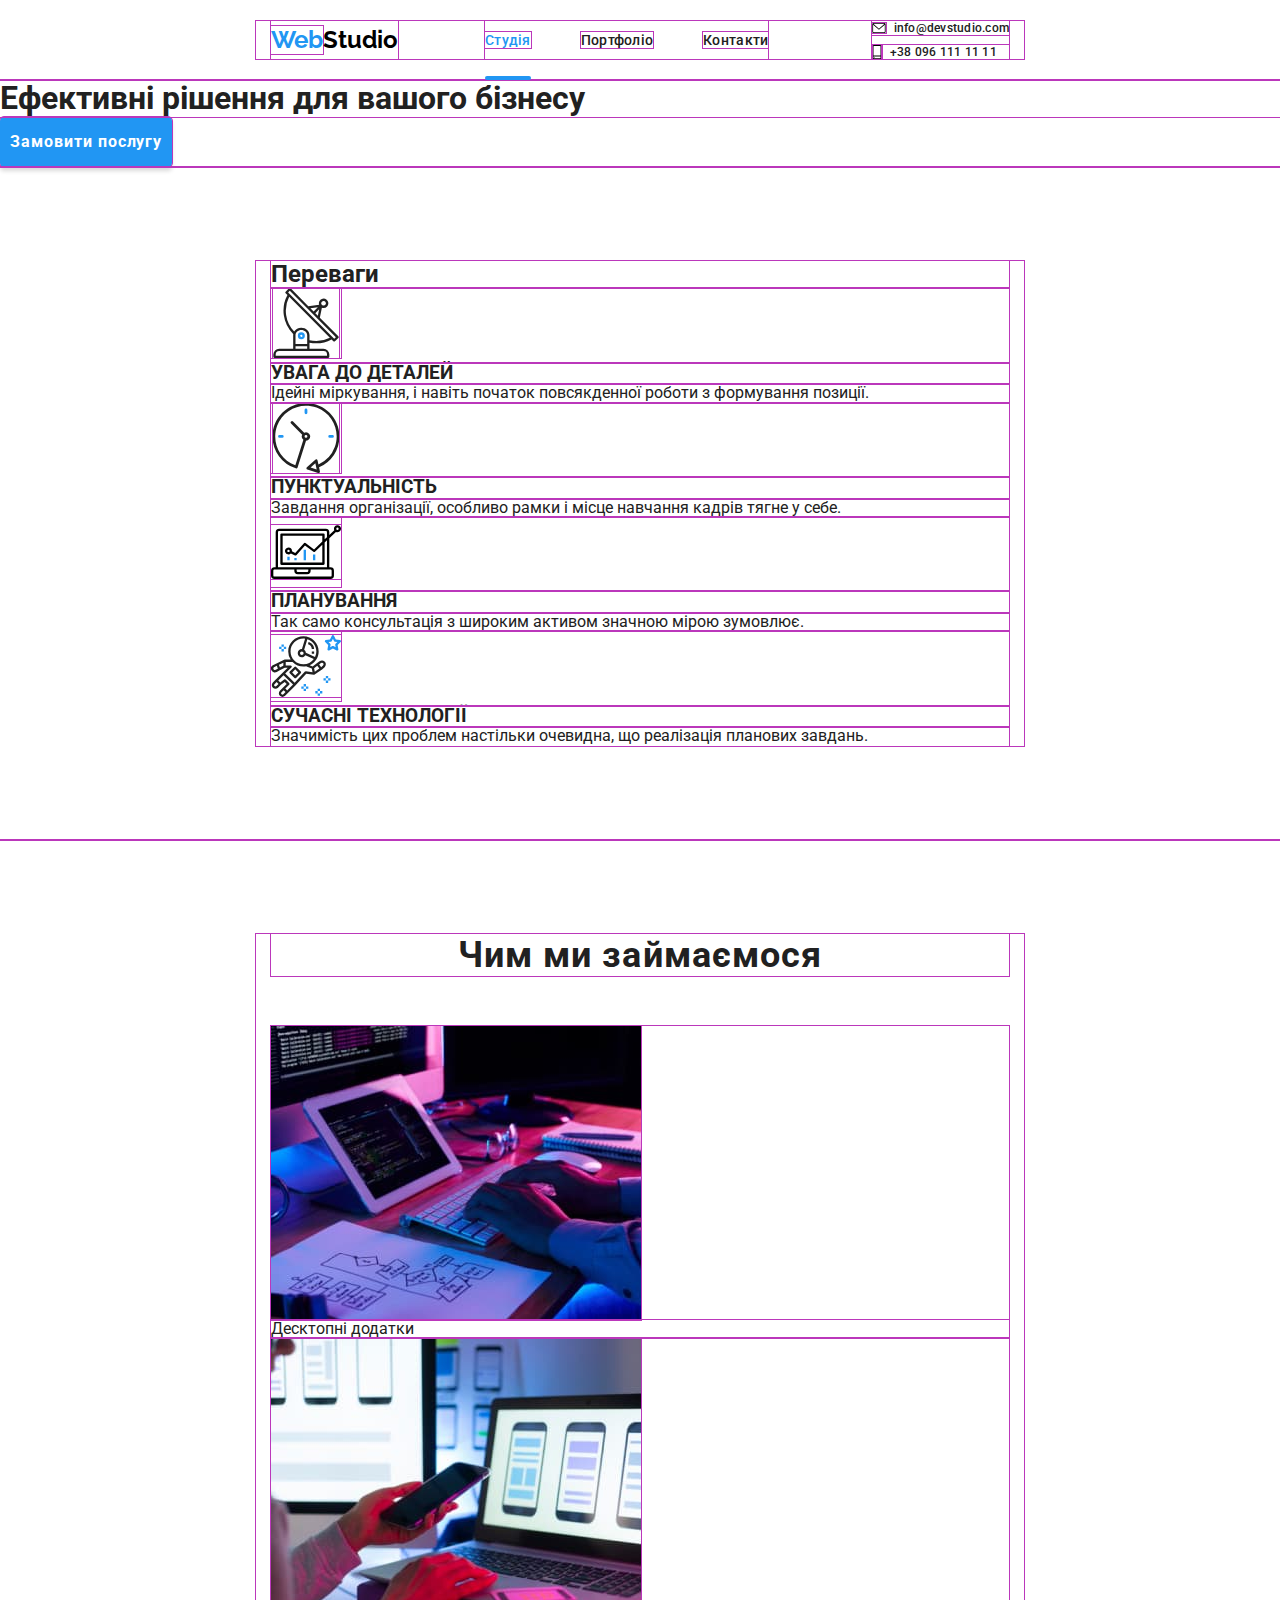
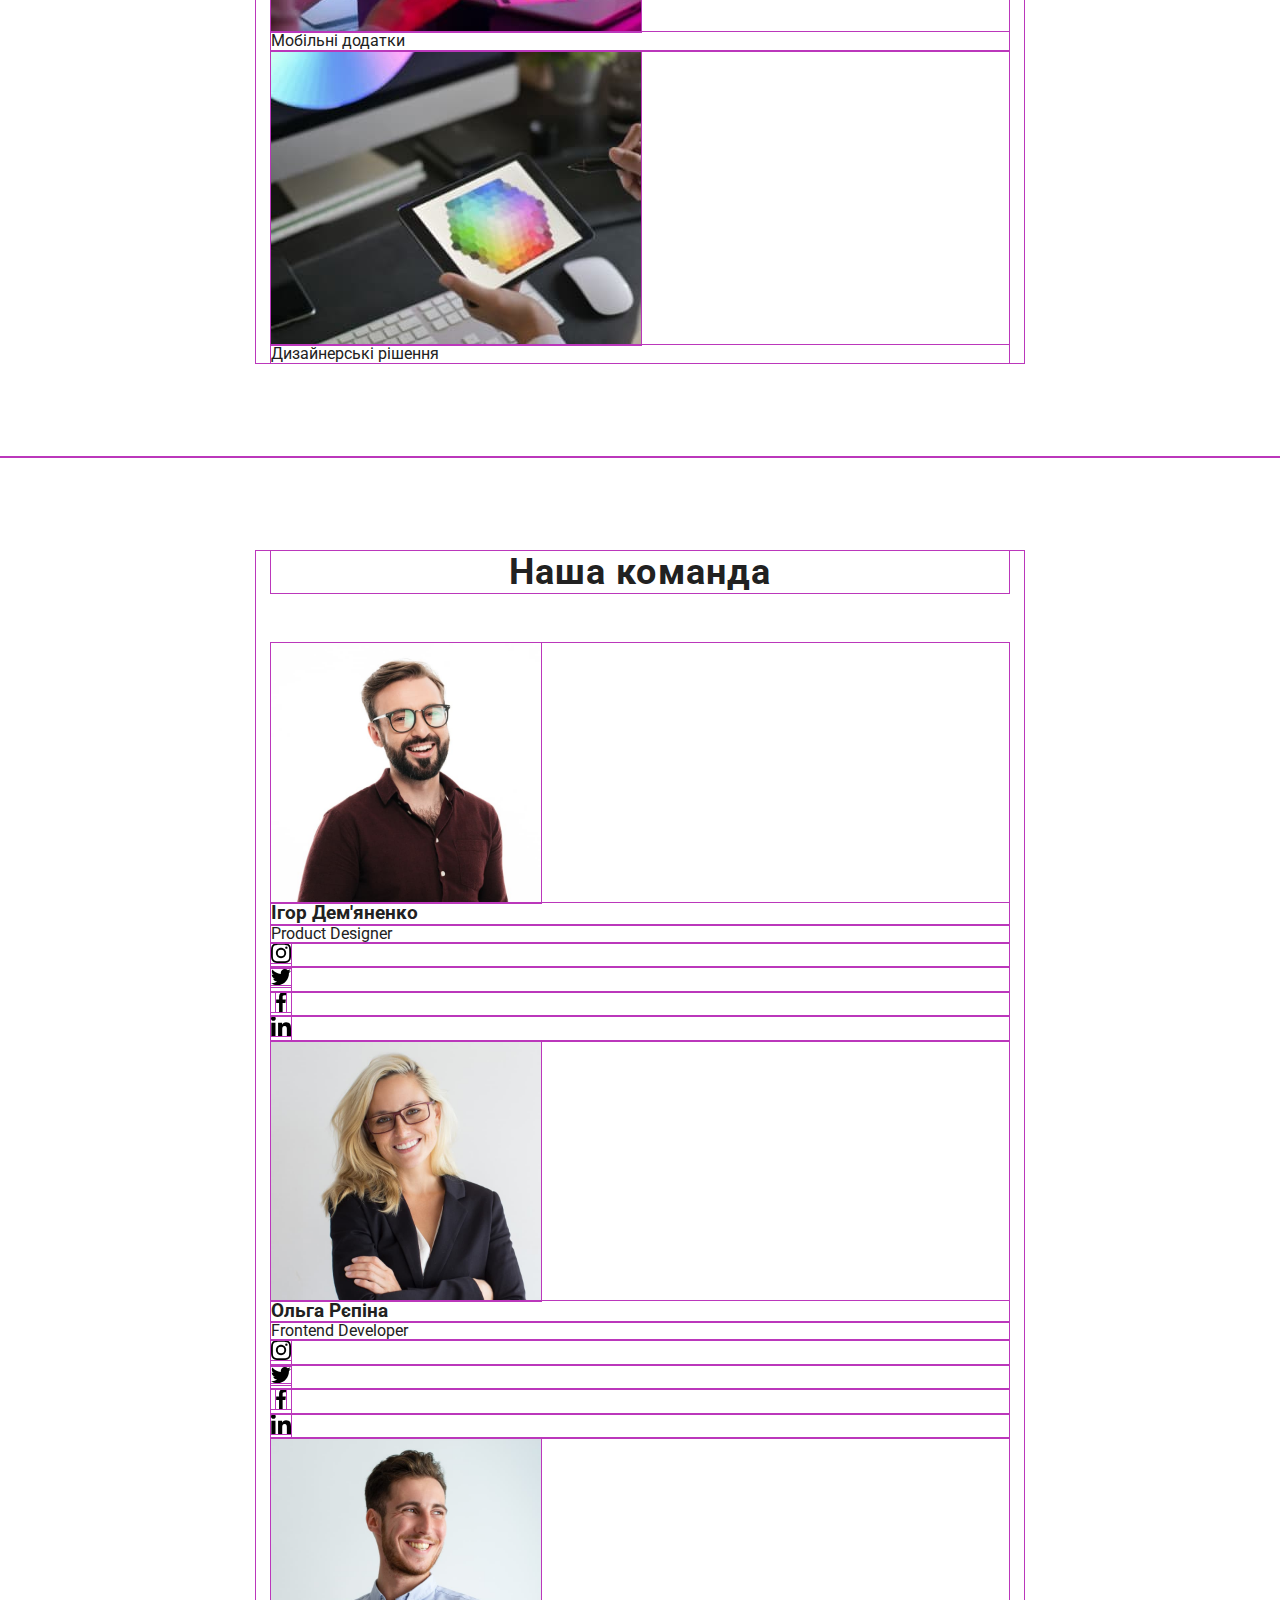
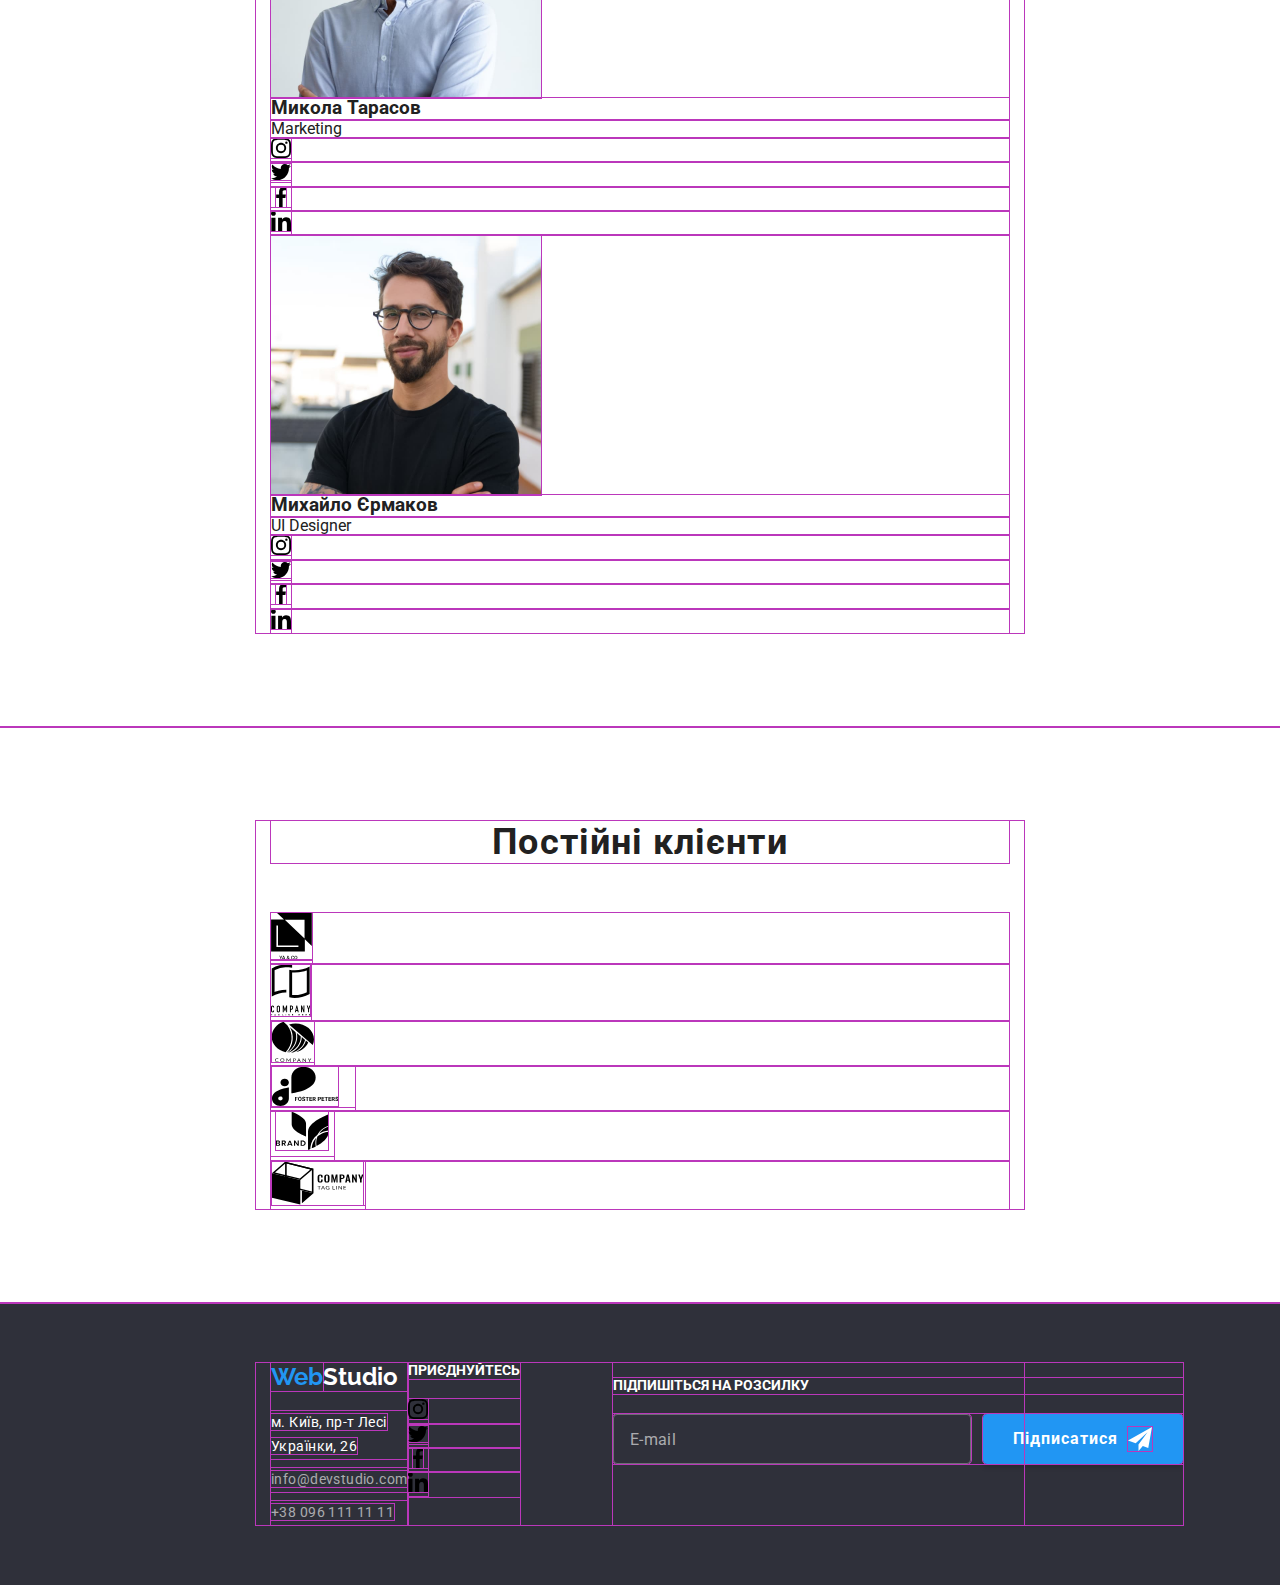
==== index.html @ 37dabd20 "Header" ====
<!DOCTYPE html>
<html lang="uk">

<head>
  <meta charset="UTF-8" />
  <meta http-equiv="X-UA-Compatible" content="IE=edge" />
  <meta name="viewport" content="width=device-width, initial-scale=1.0" />
  <title>Web Studio</title>
  <link rel="preconnect" href="https://fonts.googleapis.com" />
  <link rel="preconnect" href="https://fonts.gstatic.com" crossorigin />
  <link href="https://fonts.googleapis.com/css2?family=Raleway:wght@700&family=Roboto:wght@400;500;700;900&display=swap"
    rel="stylesheet" />
  <link rel="stylesheet"
    href="https://cdnjs.cloudflare.com/ajax/libs/modern-normalize/1.1.0/modern-normalize.min.css" />
  <link rel="stylesheet" href="./css/main.min.css" />
</head>

<body>
  <!-- Header -->
  <header class="header">
    <div class="container header__container">

      <nav class="header__nav">
        <a class="logo header__logo" href="./index.html"><span class="logo__acc">Web</span>Studio</a>
        <ul class="list navigation header__navigation">
          <li class="navigation__item">
            <a class="link link_active-page" href="./index.html">Студія</a>
          </li>
          <li class="navigation__item">
            <a class="link" href="./portfolio.html">Портфоліо</a>
          </li>
          <li class="navigation__item">
            <a class="link" href="">Контакти</a>
          </li>
        </ul>
      </nav>

      <ul class="list contacts">
        <li class="contacts__item">
          <a class="link contacts__mail header__contact-link" href="mailto:info@devstudio.com">
            <svg class="icon-envelope contacts__icon icon-envelope_tablet">
              <use href="./imagies/icons.svg#icon-envelope"></use>
            </svg>
            info@devstudio.com
          </a>
        </li>
        <li class="contacts__item">
          <a class="link contacts__tel header__contact-link" href="tel:+380961111111">
            <svg class="icon-smartphone contacts__icon icon-smartphone_tablet">
              <use href=" ./imagies/icons.svg#icon-smartphone"></use>
            </svg>
            +38 096 111 11 11</a>
        </li>
      </ul>

      <button class="burger-menu-button js-open-menu" type="button">
        <svg class="burger-icon" width="40px" height="40px">
          <use href="./imagies/icons.svg#icon-burger"></use>
        </svg>
      </button>

      <!-- Modal-menu -->
      <div class="modal-menu js-menu-container" id="mobile-menu">
        <div class="container modal-menu__container ">


          <button class="modal-menu__close-button js-close-menu" type="button">
            <svg class="modal-menu__close-icon" width="40px" height="40px">
              <use href="./imagies/icons.svg#icon-close-menu"></use>
            </svg>
          </button>

          <ul class="list navigation navigation_modal-menu">
            <li class="navigation__item navigation__item_modal">
              <a class="link link_active-page" href="./index.html">Студія</a>
            </li>
            <li class="navigation__item navigation__item_modal">
              <a class="link" href="./portfolio.html">Портфоліо</a>
            </li>
            <li class="navigation__item navigation__item_modal">
              <a class="link" href="">Контакти</a>
            </li>
          </ul>

          <ul class="list contacts contacts_modal-menu">
            <li class="contacts__item contacts__item_mobile">
              <a class="link contacts__tel contacts__tel_acc" href="tel:+380961111111">
                <svg class="contacts__icon" width="10px" height="16px">
                  <use href="./imagies/icons.svg#icon-smartphone"></use>
                </svg>
                +38 096 111 11 11</a>
            </li>

            <li class="contacts__item contacts__item_mobile">
              <a class="link contacts__mail" href="mailto:info@devstudio.com">
                <svg class="contacts__icon" width="16px" height="12px">
                  <use href="./imagies/icons.svg#icon-envelope"></use>
                </svg>
                info@devstudio.com
              </a>
            </li>

          </ul>

          <ul class="list modal-menu__social-network-list">
            <li class="modal-menu__social-network-item">
              <a class="link modal-menu__social-network-link" href="">Instagram</a>
            </li>
            <li class="modal-menu__social-network-item">
              <a class="link modal-menu__social-network-link" href="">Twitter</a>
            </li>
            <li class="modal-menu__social-network-item">
              <a class="link modal-menu__social-network-link" href="">Facebook</a>
            </li>
            <li class="modal-menu__social-network-item">
              <a class="link modal-menu__social-network-link" href="">LinkedIn</a>
            </li>
          </ul>
        </div>
      </div>
    </div>
  </header>

  <!-- Main -->
  <main>
    <section class="hero">
      <h1 class="hero__title">Ефективні рішення для вашого бізнесу</h1>

      <button class="btn hero__btn" type="button" data-modal-open>
        Замовити послугу
      </button>
    </section>

    <!-- abilities -->
    <section class="section abilities">
      <div class="container">
        <!-- Заголовок спрятать -->
        <h2 class="abilities__title abilities__title_visually-hiden">
          Переваги
        </h2>
        <!-- / -->
        <ul class="list abilities__list">
          <li class="abilities__list-item">
            <div class="abilities__icon-box">
              <svg width="70px" height="70px">
                <use href="./imagies/icons.svg#icon-antenna"></use>
              </svg>
            </div>

            <h3 class="abilities__title">УВАГА ДО ДЕТАЛЕЙ</h3>
            <p class="abilities__descr">
              Ідейні міркування, і навіть початок повсякденної роботи з
              формування позиції.
            </p>
          </li>

          <li class="abilities__list-item">
            <div class="abilities__icon-box">
              <svg width="70px" height="70px">
                <use href="./imagies/icons.svg#icon-clock"></use>
              </svg>
            </div>
            <h3 class="abilities__title">ПУНКТУАЛЬНІСТЬ</h3>
            <p class="abilities__descr">
              Завдання організації, особливо рамки і місце навчання кадрів
              тягне у себе.
            </p>
          </li>

          <li class="abilities__list-item">
            <div class="abilities__icon-box">
              <svg width="70px" height="70px">
                <use href="./imagies/icons.svg#icon-diagram"></use>
              </svg>
            </div>
            <h3 class="abilities__title">ПЛАНУВАННЯ</h3>
            <p class="abilities__descr">
              Так само консультація з широким активом значною мірою зумовлює.
            </p>
          </li>

          <li class="abilities__list-item">
            <div class="abilities__icon-box">
              <svg width="70px" height="70px">
                <use href="./imagies/icons.svg#icon-astronaut"></use>
              </svg>
            </div>
            <h3 class="abilities__title">СУЧАСНІ ТЕХНОЛОГІЇ</h3>
            <p class="abilities__descr">
              Значимість цих проблем настільки очевидна, що реалізація
              планових завдань.
            </p>
          </li>
        </ul>
      </div>
    </section>

    <!-- What we do -->
    <section class="section services">
      <div class="container">
        <h2 class="section__title">Чим ми займаємося</h2>
        <ul class=" list services__list">
          <li class="services__item">
            <a class="services__link" href=""><img src="./imagies/our-services/codding.jpg"
                alt="работа с кодом на экране" width="370" height="294" />
            </a>
            <div class="services__descr-box">
              <p class="services__description">Десктопні додатки</p>
            </div>
          </li>

          <li class="services__item">
            <a class="services__link" href=""><img src="./imagies/our-services/design.jpg" alt="разработка дизайна"
                width="370" height="294" />
            </a>
            <div class="services__descr-box">
              <p class="services__description">Мобільні додатки</p>
            </div>
          </li>

          <li class="services__item">
            <a class="services__link" href=""><img src="./imagies/our-services/customisation.jpg"
                alt="человек выбирает цвет на планшете" width="370" height="294" />
            </a>
            <div class="services__descr-box">
              <p class="services__description">Дизайнерські рішення</p>
            </div>
          </li>
        </ul>
      </div>
    </section>

    <!-- Staff -->
    <section class="section staff">
      <div class="container">
        <h2 class="section__title">Наша команда</h2>
        <ul class="list staff__list">
          <li class="staff__item">
            <img class="staff__portrait" src="./imagies/staff/ihor.jpg" alt="Игорь Демьяненко" width="270"
              height="260" />
            <h3 class="staff__name">Ігор Дем'яненко</h3>
            <p class="staff__position" lang="en">Product Designer</p>
            <ul class="list staff__social-media-list">
              <li class="staff__social-media-item">
                <a class="link staff__social-media-link" href="">
                  <svg class="staff__social-media-icon" width="20px" height="20px">
                    <use href="./imagies/icons.svg#icon-instagram"></use>
                  </svg>
                </a>
              </li>

              <li class="staff__social-media-item">
                <a class="link staff__social-media-link" href="">
                  <svg class="staff__social-media-icon" width="20px" height="20px">
                    <use href="./imagies/icons.svg#icon-twitter"></use>
                  </svg>
                </a>
              </li>

              <li class="staff__social-media-item">
                <a class="link staff__social-media-link" href="">
                  <svg class="staff__social-media-icon" width="20px" height="20px">
                    <use href="./imagies/icons.svg#icon-facebook"></use>
                  </svg>
                </a>
              </li>

              <li class="staff__social-media-item">
                <a class="link staff__social-media-link" href="">
                  <svg class="staff__social-media-icon" width="20px" height="20px">
                    <use href="./imagies/icons.svg#icon-linkedin"></use>
                  </svg>
                </a>
              </li>
            </ul>
          </li>

          <li class="staff__item">
            <img class="staff__portrait" src="./imagies/staff/olga.jpg" alt="Ольга Репина" width="270" height="260" />
            <h3 class="staff__name">Ольга Рєпіна</h3>
            <p class="staff__position" lang="en">Frontend Developer</p>

            <ul class="list staff__social-media-list">
              <li class="staff__social-media-item">
                <a class="link staff__social-media-link" href="">
                  <svg class="staff__social-media-icon" width="20px" height="20px">
                    <use href="./imagies/icons.svg#icon-instagram"></use>
                  </svg>
                </a>
              </li>

              <li class="staff__social-media-item">
                <a class="link staff__social-media-link" href="">
                  <svg class="staff__social-media-icon" width="20px" height="20px">
                    <use href="./imagies/icons.svg#icon-twitter"></use>
                  </svg>
                </a>
              </li>

              <li class="staff__social-media-item">
                <a class="link staff__social-media-link" href="">
                  <svg class="staff__social-media-icon" width="20px" height="20px">
                    <use href="./imagies/icons.svg#icon-facebook"></use>
                  </svg>
                </a>
              </li>

              <li class="staff__social-media-item">
                <a class="link staff__social-media-link" href="">
                  <svg class="staff__social-media-icon" width="20px" height="20px">
                    <use href="./imagies/icons.svg#icon-linkedin"></use>
                  </svg>
                </a>
              </li>
            </ul>
          </li>

          <li class="staff__item">
            <img class="staff__portrait" src="./imagies/staff/nikolay.jpg" alt="Николай Тарасов" width="270"
              height="260" />
            <h3 class="staff__name">Микола Тарасов</h3>
            <p class="staff__position" lang="en">Marketing</p>
            <ul class="list staff__social-media-list">
              <li class="staff__social-media-item">
                <a class="link staff__social-media-link" href="">
                  <svg class="staff__social-media-icon" width="20px" height="20px">
                    <use href="./imagies/icons.svg#icon-instagram"></use>
                  </svg>
                </a>
              </li>

              <li class="staff__social-media-item">
                <a class="link staff__social-media-link" href="">
                  <svg class="staff__social-media-icon" width="20px" height="20px">
                    <use href="./imagies/icons.svg#icon-twitter"></use>
                  </svg>
                </a>
              </li>

              <li class="staff__social-media-item">
                <a class="link staff__social-media-link" href="">
                  <svg class="staff__social-media-icon" width="20px" height="20px">
                    <use href="./imagies/icons.svg#icon-facebook"></use>
                  </svg>
                </a>
              </li>

              <li class="staff__social-media-item">
                <a class="link staff__social-media-link" href="">
                  <svg class="staff__social-media-icon" width="20px" height="20px">
                    <use href="./imagies/icons.svg#icon-linkedin"></use>
                  </svg>
                </a>
              </li>
            </ul>
          </li>

          <li class="staff__item">
            <img class="staff__portrait" src="./imagies/staff/mihail.jpg" alt="Михаил Ермаков" width="270"
              height="260" />
            <h3 class="staff__name">Михайло Єрмаков</h3>
            <p class="staff__position" lang="en">UI Designer</p>
            <ul class="list staff__social-media-list">
              <li class="staff__social-media-item">
                <a class="link staff__social-media-link" href="">
                  <svg class="staff__social-media-icon" width="20px" height="20px">
                    <use href="./imagies/icons.svg#icon-instagram"></use>
                  </svg>
                </a>
              </li>

              <li class="staff__social-media-item">
                <a class="link staff__social-media-link" href="">
                  <svg class="staff__social-media-icon" width="20px" height="20px">
                    <use href="./imagies/icons.svg#icon-twitter"></use>
                  </svg>
                </a>
              </li>

              <li class="staff__social-media-item">
                <a class="link staff__social-media-link" href="">
                  <svg class="staff__social-media-icon" width="20px" height="20px">
                    <use href="./imagies/icons.svg#icon-facebook"></use>
                  </svg>
                </a>
              </li>

              <li class="staff__social-media-item">
                <a class="link staff__social-media-link" href="">
                  <svg class="staff__social-media-icon" width="20px" height="20px">
                    <use href="./imagies/icons.svg#icon-linkedin"></use>
                  </svg>
                </a>
              </li>
            </ul>
          </li>
        </ul>
      </div>
    </section>
  </main>

  <!-- Clients -->
  <section class="section customers">
    <div class="container">
      <h2 class="section__title">Постійні клієнти</h2>
      <ul class="list customers__list">
        <li class="customers__item">
          <a class="link customers__link" href="">
            <svg class="customers__logo" width="41" height="46.7">
              <use href="./imagies/icons.svg#icon-yacomp"></use>
            </svg>
          </a>
        </li>

        <li class="customers__item">
          <a class="link customers__link" href="">
            <svg class="customers__logo" width="40px" height="52px">
              <use href="./imagies/icons.svg#icon-teglinehere"></use>
            </svg>
          </a>
        </li>

        <li class="customers__item">
          <a class="link customers__link" href="">
            <svg class="customers__logo" width="43.46px" height="41.18px">
              <use href="./imagies/icons.svg#icon-company"></use>
            </svg>
          </a>
        </li>

        <li class="customers__item">
          <a class="link customers__link" href="">
            <svg class="customers__logo" width="84.44px" height="40.62px">
              <use href="./imagies/icons.svg#icon-forester"></use>
            </svg>
          </a>
        </li>

        <li class="customers__item">
          <a class="link customers__link" href="">
            <svg class="customers__logo" width="62.54px" height="45.43px">
              <use href="./imagies/icons.svg#icon-brand"></use>
            </svg>
          </a>
        </li>

        <li class="customers__item">
          <a class="link customers__link" href="">
            <svg class="customers__logo" width="93.79px" height="43.93px">
              <use href="./imagies/icons.svg#icon-tegline"></use>
            </svg>
          </a>
        </li>
      </ul>
    </div>
  </section>

  <!-- Footer -->
  <footer class="footer">
    <div class="container">
      <div class="address-info">
        <a class="logo footer__logo" href="./index.html"><span class="logo__acc">Web</span>Studio</a>
        <address>
          <ul class="list address-info__list">
            <li class="address-info__item">
              <a class="link address-info__data" href="https://goo.gl/maps/ffjyEgsYqTHCnrhD7" target="_blank">м. Київ,
                пр-т Лесі
                Українки, 26</a>
            </li>
            <li class="address-info__item">
              <a class="link address-info__data address-info__data_contact"
                href="mailto:info@devstudio.com">info@devstudio.com</a>
            </li>
            <li class="address-info__item">
              <a class="link address-info__data address-info__data_contact" href="tel:+380961111111">+38 096 111 11
                11</a>
            </li>
          </ul>
        </address>
      </div>

      <div class="social-netw">
        <p class="footer__title">Приєднуйтесь</p>

        <ul class="list social-netw__list">
          <li class="social-netw__item">
            <a class="link social-netw__link" href="">
              <svg class="social-netw__icon" width="20px" height="20px">
                <use href="./imagies/icons.svg#icon-instagram"></use>
              </svg>
            </a>
          </li>

          <li class="social-netw__item">
            <a class="link social-netw__link" href="">
              <svg class="social-netw__icon" width="20px" height="20px">
                <use href="./imagies/icons.svg#icon-twitter"></use>
              </svg>
            </a>
          </li>

          <li class="social-netw__item">
            <a class="link social-netw__link" href="">
              <svg class="social-netw__icon" width="20px" height="20px">
                <use href="./imagies/icons.svg#icon-facebook"></use>
              </svg>
            </a>
          </li>

          <li class="social-netw__item">
            <a class="link social-netw__link" href="">
              <svg class="social-netw__icon" width="20px" height="20px">
                <use href="./imagies/icons.svg#icon-linkedin"></use>
              </svg>
            </a>
          </li>
        </ul>
      </div>

      <div class="newsletter">
        <label class="footer__title" for="join-us">Підпишіться на розсилку
        </label>

        <div class="newsletter__box">
          <input class="newsletter__input" type="email" name="join-us" placeholder="E-mail" id="join-us" />
          <button class="btn newsletter__btn" type="submit">
            Підписатися
            <svg class="newsletter__icon" width="24px" height="24px">
              <use href="./imagies/icons.svg#icon-send"></use>
            </svg>
          </button>
        </div>
      </div>
    </div>
  </footer>

  <!-- Modal page -->
  <div class="backdrop backdrop_is-hidden" data-modal>
    <div class="modal">
      <button class="close-button" type="button" data-modal-close>
        <svg class="close-button__icon" width="11px" height="11px">
          <use href="./imagies/icons.svg#icon-close"></use>
        </svg>
      </button>

      <form class="contact-form">
        <p class="contact-form__title">Залиште свої дані, ми вам передзвонимо</p>

        <label class="contact-form__input-label" for="modal-input-name">Ім'я </label>
        <span class="contact-form__input-icon">
          <input class="contact-form__input" type="text" name="name" id="modal-input-name" />
          <svg class="contact-form__svg" width="18px" height="18px">
            <use href="./imagies/icons.svg#icon-person-black"></use>
          </svg>
        </span>

        <label class="contact-form__input-label" for="modal-input-tel">Телефон
        </label>

        <span class="contact-form__input-icon">
          <input class="contact-form__input" type="tel" name="tel" id="modal-input-tel" />
          <svg class="contact-form__svg" width="18px" height="18px">
            <use href="./imagies/icons.svg#icon-phone-black"></use>
          </svg>
        </span>

        <label class="contact-form__input-label" for="modal-input-email">Пошта
        </label>
        <span class="contact-form__input-icon">
          <input class="contact-form__input" type="email" name="email" id="modal-input-email" />
          <svg class="contact-form__svg" width="18px" height="18px">
            <use href="./imagies/icons.svg#icon-email-black"></use>
          </svg>
        </span>

        <label class="contact-form__input-label" for="modal-input-comment">Коментар
        </label>
        <textarea class="contact-form__textarea" name="comment" id="modal-input-comment"
          placeholder="Введіть текст"></textarea>

        <label class="contact-form__checkbox-label">
          <input class="contact-form__checkbox contact-form__checkbox_visually-hiden" type="checkbox"
            name="user_policy" />
          <span class="contact-form__fake-checkbox"></span>
          Погоджуюся з розсилкою та приймаю&nbsp;<a class="terms" href="" target="_blank">Умови договору</a>
        </label>

        <button class="btn contact-form__submit" type="submit">Відправити</button>
      </form>
    </div>
  </div>
  <script src="./modal.js"></script>
  <script src="./mobile-menu.js"></script>

</body>

</html>
---- css/main.min.css ----
:root{--m-bcg-col: #fff;--alt-bcg-col: #f5f4fa;--whatwedo-bcg-col: rgba(47, 48, 58, 0.8);--f-bcg-col: #2f303a;--m-col: #212121;--alt-col: #757575;--acc-col: #2196f3;--logo-h-col: #000000;--logo-f-col: #fff;--hero-col: #fff;--btn-alt-col: #fff;--btn-hover-bcg-col: #188ce8;--foot-alph-col: rgba(255, 255, 255, 0.6);--card-bcg-col: #fff;--card-border-col: #eee;--card-over-bcg-col: rgba(33, 150, 243, 0.9);--header-border-col: #ececec;--icon-fill: #afb1b8;--backdrop-bcg-col: rgba(0, 0, 0, 0.2);--modal-border-col: rgba(33, 33, 33, 0.2);--modal-plhold-col: rgba(117, 117, 117, 0.5);--join-us-bcg-col: rgba(255, 255, 255, 0.3)}.link,.modal-menu,.contacts__icon,.header__contact-link{transition-property:color,background-color,box-shadow,fill,border,opacity,visibility;transition-duration:250ms;transition-timing-function:cubic-bezier(0.4, 0, 0.2, 1)}h1,h2,h3,h4,h5,h6{margin:0}p{margin:0}body{font-family:"Roboto",sans-serif;color:var(--m-col);background-color:var(--m-bcg-col)}img{display:block;max-width:100%}.list{list-style-type:none;padding:0;margin:0}.link{text-decoration:none;color:var(--m-col)}button{line-height:0px;border:none;background:none;padding:0px}.contact-form__checkbox_visually-hiden,.filter-title_visually-hiden{position:absolute;width:1px;height:1px;margin:-1px;border:0;padding:0;white-space:nowrap;clip-path:inset(100%);clip:rect(0 0 0 0);overflow:hidden}.container{padding-left:15px;padding-right:15px;margin-left:auto;margin-right:auto}@media screen and (max-width: 767px){.container{max-width:480px}}@media screen and (min-width: 768px){.container{width:768px}}@media screen and (min-width: 1600px){.container{width:1200px}}.section{padding-top:94px;padding-bottom:94px}.section__title{margin-bottom:50px;font-size:36px;line-height:1.17;text-align:center;letter-spacing:.03em}*{outline:#bb37bb solid 1px}.header{width:100vw;border-bottom:1px solid var(--header-border-col)}.header__container{display:flex;justify-content:space-between}.header__contact-link{display:flex;align-items:center}.header__contact-link:hover .contacts__icon,.header__contact-link:focus .contacts__icon{fill:var(--acc-col)}.contacts__icon{line-height:0px}@media screen and (max-width: 767px){.header{position:relative;height:60px;padding:16px 0px}.header__container{flex-wrap:wrap;align-items:center;width:100%}.navigation{display:none}.contacts{display:none}}@media screen and (min-width: 768px){.header{height:80px;padding-top:21px}.burger-menu-button{display:none}.header__nav{display:flex}.header__navigation{display:flex;align-items:center;margin-left:87px;font-weight:500;font-size:14px;line-height:1.1428571429;letter-spacing:.02em}.navigation__item{display:block}.navigation__item:not(:last-child){margin-right:50px}.link_active-page{color:var(--acc-col);position:relative}.link_active-page::after{display:block;position:absolute;bottom:-32px;width:100%;height:4px;background-color:var(--acc-col);border-radius:2px;content:""}.contacts{font-weight:500;font-size:12px;line-height:1.1666666667;letter-spacing:.02em;color:var(--alt-col)}.contacts__item:not(:last-child){margin-bottom:10px}.contacts__tel{display:flex;align-items:center}.icon-envelope_tablet{width:14px;height:10px;margin-right:8px}.icon-smartphone_tablet{width:10px;height:14px;margin-right:8px}}@media screen and (min-width: 1600px){.contacts{display:flex;align-items:center;font-size:14px;line-height:1.1714285714;letter-spacing:.02em}.contacts__item:not(:last-child){margin-bottom:0px;margin-right:30px}.icon-envelope_tablet{width:16px;height:12px;margin-right:10px}.icon-smartphone_tablet{width:10px;height:16px;margin-right:10px}}.logo{display:flex;font-family:"Raleway";font-weight:700;text-decoration:none;align-items:center}.header__logo{color:var(--logo-h-col)}.logo__acc{color:var(--acc-col)}.footer__logo{margin-bottom:20px}@media screen and (max-width: 1599px){.logo{font-size:24px;line-height:1.1741666667}}@media screen and (min-width: 1600px){.logo{font-size:26px;line-height:1.3830769231}}.modal-menu{opacity:0;visibility:hidden;top:0px;left:0px;position:fixed;z-index:1000;pointer-events:none;height:796px;width:100vw;margin-left:auto;margin-top:auto;background-color:var(--m-bcg-col);box-shadow:0 0 0 100vmax rgba(0,0,0,.5)}.modal-menu .contacts,.modal-menu .navigation_modal-menu{display:block}.is-open.modal-menu{opacity:1;visibility:visible;pointer-events:auto}.modal-menu__container{position:relative;padding:48px 40px;width:100vw;height:100%}.modal-menu__close-button{position:absolute;top:10px;right:15px}.navigation_modal-menu{font-weight:500;font-size:40px;line-height:1.175;text-align:left;letter-spacing:.02em}.navigation__item_modal{margin-bottom:32px}.navigation__item_modal:last-child{margin-bottom:38vh}.contacts__item_mobile{margin-bottom:32px;font-weight:500;font-size:24px;line-height:1.1666666667;letter-spacing:.02em}.contacts__item_mobile:last-child{margin-bottom:62px}.contacts__tel_acc{color:var(--acc-col)}.modal-menu__social-network-list{display:flex;flex-wrap:wrap}.modal-menu__social-network-item{padding:0px 10px}.modal-menu__social-network-item:first-child{padding-left:0px}.modal-menu__social-network-item:last-child{padding-right:0px}.modal-menu__social-network-item:not(:last-child){border-right:1px solid var(--modal-border-col)}.modal-menu__social-network-link{font-weight:500;font-size:18px;line-height:1.2222222222;letter-spacing:.02em;color:var(--acc-col)}.btn{padding:10px;border:0;border-radius:4px;box-shadow:0px 4px 4px rgba(0,0,0,.15);font-family:inherit;font-weight:700;font-size:16px;line-height:1.88;color:var(--hero-col);background-color:var(--acc-col);text-align:center;letter-spacing:.06em}.btn:hover,.btn:focus{background-color:var(--btn-hover-bcg-col);cursor:pointer}.footer{padding-top:60px;padding-bottom:60px;background-color:var(--f-bcg-col)}.footer .container{display:flex}.footer__title{display:block;color:var(--logo-f-col);margin-bottom:20px;text-transform:uppercase;font-size:14px;line-height:1.14;font-weight:700}.link:hover,.link:focus{color:var(--acc-col)}.address-info__item:not(:last-child){margin-bottom:9px}.footer__logo,.address-info__data{color:var(--logo-f-col)}.address-info__list{font-style:normal;font-size:14px;line-height:1.7;letter-spacing:.03em}.address-info__data_contact{color:var(--foot-alph-col)}.newsletter{width:570px;padding-top:15px;margin-left:93px}.newsletter__input{padding:15px 16px;width:358px;height:50px;background-color:rgba(0,0,0,0);border:1px solid var(--join-us-bcg-col);border-radius:4px;font-size:16px;line-height:1.25;letter-spacing:.03em;color:#fff}.newsletter__input::placeholder{font-size:16px;line-height:1.25;letter-spacing:.03em;color:var(--foot-alph-col)}.newsletter__box{display:flex;gap:12px}.newsletter__btn{display:flex;justify-content:center;align-items:center;min-width:200px;height:50px}.newsletter__icon{margin-left:10px}.filter-list{display:flex;flex-basis:575px;margin-bottom:50px;column-gap:8px;justify-content:center}.filter-list__item{padding:6px 22px;min-width:73px;font-family:inherit;font-weight:500;font-size:16px;line-height:1.6;text-align:center;letter-spacing:.03em;background-color:var(--alt-bcg-col);color:var(--m-col);border:none;border-radius:4px}.filter-list__item:hover,.filter-list__item:focus{background-color:var(--acc-col);box-shadow:0px 3px 1px rgba(0,0,0,.1),0px 1px 2px rgba(0,0,0,.08),0px 2px 2px rgba(0,0,0,.12);color:var(--btn-alt-col);cursor:pointer}.card-list{display:flex;flex-wrap:wrap;column-gap:30px;row-gap:30px}.card{background-color:var(--card-bcg-col)}.card:hover,.card:focus{box-shadow:0px 1px 1px rgba(0,0,0,.12),0px 4px 4px rgba(0,0,0,.06),1px 4px 6px rgba(0,0,0,.16)}.card__link:hover,.card__link:focus{color:inherit}.card__link:hover .card__overlay,.card__link:hover .card__overlay,.card__link:focus .card__overlay,.card__link:focus .card__overlay{transform:translate(0, 0)}.card__description{padding:20px 24px;border:1px solid var(--card-border-col);border-top:none}.card__title{font-size:18px;line-height:2;letter-spacing:.06em;margin-bottom:4px}.card__type{font-size:16px;line-height:1.88;color:var(--alt-col)}.card__box{overflow:hidden;position:relative}.card__overlay{position:absolute;width:100%;height:100%;padding:63px 24px;top:0;left:0;background-color:var(--card-over-bcg-col);color:var(--hero-col);font-size:18px;line-height:1.56;letter-spacing:.03em;overflow:auto;transform:translate(0, 100%);transition-property:transform;transition-duration:250ms;transition-timing-function:cubic-bezier(0.4, 0, 0.2, 1)}.backdrop{position:fixed;top:0;left:0;width:100%;height:100%;z-index:100;transition-property:opacity,transform,visibility;transition-timing-function:cubic-bezier(0.4, 0, 0.2, 1);transition-duration:250ms;background-color:var(--backdrop-bcg-col)}.backdrop_is-hidden{opacity:0;visibility:hidden;pointer-events:none;transform:scale(-100%)}.modal{width:528px;height:581px;position:relative;top:50%;left:50%;transform:translate(-50%, -50%);background-color:var(--card-bcg-col);box-shadow:0px 1px 3px rgba(0,0,0,.12),0px 1px 1px rgba(0,0,0,.14),0px 2px 1px rgba(0,0,0,.2);border-radius:4px}.close-button{position:absolute;top:10px;right:10px;width:30px;height:30px;padding:0px;background-color:var(--card-bcg-col);border:1px solid rgba(0,0,0,.1);border-radius:50%;transition-property:fill;transition-duration:250ms;transition-timing-function:cubic-bezier(0.4, 0, 0.2, 1);cursor:pointer}.close-button:hover,.close-button:focus{fill:var(--acc-col)}.close-button__icon{display:block;margin-left:auto;margin-right:auto}.contact-form{display:flex;flex-direction:column;padding:40px}.contact-form__title{margin-bottom:12px;font-weight:700;font-size:20px;line-height:1.15;text-align:center;letter-spacing:.03em}.contact-form__input-label{margin-bottom:4px;color:var(--alt-col);font-size:12px;line-height:1.17;letter-spacing:.01em}.contact-form__input-icon{position:relative;margin-bottom:10px}.contact-form__svg{position:absolute;top:50%;left:12px;transform:translateY(-50%);transition-property:fill;transition-duration:250ms;transition-timing-function:cubic-bezier(0.4, 0, 0.2, 1);pointer-events:none}.contact-form__input{height:40px;width:100%;padding-left:42px;outline:none;border:1px solid var(--modal-border-col);border-radius:4px;font-size:16px;transition-property:border-color;transition-duration:250ms;transition-timing-function:cubic-bezier(0.4, 0, 0.2, 1)}.contact-form__input:focus{border-color:var(--acc-col)}.contact-form__input:focus+.contact-form__svg{fill:var(--acc-col)}.contact-form__textarea{height:120px;margin-bottom:20px;padding:16px 12px;outline:none;border:1px solid var(--modal-border-col);border-radius:4px;resize:none;transition-property:border-color;transition-duration:250ms;transition-timing-function:cubic-bezier(0.4, 0, 0.2, 1)}.contact-form__textarea:focus{border-color:var(--acc-col)}.contact-form__textarea::placeholder{font-size:12px;line-height:1.16;letter-spacing:.01em;color:var(--modal-plhold-col)}.contact-form__checkbox-label{display:flex;align-items:center;margin-bottom:30px;font-size:14px;line-height:1.7;letter-spacing:.03em;color:var(--alt-col)}.contact-form__checkbox-label .terms{color:var(--acc-col)}.contact-form__fake-checkbox{display:flex;justify-content:center;align-items:center;margin-right:8px;width:16px;height:15px;border:2px solid var(--m-col);border-radius:2px;transition-property:border-color,background-color;transition-duration:250ms;transition-timing-function:cubic-bezier(0.4, 0, 0.2, 1)}.contact-form__fake-checkbox:hover{cursor:pointer}.contact-form__checkbox:checked+.contact-form__fake-checkbox{background-color:var(--acc-col);border-color:rgba(0,0,0,0);background-image:url(../imagies/svgicons/check.svg);background-repeat:no-repeat;background-size:contain;background-position:center}.contact-form__checkbox:focus+.contact-form__fake-checkbox{border-color:var(--acc-col)}.contact-form__submit{min-width:200px;height:50px;margin-left:auto;margin-right:auto}/*# sourceMappingURL=main.min.css.map */
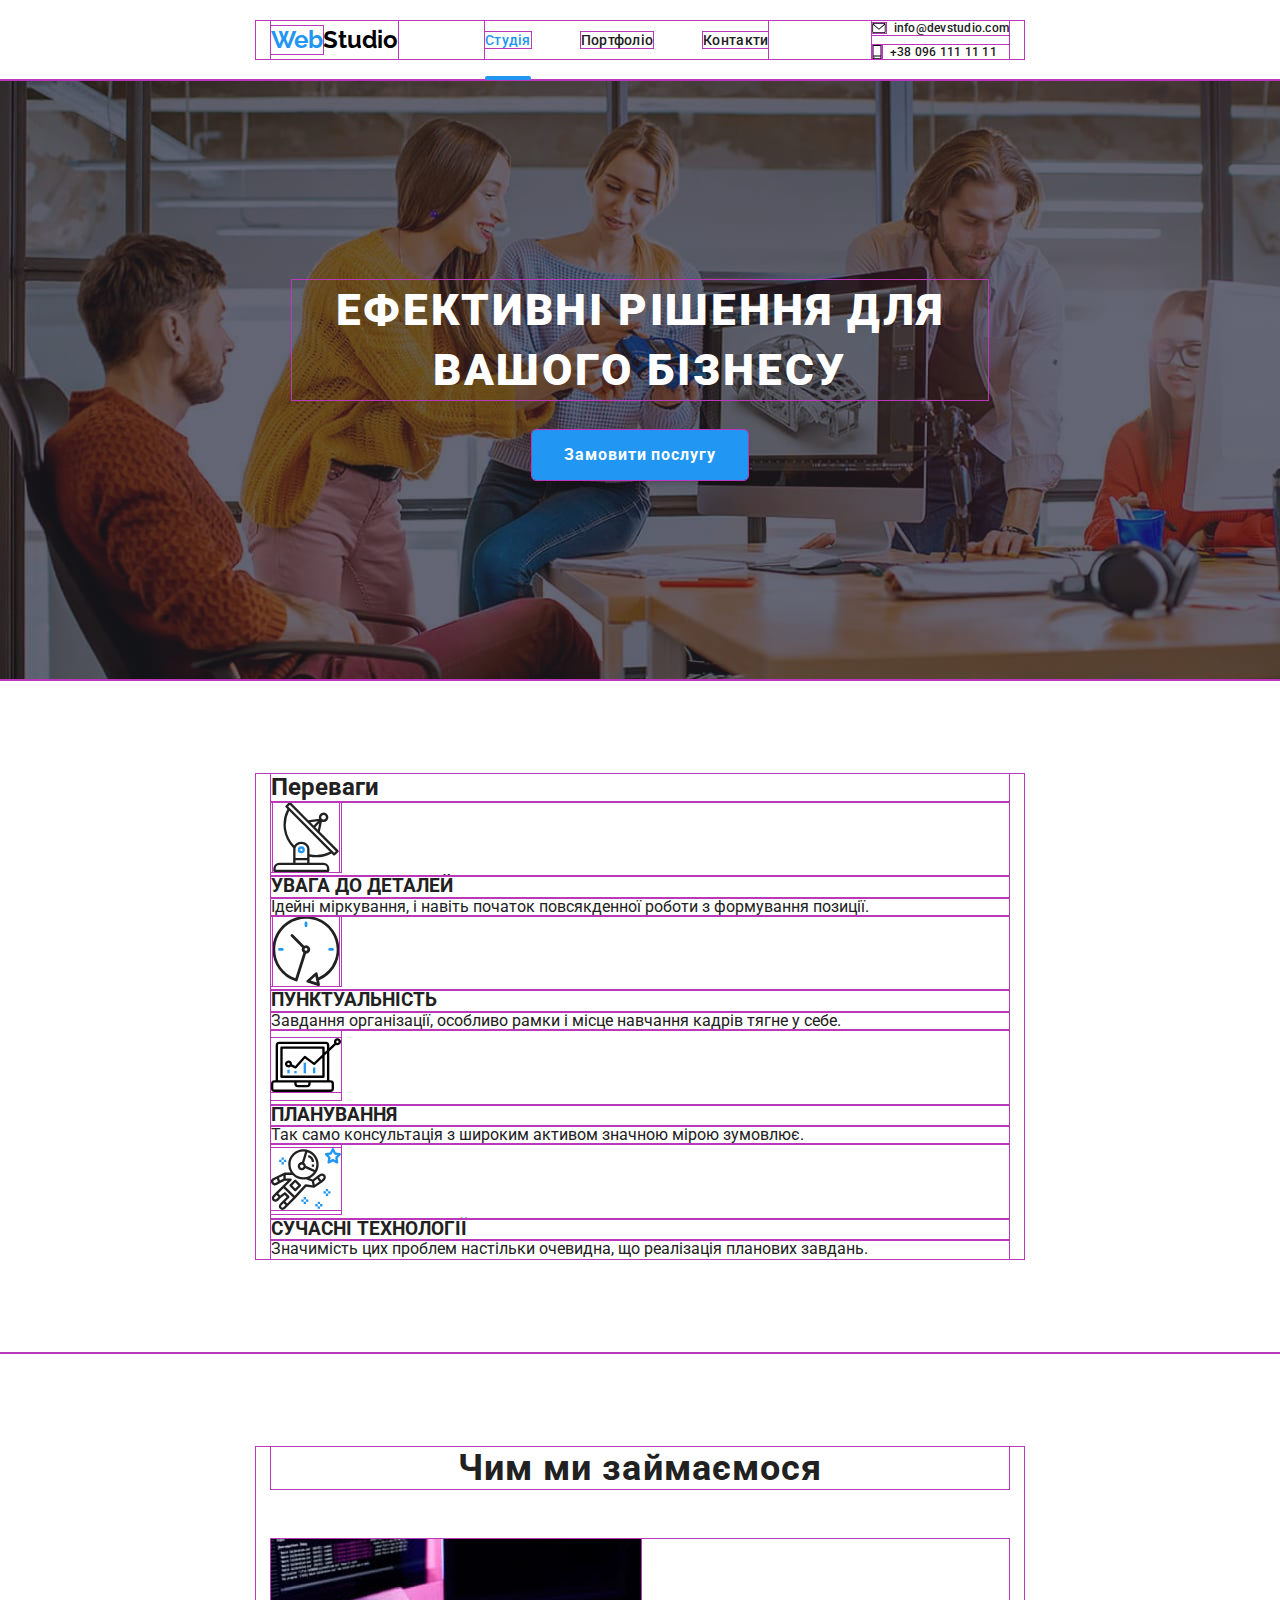
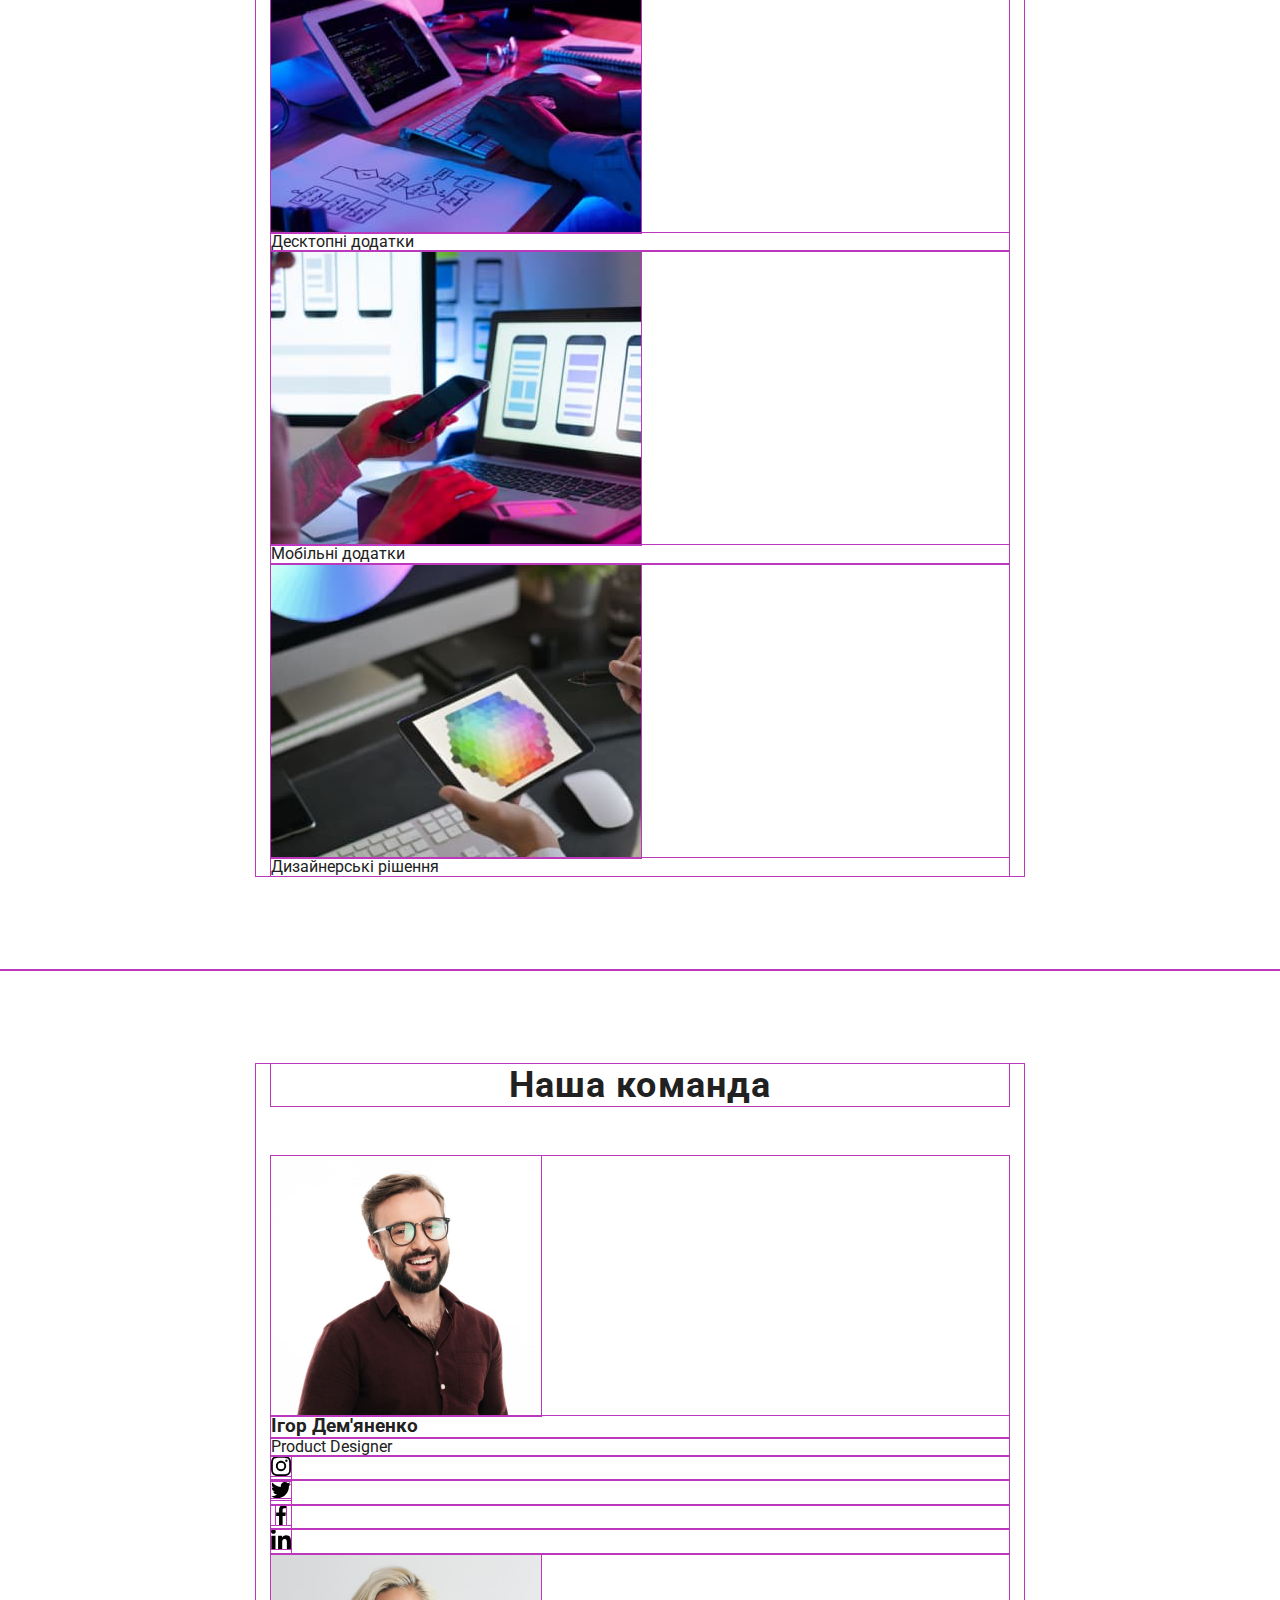
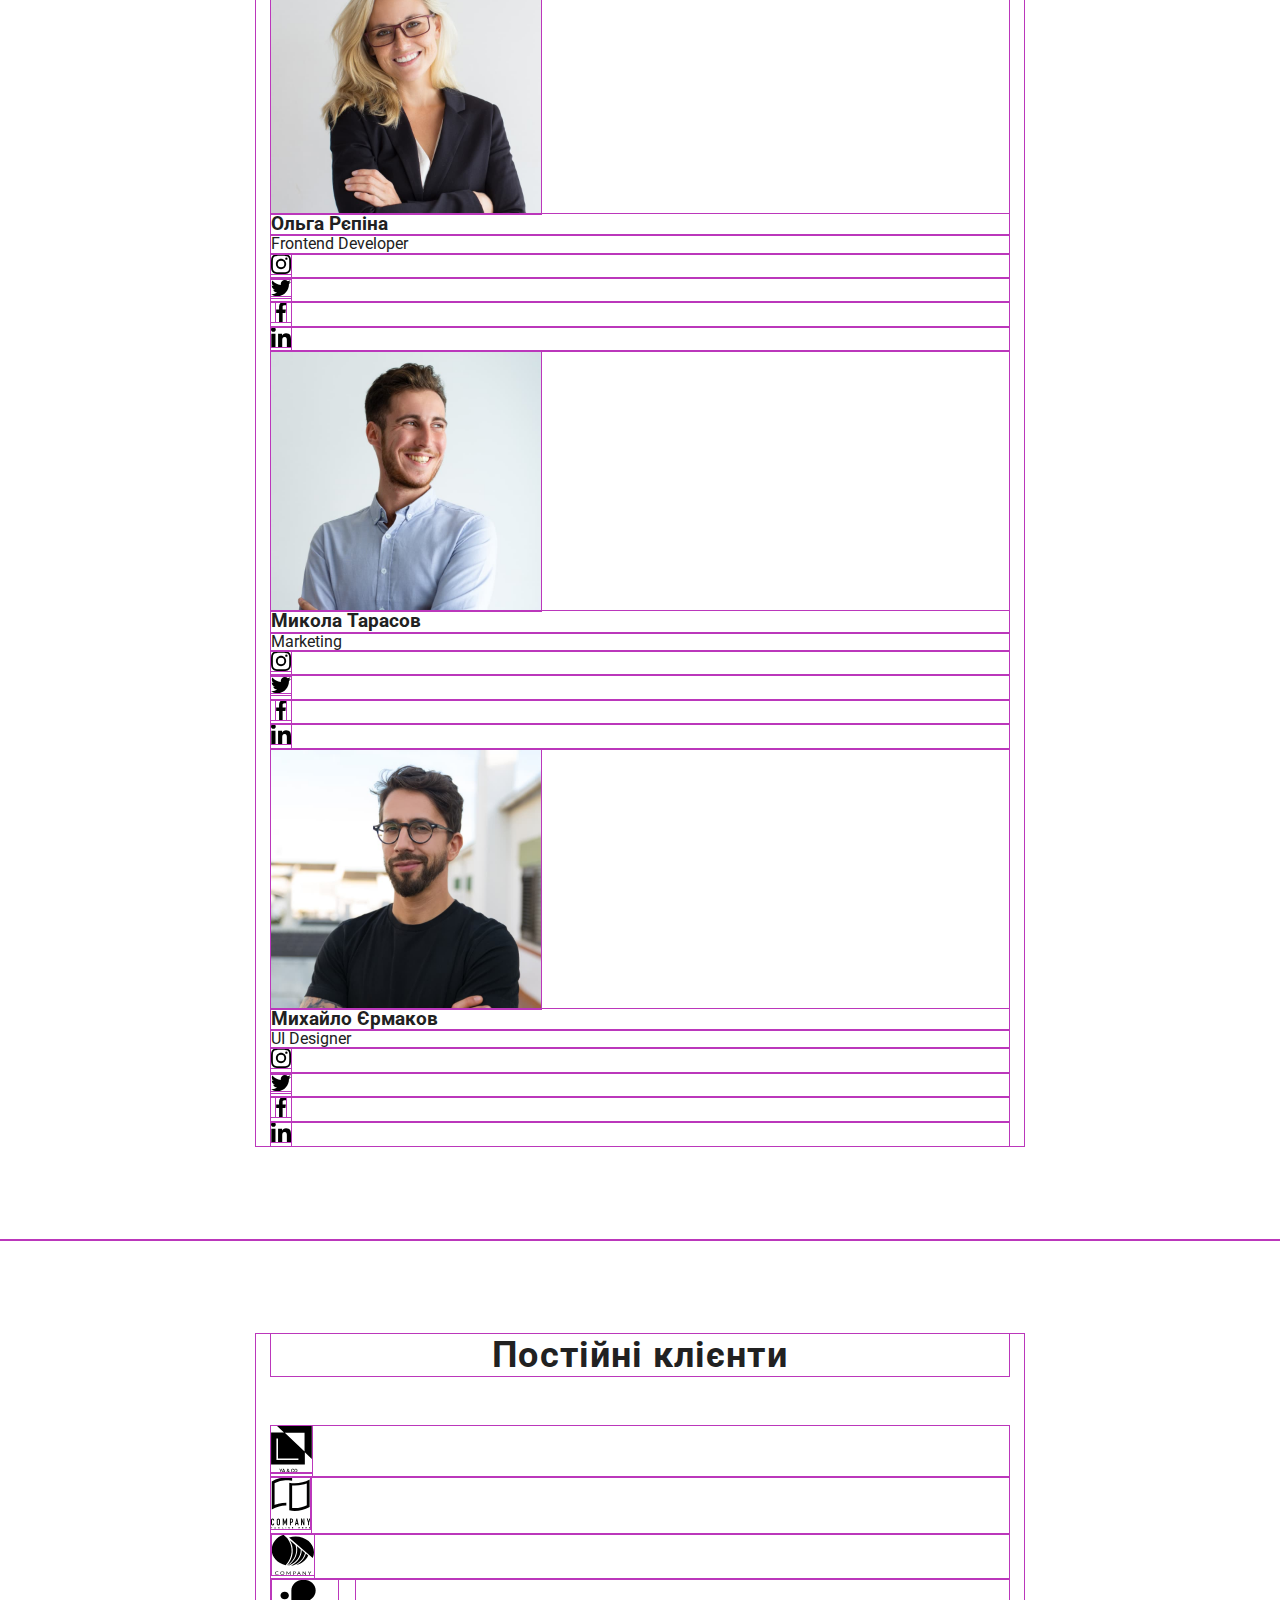
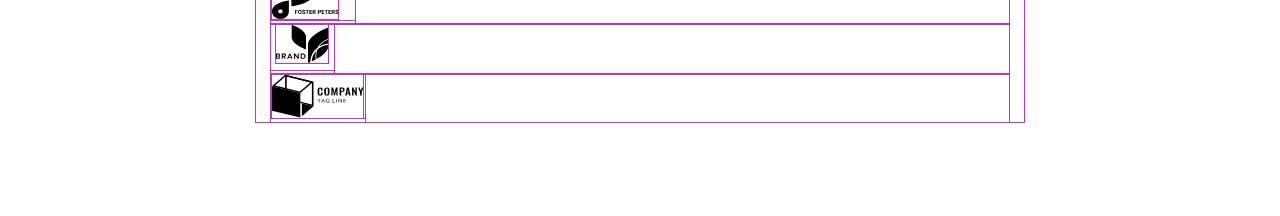
==== commit c924826c: "Hero" ====
--- a/index.html
+++ b/index.html
@@ -82,52 +82,53 @@
             </li>
           </ul>
 
-          <ul class="list contacts contacts_modal-menu">
-            <li class="contacts__item contacts__item_mobile">
-              <a class="link contacts__tel contacts__tel_acc" href="tel:+380961111111">
-                <svg class="contacts__icon" width="10px" height="16px">
-                  <use href="./imagies/icons.svg#icon-smartphone"></use>
-                </svg>
-                +38 096 111 11 11</a>
-            </li>
-
-            <li class="contacts__item contacts__item_mobile">
-              <a class="link contacts__mail" href="mailto:info@devstudio.com">
-                <svg class="contacts__icon" width="16px" height="12px">
-                  <use href="./imagies/icons.svg#icon-envelope"></use>
-                </svg>
-                info@devstudio.com
-              </a>
-            </li>
-
-          </ul>
-
-          <ul class="list modal-menu__social-network-list">
-            <li class="modal-menu__social-network-item">
-              <a class="link modal-menu__social-network-link" href="">Instagram</a>
-            </li>
-            <li class="modal-menu__social-network-item">
-              <a class="link modal-menu__social-network-link" href="">Twitter</a>
-            </li>
-            <li class="modal-menu__social-network-item">
-              <a class="link modal-menu__social-network-link" href="">Facebook</a>
-            </li>
-            <li class="modal-menu__social-network-item">
-              <a class="link modal-menu__social-network-link" href="">LinkedIn</a>
-            </li>
-          </ul>
+          <div class="modal-menu__contact-box">
+            <ul class="list contacts contacts_modal-menu">
+              <li class="contacts__item contacts__item_mobile">
+                <a class="link contacts__tel contacts__tel_acc" href="tel:+380961111111">
+                  <svg class="contacts__icon" width="10px" height="16px">
+                    <use href="./imagies/icons.svg#icon-smartphone"></use>
+                  </svg>
+                  +38 096 111 11 11</a>
+              </li>
+
+              <li class="contacts__item contacts__item_mobile">
+                <a class="link contacts__mail" href="mailto:info@devstudio.com">
+                  <svg class="contacts__icon" width="16px" height="12px">
+                    <use href="./imagies/icons.svg#icon-envelope"></use>
+                  </svg>
+                  info@devstudio.com
+                </a>
+              </li>
+
+            </ul>
+
+            <ul class="list modal-menu__social-network-list">
+              <li class="modal-menu__social-network-item">
+                <a class="link modal-menu__social-network-link" href="">Instagram</a>
+              </li>
+              <li class="modal-menu__social-network-item">
+                <a class="link modal-menu__social-network-link" href="">Twitter</a>
+              </li>
+              <li class="modal-menu__social-network-item">
+                <a class="link modal-menu__social-network-link" href="">Facebook</a>
+              </li>
+              <li class="modal-menu__social-network-item">
+                <a class="link modal-menu__social-network-link" href="">LinkedIn</a>
+              </li>
+            </ul>
+          </div>
         </div>
       </div>
     </div>
   </header>
 
-  <!-- Main -->
+  <!-- *** Main *** -->
   <main>
     <section class="hero">
       <h1 class="hero__title">Ефективні рішення для вашого бізнесу</h1>
 
-      <button class="btn hero__btn" type="button" data-modal-open>
-        Замовити послугу
+      <button class="btn hero__btn" type="button" data-modal-open>Замовити послугу
       </button>
     </section>
 
--- a/css/main.min.css
+++ b/css/main.min.css
@@ -1 +1 @@
-:root{--m-bcg-col: #fff;--alt-bcg-col: #f5f4fa;--whatwedo-bcg-col: rgba(47, 48, 58, 0.8);--f-bcg-col: #2f303a;--m-col: #212121;--alt-col: #757575;--acc-col: #2196f3;--logo-h-col: #000000;--logo-f-col: #fff;--hero-col: #fff;--btn-alt-col: #fff;--btn-hover-bcg-col: #188ce8;--foot-alph-col: rgba(255, 255, 255, 0.6);--card-bcg-col: #fff;--card-border-col: #eee;--card-over-bcg-col: rgba(33, 150, 243, 0.9);--header-border-col: #ececec;--icon-fill: #afb1b8;--backdrop-bcg-col: rgba(0, 0, 0, 0.2);--modal-border-col: rgba(33, 33, 33, 0.2);--modal-plhold-col: rgba(117, 117, 117, 0.5);--join-us-bcg-col: rgba(255, 255, 255, 0.3)}.link,.modal-menu,.contacts__icon,.header__contact-link{transition-property:color,background-color,box-shadow,fill,border,opacity,visibility;transition-duration:250ms;transition-timing-function:cubic-bezier(0.4, 0, 0.2, 1)}h1,h2,h3,h4,h5,h6{margin:0}p{margin:0}body{font-family:"Roboto",sans-serif;color:var(--m-col);background-color:var(--m-bcg-col)}img{display:block;max-width:100%}.list{list-style-type:none;padding:0;margin:0}.link{text-decoration:none;color:var(--m-col)}button{line-height:0px;border:none;background:none;padding:0px}.contact-form__checkbox_visually-hiden,.filter-title_visually-hiden{position:absolute;width:1px;height:1px;margin:-1px;border:0;padding:0;white-space:nowrap;clip-path:inset(100%);clip:rect(0 0 0 0);overflow:hidden}.container{padding-left:15px;padding-right:15px;margin-left:auto;margin-right:auto}@media screen and (max-width: 767px){.container{max-width:480px}}@media screen and (min-width: 768px){.container{width:768px}}@media screen and (min-width: 1600px){.container{width:1200px}}.section{padding-top:94px;padding-bottom:94px}.section__title{margin-bottom:50px;font-size:36px;line-height:1.17;text-align:center;letter-spacing:.03em}*{outline:#bb37bb solid 1px}.header{width:100vw;border-bottom:1px solid var(--header-border-col)}.header__container{display:flex;justify-content:space-between}.header__contact-link{display:flex;align-items:center}.header__contact-link:hover .contacts__icon,.header__contact-link:focus .contacts__icon{fill:var(--acc-col)}.contacts__icon{line-height:0px}@media screen and (max-width: 767px){.header{position:relative;height:60px;padding:16px 0px}.header__container{flex-wrap:wrap;align-items:center;width:100%}.navigation{display:none}.contacts{display:none}}@media screen and (min-width: 768px){.header{height:80px;padding-top:21px}.burger-menu-button{display:none}.header__nav{display:flex}.header__navigation{display:flex;align-items:center;margin-left:87px;font-weight:500;font-size:14px;line-height:1.1428571429;letter-spacing:.02em}.navigation__item{display:block}.navigation__item:not(:last-child){margin-right:50px}.link_active-page{color:var(--acc-col);position:relative}.link_active-page::after{display:block;position:absolute;bottom:-32px;width:100%;height:4px;background-color:var(--acc-col);border-radius:2px;content:""}.contacts{font-weight:500;font-size:12px;line-height:1.1666666667;letter-spacing:.02em;color:var(--alt-col)}.contacts__item:not(:last-child){margin-bottom:10px}.contacts__tel{display:flex;align-items:center}.icon-envelope_tablet{width:14px;height:10px;margin-right:8px}.icon-smartphone_tablet{width:10px;height:14px;margin-right:8px}}@media screen and (min-width: 1600px){.contacts{display:flex;align-items:center;font-size:14px;line-height:1.1714285714;letter-spacing:.02em}.contacts__item:not(:last-child){margin-bottom:0px;margin-right:30px}.icon-envelope_tablet{width:16px;height:12px;margin-right:10px}.icon-smartphone_tablet{width:10px;height:16px;margin-right:10px}}.logo{display:flex;font-family:"Raleway";font-weight:700;text-decoration:none;align-items:center}.header__logo{color:var(--logo-h-col)}.logo__acc{color:var(--acc-col)}.footer__logo{margin-bottom:20px}@media screen and (max-width: 1599px){.logo{font-size:24px;line-height:1.1741666667}}@media screen and (min-width: 1600px){.logo{font-size:26px;line-height:1.3830769231}}.modal-menu{opacity:0;visibility:hidden;top:0px;left:0px;position:fixed;z-index:1000;pointer-events:none;height:796px;width:100vw;margin-left:auto;margin-top:auto;background-color:var(--m-bcg-col);box-shadow:0 0 0 100vmax rgba(0,0,0,.5)}.modal-menu .contacts,.modal-menu .navigation_modal-menu{display:block}.is-open.modal-menu{opacity:1;visibility:visible;pointer-events:auto}.modal-menu__container{position:relative;padding:48px 40px;width:100vw;height:100%}.modal-menu__close-button{position:absolute;top:10px;right:15px}.navigation_modal-menu{font-weight:500;font-size:40px;line-height:1.175;text-align:left;letter-spacing:.02em}.navigation__item_modal{margin-bottom:32px}.navigation__item_modal:last-child{margin-bottom:38vh}.contacts__item_mobile{margin-bottom:32px;font-weight:500;font-size:24px;line-height:1.1666666667;letter-spacing:.02em}.contacts__item_mobile:last-child{margin-bottom:62px}.contacts__tel_acc{color:var(--acc-col)}.modal-menu__social-network-list{display:flex;flex-wrap:wrap}.modal-menu__social-network-item{padding:0px 10px}.modal-menu__social-network-item:first-child{padding-left:0px}.modal-menu__social-network-item:last-child{padding-right:0px}.modal-menu__social-network-item:not(:last-child){border-right:1px solid var(--modal-border-col)}.modal-menu__social-network-link{font-weight:500;font-size:18px;line-height:1.2222222222;letter-spacing:.02em;color:var(--acc-col)}.btn{padding:10px;border:0;border-radius:4px;box-shadow:0px 4px 4px rgba(0,0,0,.15);font-family:inherit;font-weight:700;font-size:16px;line-height:1.88;color:var(--hero-col);background-color:var(--acc-col);text-align:center;letter-spacing:.06em}.btn:hover,.btn:focus{background-color:var(--btn-hover-bcg-col);cursor:pointer}.footer{padding-top:60px;padding-bottom:60px;background-color:var(--f-bcg-col)}.footer .container{display:flex}.footer__title{display:block;color:var(--logo-f-col);margin-bottom:20px;text-transform:uppercase;font-size:14px;line-height:1.14;font-weight:700}.link:hover,.link:focus{color:var(--acc-col)}.address-info__item:not(:last-child){margin-bottom:9px}.footer__logo,.address-info__data{color:var(--logo-f-col)}.address-info__list{font-style:normal;font-size:14px;line-height:1.7;letter-spacing:.03em}.address-info__data_contact{color:var(--foot-alph-col)}.newsletter{width:570px;padding-top:15px;margin-left:93px}.newsletter__input{padding:15px 16px;width:358px;height:50px;background-color:rgba(0,0,0,0);border:1px solid var(--join-us-bcg-col);border-radius:4px;font-size:16px;line-height:1.25;letter-spacing:.03em;color:#fff}.newsletter__input::placeholder{font-size:16px;line-height:1.25;letter-spacing:.03em;color:var(--foot-alph-col)}.newsletter__box{display:flex;gap:12px}.newsletter__btn{display:flex;justify-content:center;align-items:center;min-width:200px;height:50px}.newsletter__icon{margin-left:10px}.filter-list{display:flex;flex-basis:575px;margin-bottom:50px;column-gap:8px;justify-content:center}.filter-list__item{padding:6px 22px;min-width:73px;font-family:inherit;font-weight:500;font-size:16px;line-height:1.6;text-align:center;letter-spacing:.03em;background-color:var(--alt-bcg-col);color:var(--m-col);border:none;border-radius:4px}.filter-list__item:hover,.filter-list__item:focus{background-color:var(--acc-col);box-shadow:0px 3px 1px rgba(0,0,0,.1),0px 1px 2px rgba(0,0,0,.08),0px 2px 2px rgba(0,0,0,.12);color:var(--btn-alt-col);cursor:pointer}.card-list{display:flex;flex-wrap:wrap;column-gap:30px;row-gap:30px}.card{background-color:var(--card-bcg-col)}.card:hover,.card:focus{box-shadow:0px 1px 1px rgba(0,0,0,.12),0px 4px 4px rgba(0,0,0,.06),1px 4px 6px rgba(0,0,0,.16)}.card__link:hover,.card__link:focus{color:inherit}.card__link:hover .card__overlay,.card__link:hover .card__overlay,.card__link:focus .card__overlay,.card__link:focus .card__overlay{transform:translate(0, 0)}.card__description{padding:20px 24px;border:1px solid var(--card-border-col);border-top:none}.card__title{font-size:18px;line-height:2;letter-spacing:.06em;margin-bottom:4px}.card__type{font-size:16px;line-height:1.88;color:var(--alt-col)}.card__box{overflow:hidden;position:relative}.card__overlay{position:absolute;width:100%;height:100%;padding:63px 24px;top:0;left:0;background-color:var(--card-over-bcg-col);color:var(--hero-col);font-size:18px;line-height:1.56;letter-spacing:.03em;overflow:auto;transform:translate(0, 100%);transition-property:transform;transition-duration:250ms;transition-timing-function:cubic-bezier(0.4, 0, 0.2, 1)}.backdrop{position:fixed;top:0;left:0;width:100%;height:100%;z-index:100;transition-property:opacity,transform,visibility;transition-timing-function:cubic-bezier(0.4, 0, 0.2, 1);transition-duration:250ms;background-color:var(--backdrop-bcg-col)}.backdrop_is-hidden{opacity:0;visibility:hidden;pointer-events:none;transform:scale(-100%)}.modal{width:528px;height:581px;position:relative;top:50%;left:50%;transform:translate(-50%, -50%);background-color:var(--card-bcg-col);box-shadow:0px 1px 3px rgba(0,0,0,.12),0px 1px 1px rgba(0,0,0,.14),0px 2px 1px rgba(0,0,0,.2);border-radius:4px}.close-button{position:absolute;top:10px;right:10px;width:30px;height:30px;padding:0px;background-color:var(--card-bcg-col);border:1px solid rgba(0,0,0,.1);border-radius:50%;transition-property:fill;transition-duration:250ms;transition-timing-function:cubic-bezier(0.4, 0, 0.2, 1);cursor:pointer}.close-button:hover,.close-button:focus{fill:var(--acc-col)}.close-button__icon{display:block;margin-left:auto;margin-right:auto}.contact-form{display:flex;flex-direction:column;padding:40px}.contact-form__title{margin-bottom:12px;font-weight:700;font-size:20px;line-height:1.15;text-align:center;letter-spacing:.03em}.contact-form__input-label{margin-bottom:4px;color:var(--alt-col);font-size:12px;line-height:1.17;letter-spacing:.01em}.contact-form__input-icon{position:relative;margin-bottom:10px}.contact-form__svg{position:absolute;top:50%;left:12px;transform:translateY(-50%);transition-property:fill;transition-duration:250ms;transition-timing-function:cubic-bezier(0.4, 0, 0.2, 1);pointer-events:none}.contact-form__input{height:40px;width:100%;padding-left:42px;outline:none;border:1px solid var(--modal-border-col);border-radius:4px;font-size:16px;transition-property:border-color;transition-duration:250ms;transition-timing-function:cubic-bezier(0.4, 0, 0.2, 1)}.contact-form__input:focus{border-color:var(--acc-col)}.contact-form__input:focus+.contact-form__svg{fill:var(--acc-col)}.contact-form__textarea{height:120px;margin-bottom:20px;padding:16px 12px;outline:none;border:1px solid var(--modal-border-col);border-radius:4px;resize:none;transition-property:border-color;transition-duration:250ms;transition-timing-function:cubic-bezier(0.4, 0, 0.2, 1)}.contact-form__textarea:focus{border-color:var(--acc-col)}.contact-form__textarea::placeholder{font-size:12px;line-height:1.16;letter-spacing:.01em;color:var(--modal-plhold-col)}.contact-form__checkbox-label{display:flex;align-items:center;margin-bottom:30px;font-size:14px;line-height:1.7;letter-spacing:.03em;color:var(--alt-col)}.contact-form__checkbox-label .terms{color:var(--acc-col)}.contact-form__fake-checkbox{display:flex;justify-content:center;align-items:center;margin-right:8px;width:16px;height:15px;border:2px solid var(--m-col);border-radius:2px;transition-property:border-color,background-color;transition-duration:250ms;transition-timing-function:cubic-bezier(0.4, 0, 0.2, 1)}.contact-form__fake-checkbox:hover{cursor:pointer}.contact-form__checkbox:checked+.contact-form__fake-checkbox{background-color:var(--acc-col);border-color:rgba(0,0,0,0);background-image:url(../imagies/svgicons/check.svg);background-repeat:no-repeat;background-size:contain;background-position:center}.contact-form__checkbox:focus+.contact-form__fake-checkbox{border-color:var(--acc-col)}.contact-form__submit{min-width:200px;height:50px;margin-left:auto;margin-right:auto}/*# sourceMappingURL=main.min.css.map */+:root{--m-bcg-col: #fff;--alt-bcg-col: #f5f4fa;--whatwedo-bcg-col: rgba(47, 48, 58, 0.8);--f-bcg-col: #2f303a;--m-col: #212121;--alt-col: #757575;--acc-col: #2196f3;--logo-h-col: #000000;--logo-f-col: #fff;--hero-col: #fff;--btn-alt-col: #fff;--btn-hover-bcg-col: #188ce8;--foot-alph-col: rgba(255, 255, 255, 0.6);--card-bcg-col: #fff;--card-border-col: #eee;--card-over-bcg-col: rgba(33, 150, 243, 0.9);--header-border-col: #ececec;--icon-fill: #afb1b8;--backdrop-bcg-col: rgba(0, 0, 0, 0.2);--modal-border-col: rgba(33, 33, 33, 0.2);--modal-plhold-col: rgba(117, 117, 117, 0.5);--join-us-bcg-col: rgba(255, 255, 255, 0.3)}.link,.modal-menu,.contacts__icon,.header__contact-link{transition-property:color,background-color,box-shadow,fill,border,opacity,visibility;transition-duration:250ms;transition-timing-function:cubic-bezier(0.4, 0, 0.2, 1)}@media screen and (min-width: 320px){html,body{overflow-x:hiden}}h1,h2,h3,h4,h5,h6{margin:0}p{margin:0}body{font-family:"Roboto",sans-serif;color:var(--m-col);background-color:var(--m-bcg-col)}img{display:block;max-width:100%}.list{list-style-type:none;padding:0;margin:0}.link{text-decoration:none;color:var(--m-col)}button{line-height:0px;border:none;background:none;padding:0px}.contact-form__checkbox_visually-hiden,.filter-title_visually-hiden{position:absolute;width:1px;height:1px;margin:-1px;border:0;padding:0;white-space:nowrap;clip-path:inset(100%);clip:rect(0 0 0 0);overflow:hidden}.container{padding-left:15px;padding-right:15px;margin-left:auto;margin-right:auto}@media screen and (max-width: 767px){.container{max-width:480px}}@media screen and (min-width: 768px){.container{width:768px}}@media screen and (min-width: 1600px){.container{width:1200px}}.section{padding-top:94px;padding-bottom:94px}.section__title{margin-bottom:50px;font-size:36px;line-height:1.17;text-align:center;letter-spacing:.03em}*{outline:#bb37bb solid 1px}.header{width:100vw;border-bottom:1px solid var(--header-border-col)}.header__container{display:flex;justify-content:space-between}.header__contact-link{display:flex;align-items:center}.header__contact-link:hover .contacts__icon,.header__contact-link:focus .contacts__icon{fill:var(--acc-col)}.contacts__icon{line-height:0px}@media screen and (max-width: 767px){.header{position:relative;height:60px;padding:16px 0px}.header__container{flex-wrap:wrap;align-items:center;width:100%}.navigation{display:none}.contacts{display:none}}@media screen and (min-width: 768px){.header{height:80px;padding-top:21px}.burger-menu-button{display:none}.header__nav{display:flex}.header__navigation{display:flex;align-items:center;margin-left:87px;font-weight:500;font-size:14px;line-height:1.1428571429;letter-spacing:.02em}.navigation__item{display:block}.navigation__item:not(:last-child){margin-right:50px}.link_active-page{color:var(--acc-col);position:relative}.link_active-page::after{display:block;position:absolute;bottom:-32px;width:100%;height:4px;background-color:var(--acc-col);border-radius:2px;content:""}.contacts{font-weight:500;font-size:12px;line-height:1.1666666667;letter-spacing:.02em;color:var(--alt-col)}.contacts__item:not(:last-child){margin-bottom:10px}.contacts__tel{display:flex;align-items:center}.icon-envelope_tablet{width:14px;height:10px;margin-right:8px}.icon-smartphone_tablet{width:10px;height:14px;margin-right:8px}}@media screen and (min-width: 1600px){.contacts{display:flex;align-items:center;font-size:14px;line-height:1.1714285714;letter-spacing:.02em}.contacts__item:not(:last-child){margin-bottom:0px;margin-right:30px}.icon-envelope_tablet{width:16px;height:12px;margin-right:10px}.icon-smartphone_tablet{width:10px;height:16px;margin-right:10px}}.logo{display:flex;font-family:"Raleway";font-weight:700;text-decoration:none;align-items:center}.header__logo{color:var(--logo-h-col)}.logo__acc{color:var(--acc-col)}.footer__logo{margin-bottom:20px}@media screen and (max-width: 1599px){.logo{font-size:24px;line-height:1.1741666667}}@media screen and (min-width: 1600px){.logo{font-size:26px;line-height:1.3830769231}}.modal-menu{opacity:0;visibility:hidden;top:0px;left:0px;position:fixed;z-index:1000;pointer-events:none;height:100vh;width:100vw;margin-left:auto;margin-top:auto;background-color:var(--m-bcg-col);box-shadow:0 0 0 100vmax rgba(0,0,0,.5)}.modal-menu .contacts,.modal-menu .navigation_modal-menu{display:block}.is-open.modal-menu{opacity:1;visibility:visible;pointer-events:auto}.modal-menu__container{display:flex;flex-direction:column;justify-content:space-between;position:relative;padding:48px 40px;width:100vw;height:100%}.modal-menu__close-button{position:absolute;top:10px;right:15px}.navigation_modal-menu{font-weight:500;font-size:40px;line-height:1.175;text-align:left;letter-spacing:.02em}.navigation__item_modal{margin-bottom:32px}.navigation__item_modal:last-child{margin-bottom:auto}.contacts__item_mobile{margin-bottom:32px;font-weight:500;font-size:24px;line-height:1.1666666667;letter-spacing:.02em}.contacts__item_mobile:last-child{margin-bottom:64px}.contacts__tel_acc{color:var(--acc-col)}.modal-menu__social-network-list{display:flex;flex-wrap:wrap}.modal-menu__social-network-item{padding:0px 10px;margin-bottom:10px}.modal-menu__social-network-item:first-child{padding-left:0px}.modal-menu__social-network-item:last-child{padding-right:0px}.modal-menu__social-network-item:not(:last-child){border-right:1px solid var(--modal-border-col)}.modal-menu__social-network-link{font-weight:500;font-size:18px;line-height:1.2222222222;letter-spacing:.02em;color:var(--acc-col)}.hero{width:100vw;max-width:480px;padding:118px 60px;margin-left:auto;margin-right:auto;color:var(--hero-col);background-color:var(--f-bcg-col);background-size:cover;text-align:center}.hero__title{width:100%;max-width:360px;margin-left:auto;margin-right:auto;margin-bottom:30px;font-size:26px;line-height:1.6153846154;font-weight:900;text-align:center;letter-spacing:.06em;text-transform:uppercase}.hero__btn{padding:10px 24px}@media screen and (max-width: 320px){.hero__btn{word-wrap:break-word}}@media screen and (max-width: 767px){.hero{background-image:linear-gradient(to top, rgba(47, 48, 58, 0.4), rgba(47, 48, 58, 0.4)),url(../../imagies/hero/hero-480.jpg)}}@media screen and (max-width: 767px)and (min-device-pixel-ratio: 2),screen and (max-width: 767px)and (min-resolution: 192dpi),screen and (max-width: 767px)and (min-resolution: 2dppx){.hero{background-image:url("../../imagies/hero/hero-480@2x.jpg")}}@media screen and (min-width: 768px){.hero{max-width:768px;max-height:400px;padding-top:118px;padding-bottom:118px;background-image:linear-gradient(to top, rgba(47, 48, 58, 0.4), rgba(47, 48, 58, 0.4)),url(../../imagies/hero/hero-768.jpg)}}@media screen and (min-width: 768px)and (min-device-pixel-ratio: 2),screen and (min-width: 768px)and (min-resolution: 192dpi),screen and (min-width: 768px)and (min-resolution: 2dppx){.hero{background-image:url("../../imagies/hero/hero-768@2x.jpg")}}@media screen and (min-width: 1200px){.hero{max-width:1600px;max-height:600px;padding-top:200px;padding-bottom:200px;background-image:linear-gradient(to top, rgba(47, 48, 58, 0.4), rgba(47, 48, 58, 0.4)),url(../../imagies/hero/hero-1600.jpg)}}@media screen and (min-width: 1200px)and (min-device-pixel-ratio: 2),screen and (min-width: 1200px)and (min-resolution: 192dpi),screen and (min-width: 1200px)and (min-resolution: 2dppx){.hero{background-image:url("../../imagies/hero/hero-1600@2x.jpg")}}@media screen and (min-width: 1200px){.hero__title{width:100%;max-width:696px;font-size:44px;line-height:1.3636363636}}@media screen and (min-width: 1200px){.hero__btn{padding:10px 32px}}.btn{border:0;border-radius:4px;box-shadow:0px 4px 4px rgba(0,0,0,.15);font-family:inherit;font-weight:700;font-size:16px;line-height:1.875;color:var(--hero-col);background-color:var(--acc-col);text-align:center;letter-spacing:.06em}.btn:hover,.btn:focus{background-color:var(--btn-hover-bcg-col);cursor:pointer}.footer{display:none;padding-top:60px;padding-bottom:60px;background-color:var(--f-bcg-col)}.footer .container{display:flex}.footer__title{display:block;color:var(--logo-f-col);margin-bottom:20px;text-transform:uppercase;font-size:14px;line-height:1.14;font-weight:700}.link:hover,.link:focus{color:var(--acc-col)}.filter-list{display:flex;flex-basis:575px;margin-bottom:50px;column-gap:8px;justify-content:center}.filter-list__item{padding:6px 22px;min-width:73px;font-family:inherit;font-weight:500;font-size:16px;line-height:1.6;text-align:center;letter-spacing:.03em;background-color:var(--alt-bcg-col);color:var(--m-col);border:none;border-radius:4px}.filter-list__item:hover,.filter-list__item:focus{background-color:var(--acc-col);box-shadow:0px 3px 1px rgba(0,0,0,.1),0px 1px 2px rgba(0,0,0,.08),0px 2px 2px rgba(0,0,0,.12);color:var(--btn-alt-col);cursor:pointer}.card-list{display:flex;flex-wrap:wrap;column-gap:30px;row-gap:30px}.card{background-color:var(--card-bcg-col)}.card:hover,.card:focus{box-shadow:0px 1px 1px rgba(0,0,0,.12),0px 4px 4px rgba(0,0,0,.06),1px 4px 6px rgba(0,0,0,.16)}.card__link:hover,.card__link:focus{color:inherit}.card__link:hover .card__overlay,.card__link:hover .card__overlay,.card__link:focus .card__overlay,.card__link:focus .card__overlay{transform:translate(0, 0)}.card__description{padding:20px 24px;border:1px solid var(--card-border-col);border-top:none}.card__title{font-size:18px;line-height:2;letter-spacing:.06em;margin-bottom:4px}.card__type{font-size:16px;line-height:1.88;color:var(--alt-col)}.card__box{overflow:hidden;position:relative}.card__overlay{position:absolute;width:100%;height:100%;padding:63px 24px;top:0;left:0;background-color:var(--card-over-bcg-col);color:var(--hero-col);font-size:18px;line-height:1.56;letter-spacing:.03em;overflow:auto;transform:translate(0, 100%);transition-property:transform;transition-duration:250ms;transition-timing-function:cubic-bezier(0.4, 0, 0.2, 1)}.backdrop{position:fixed;top:0;left:0;width:100%;height:100%;z-index:100;transition-property:opacity,transform,visibility;transition-timing-function:cubic-bezier(0.4, 0, 0.2, 1);transition-duration:250ms;background-color:var(--backdrop-bcg-col)}.backdrop_is-hidden{opacity:0;visibility:hidden;pointer-events:none;transform:scale(-100%)}.modal{width:528px;height:581px;position:relative;top:50%;left:50%;transform:translate(-50%, -50%);background-color:var(--card-bcg-col);box-shadow:0px 1px 3px rgba(0,0,0,.12),0px 1px 1px rgba(0,0,0,.14),0px 2px 1px rgba(0,0,0,.2);border-radius:4px}.close-button{position:absolute;top:10px;right:10px;width:30px;height:30px;padding:0px;background-color:var(--card-bcg-col);border:1px solid rgba(0,0,0,.1);border-radius:50%;transition-property:fill;transition-duration:250ms;transition-timing-function:cubic-bezier(0.4, 0, 0.2, 1);cursor:pointer}.close-button:hover,.close-button:focus{fill:var(--acc-col)}.close-button__icon{display:block;margin-left:auto;margin-right:auto}.contact-form{display:flex;flex-direction:column;padding:40px}.contact-form__title{margin-bottom:12px;font-weight:700;font-size:20px;line-height:1.15;text-align:center;letter-spacing:.03em}.contact-form__input-label{margin-bottom:4px;color:var(--alt-col);font-size:12px;line-height:1.17;letter-spacing:.01em}.contact-form__input-icon{position:relative;margin-bottom:10px}.contact-form__svg{position:absolute;top:50%;left:12px;transform:translateY(-50%);transition-property:fill;transition-duration:250ms;transition-timing-function:cubic-bezier(0.4, 0, 0.2, 1);pointer-events:none}.contact-form__input{height:40px;width:100%;padding-left:42px;outline:none;border:1px solid var(--modal-border-col);border-radius:4px;font-size:16px;transition-property:border-color;transition-duration:250ms;transition-timing-function:cubic-bezier(0.4, 0, 0.2, 1)}.contact-form__input:focus{border-color:var(--acc-col)}.contact-form__input:focus+.contact-form__svg{fill:var(--acc-col)}.contact-form__textarea{height:120px;margin-bottom:20px;padding:16px 12px;outline:none;border:1px solid var(--modal-border-col);border-radius:4px;resize:none;transition-property:border-color;transition-duration:250ms;transition-timing-function:cubic-bezier(0.4, 0, 0.2, 1)}.contact-form__textarea:focus{border-color:var(--acc-col)}.contact-form__textarea::placeholder{font-size:12px;line-height:1.16;letter-spacing:.01em;color:var(--modal-plhold-col)}.contact-form__checkbox-label{display:flex;align-items:center;margin-bottom:30px;font-size:14px;line-height:1.7;letter-spacing:.03em;color:var(--alt-col)}.contact-form__checkbox-label .terms{color:var(--acc-col)}.contact-form__fake-checkbox{display:flex;justify-content:center;align-items:center;margin-right:8px;width:16px;height:15px;border:2px solid var(--m-col);border-radius:2px;transition-property:border-color,background-color;transition-duration:250ms;transition-timing-function:cubic-bezier(0.4, 0, 0.2, 1)}.contact-form__fake-checkbox:hover{cursor:pointer}.contact-form__checkbox:checked+.contact-form__fake-checkbox{background-color:var(--acc-col);border-color:rgba(0,0,0,0);background-image:url(../imagies/svgicons/check.svg);background-repeat:no-repeat;background-size:contain;background-position:center}.contact-form__checkbox:focus+.contact-form__fake-checkbox{border-color:var(--acc-col)}.contact-form__submit{min-width:200px;height:50px;margin-left:auto;margin-right:auto}/*# sourceMappingURL=main.min.css.map */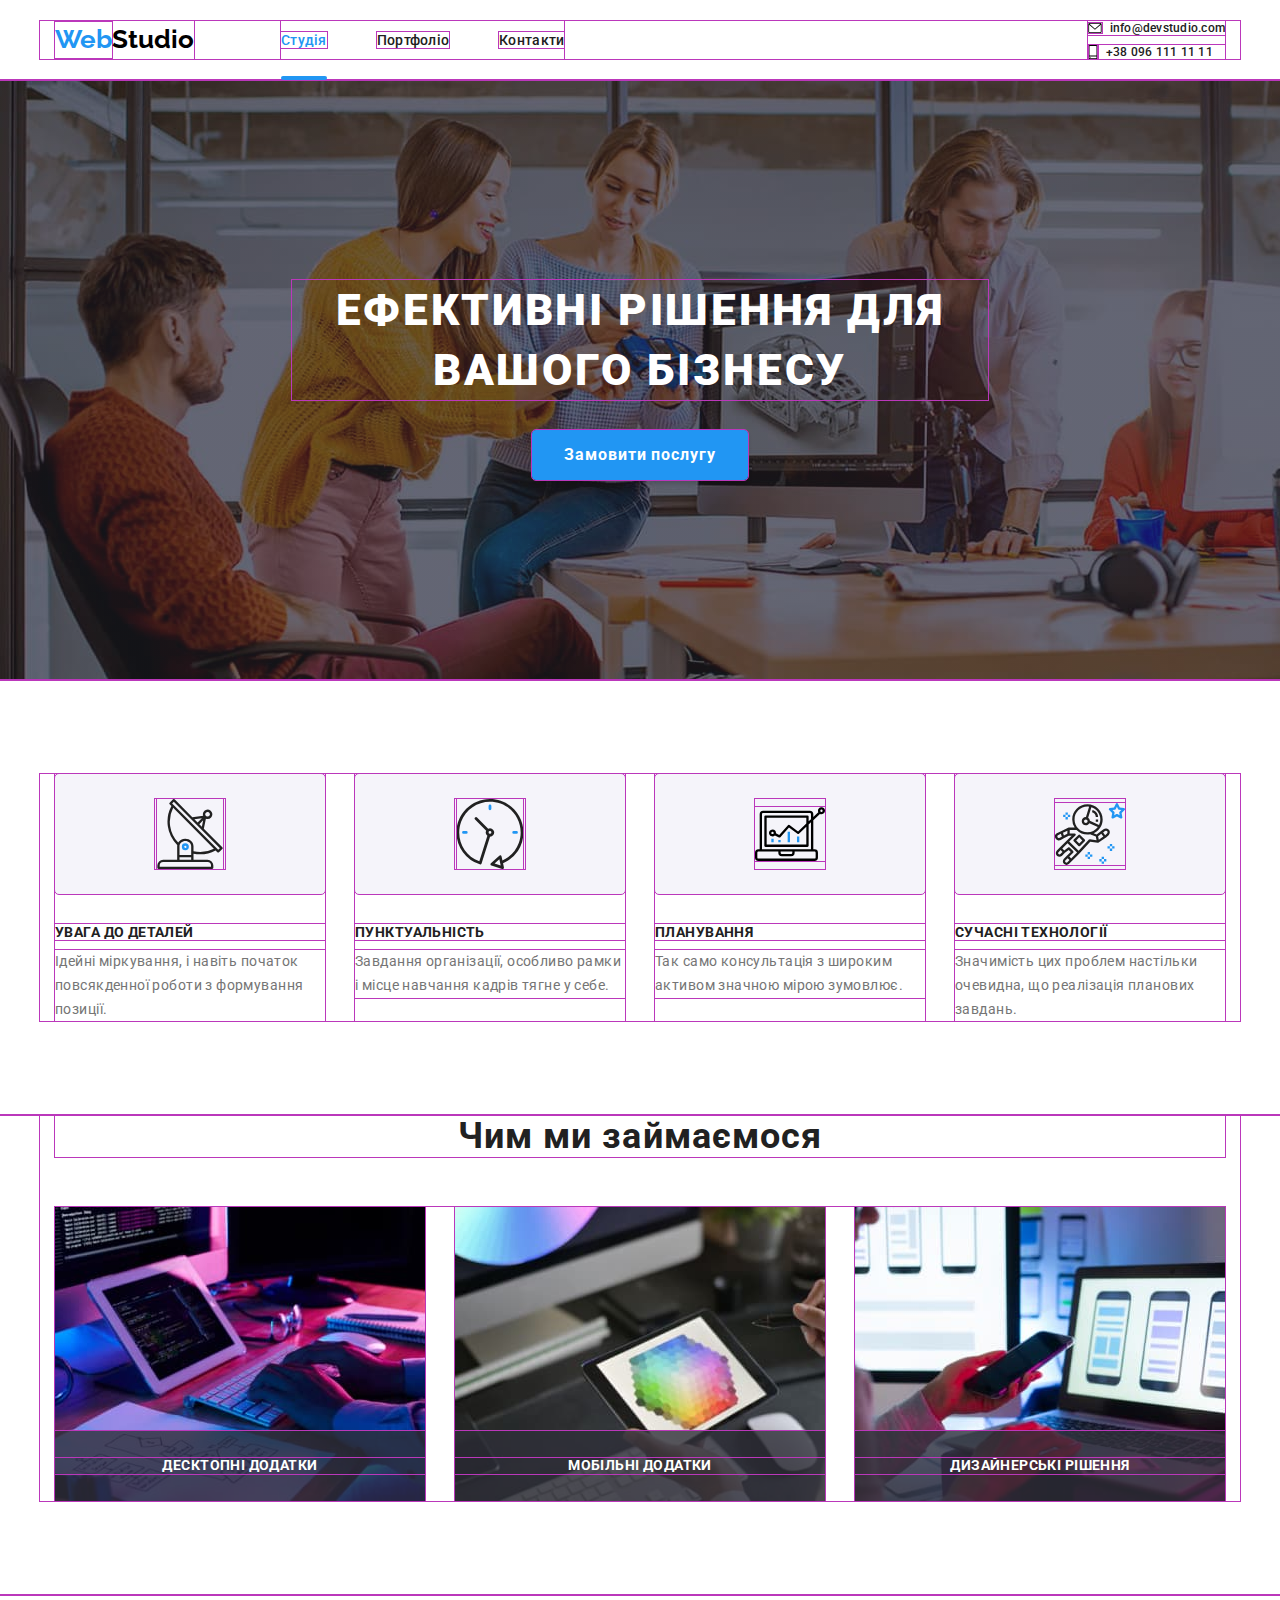
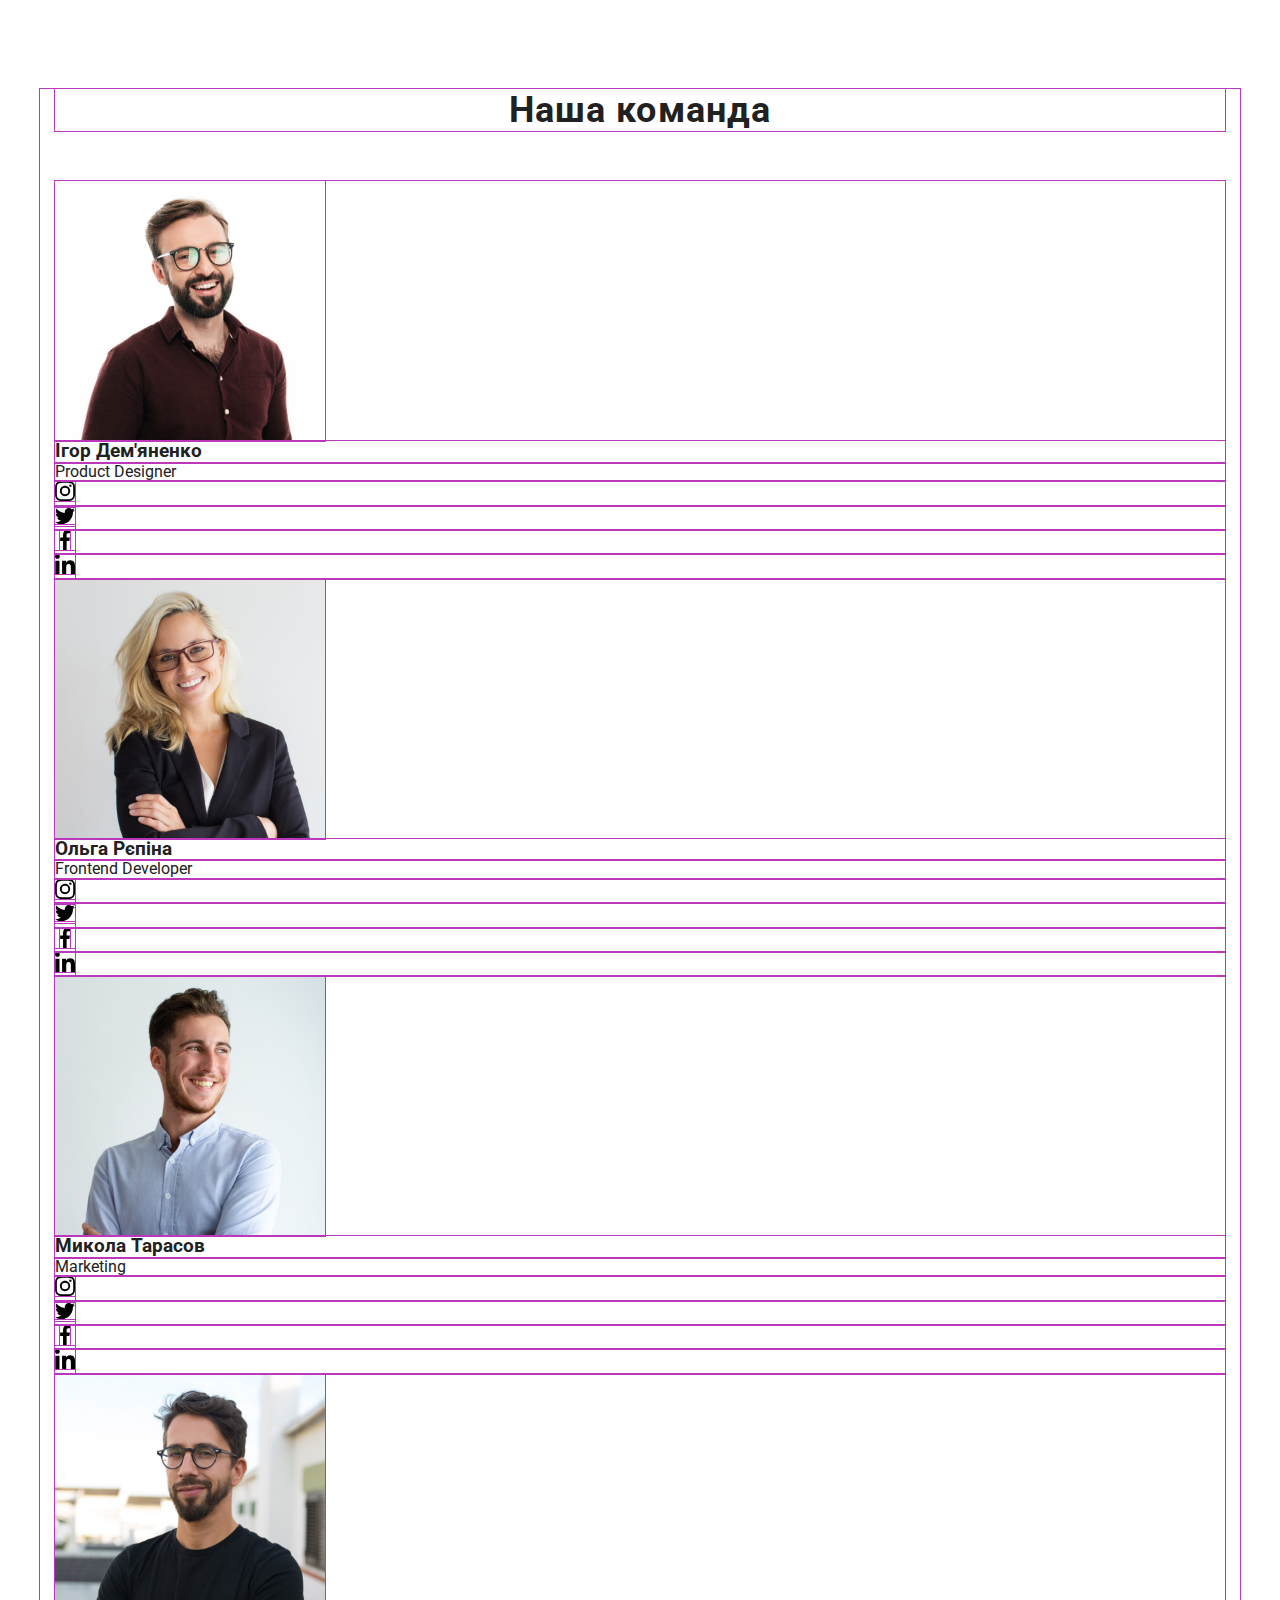
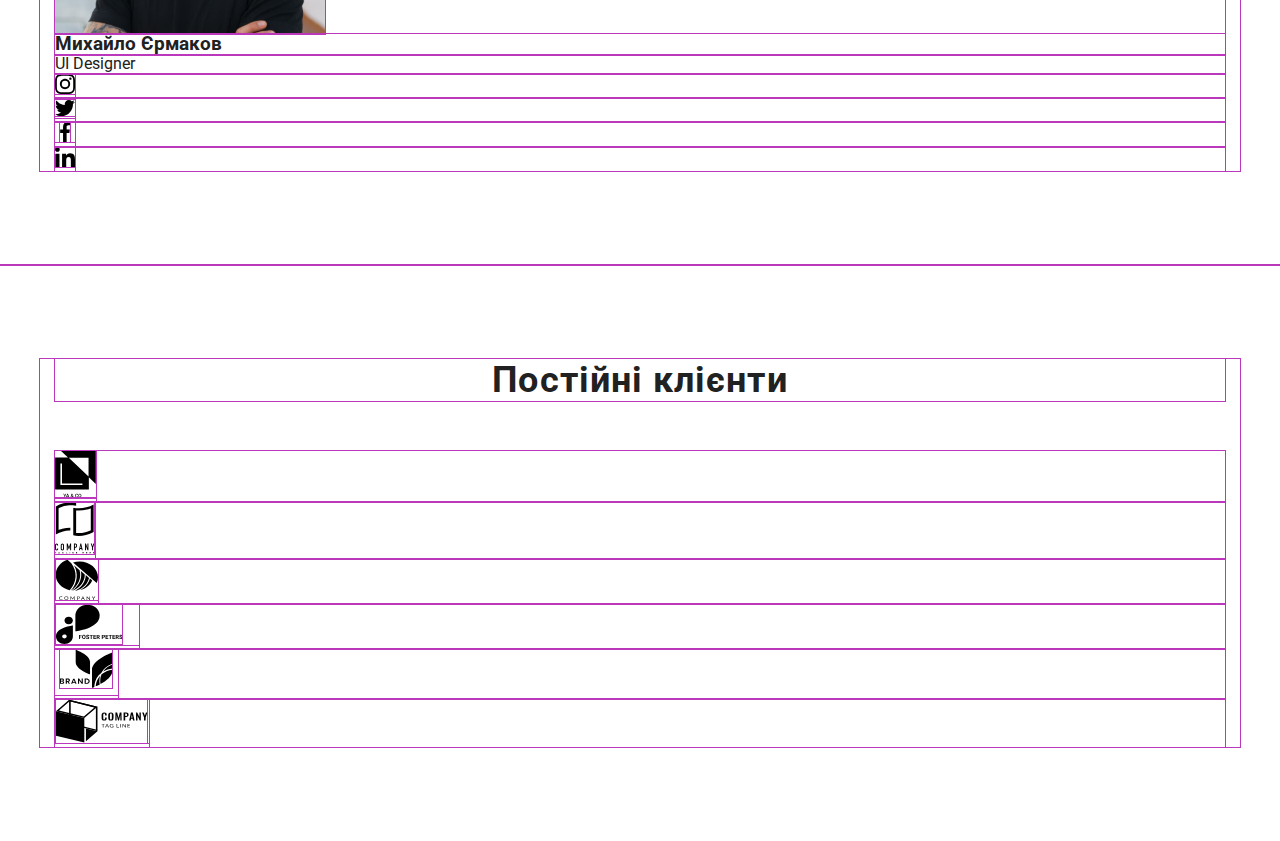
==== commit 4c60d660: "Abilities and services" ====
--- a/index.html
+++ b/index.html
@@ -202,8 +202,9 @@
         <h2 class="section__title">Чим ми займаємося</h2>
         <ul class=" list services__list">
           <li class="services__item">
-            <a class="services__link" href=""><img src="./imagies/our-services/codding.jpg"
-                alt="работа с кодом на экране" width="370" height="294" />
+            <a class="services__link" href=""><img
+                srcset="./imagies/our-services/desktop-app-370.jpg 1x, ./imagies/our-services/desktop-app-370@2x.jpg 2x"
+                src="./imagies/our-services/desktop-app-370.jpg" alt="десктопні додатки" width="370" height="294" />
             </a>
             <div class="services__descr-box">
               <p class="services__description">Десктопні додатки</p>
@@ -211,8 +212,9 @@
           </li>
 
           <li class="services__item">
-            <a class="services__link" href=""><img src="./imagies/our-services/design.jpg" alt="разработка дизайна"
-                width="370" height="294" />
+            <a class="services__link" href=""><img
+                srcset="./imagies/our-services/design-solutions-370.jpg 1x, ./imagies/our-services/design-solutions-370@2x.jpg 2x"
+                src="./imagies/our-services/esign-solutions-370.jpg" alt="розробка дизайну" width="370" height="294" />
             </a>
             <div class="services__descr-box">
               <p class="services__description">Мобільні додатки</p>
@@ -220,8 +222,10 @@
           </li>
 
           <li class="services__item">
-            <a class="services__link" href=""><img src="./imagies/our-services/customisation.jpg"
-                alt="человек выбирает цвет на планшете" width="370" height="294" />
+            <a class="services__link" href=""><img
+                srcset="./imagies/our-services/mobile-app-370.jpg 1x, ./imagies/our-services/mobile-app-370@2x.jpg 2x"
+                src="./imagies/our-services/mobile-app-370.jpg" alt="человек выбирает цвет на планшете" width="370"
+                height="294" />
             </a>
             <div class="services__descr-box">
               <p class="services__description">Дизайнерські рішення</p>
--- a/css/main.min.css
+++ b/css/main.min.css
@@ -1 +1 @@
-:root{--m-bcg-col: #fff;--alt-bcg-col: #f5f4fa;--whatwedo-bcg-col: rgba(47, 48, 58, 0.8);--f-bcg-col: #2f303a;--m-col: #212121;--alt-col: #757575;--acc-col: #2196f3;--logo-h-col: #000000;--logo-f-col: #fff;--hero-col: #fff;--btn-alt-col: #fff;--btn-hover-bcg-col: #188ce8;--foot-alph-col: rgba(255, 255, 255, 0.6);--card-bcg-col: #fff;--card-border-col: #eee;--card-over-bcg-col: rgba(33, 150, 243, 0.9);--header-border-col: #ececec;--icon-fill: #afb1b8;--backdrop-bcg-col: rgba(0, 0, 0, 0.2);--modal-border-col: rgba(33, 33, 33, 0.2);--modal-plhold-col: rgba(117, 117, 117, 0.5);--join-us-bcg-col: rgba(255, 255, 255, 0.3)}.link,.modal-menu,.contacts__icon,.header__contact-link{transition-property:color,background-color,box-shadow,fill,border,opacity,visibility;transition-duration:250ms;transition-timing-function:cubic-bezier(0.4, 0, 0.2, 1)}@media screen and (min-width: 320px){html,body{overflow-x:hiden}}h1,h2,h3,h4,h5,h6{margin:0}p{margin:0}body{font-family:"Roboto",sans-serif;color:var(--m-col);background-color:var(--m-bcg-col)}img{display:block;max-width:100%}.list{list-style-type:none;padding:0;margin:0}.link{text-decoration:none;color:var(--m-col)}button{line-height:0px;border:none;background:none;padding:0px}.contact-form__checkbox_visually-hiden,.filter-title_visually-hiden{position:absolute;width:1px;height:1px;margin:-1px;border:0;padding:0;white-space:nowrap;clip-path:inset(100%);clip:rect(0 0 0 0);overflow:hidden}.container{padding-left:15px;padding-right:15px;margin-left:auto;margin-right:auto}@media screen and (max-width: 767px){.container{max-width:480px}}@media screen and (min-width: 768px){.container{width:768px}}@media screen and (min-width: 1600px){.container{width:1200px}}.section{padding-top:94px;padding-bottom:94px}.section__title{margin-bottom:50px;font-size:36px;line-height:1.17;text-align:center;letter-spacing:.03em}*{outline:#bb37bb solid 1px}.header{width:100vw;border-bottom:1px solid var(--header-border-col)}.header__container{display:flex;justify-content:space-between}.header__contact-link{display:flex;align-items:center}.header__contact-link:hover .contacts__icon,.header__contact-link:focus .contacts__icon{fill:var(--acc-col)}.contacts__icon{line-height:0px}@media screen and (max-width: 767px){.header{position:relative;height:60px;padding:16px 0px}.header__container{flex-wrap:wrap;align-items:center;width:100%}.navigation{display:none}.contacts{display:none}}@media screen and (min-width: 768px){.header{height:80px;padding-top:21px}.burger-menu-button{display:none}.header__nav{display:flex}.header__navigation{display:flex;align-items:center;margin-left:87px;font-weight:500;font-size:14px;line-height:1.1428571429;letter-spacing:.02em}.navigation__item{display:block}.navigation__item:not(:last-child){margin-right:50px}.link_active-page{color:var(--acc-col);position:relative}.link_active-page::after{display:block;position:absolute;bottom:-32px;width:100%;height:4px;background-color:var(--acc-col);border-radius:2px;content:""}.contacts{font-weight:500;font-size:12px;line-height:1.1666666667;letter-spacing:.02em;color:var(--alt-col)}.contacts__item:not(:last-child){margin-bottom:10px}.contacts__tel{display:flex;align-items:center}.icon-envelope_tablet{width:14px;height:10px;margin-right:8px}.icon-smartphone_tablet{width:10px;height:14px;margin-right:8px}}@media screen and (min-width: 1600px){.contacts{display:flex;align-items:center;font-size:14px;line-height:1.1714285714;letter-spacing:.02em}.contacts__item:not(:last-child){margin-bottom:0px;margin-right:30px}.icon-envelope_tablet{width:16px;height:12px;margin-right:10px}.icon-smartphone_tablet{width:10px;height:16px;margin-right:10px}}.logo{display:flex;font-family:"Raleway";font-weight:700;text-decoration:none;align-items:center}.header__logo{color:var(--logo-h-col)}.logo__acc{color:var(--acc-col)}.footer__logo{margin-bottom:20px}@media screen and (max-width: 1599px){.logo{font-size:24px;line-height:1.1741666667}}@media screen and (min-width: 1600px){.logo{font-size:26px;line-height:1.3830769231}}.modal-menu{opacity:0;visibility:hidden;top:0px;left:0px;position:fixed;z-index:1000;pointer-events:none;height:100vh;width:100vw;margin-left:auto;margin-top:auto;background-color:var(--m-bcg-col);box-shadow:0 0 0 100vmax rgba(0,0,0,.5)}.modal-menu .contacts,.modal-menu .navigation_modal-menu{display:block}.is-open.modal-menu{opacity:1;visibility:visible;pointer-events:auto}.modal-menu__container{display:flex;flex-direction:column;justify-content:space-between;position:relative;padding:48px 40px;width:100vw;height:100%}.modal-menu__close-button{position:absolute;top:10px;right:15px}.navigation_modal-menu{font-weight:500;font-size:40px;line-height:1.175;text-align:left;letter-spacing:.02em}.navigation__item_modal{margin-bottom:32px}.navigation__item_modal:last-child{margin-bottom:auto}.contacts__item_mobile{margin-bottom:32px;font-weight:500;font-size:24px;line-height:1.1666666667;letter-spacing:.02em}.contacts__item_mobile:last-child{margin-bottom:64px}.contacts__tel_acc{color:var(--acc-col)}.modal-menu__social-network-list{display:flex;flex-wrap:wrap}.modal-menu__social-network-item{padding:0px 10px;margin-bottom:10px}.modal-menu__social-network-item:first-child{padding-left:0px}.modal-menu__social-network-item:last-child{padding-right:0px}.modal-menu__social-network-item:not(:last-child){border-right:1px solid var(--modal-border-col)}.modal-menu__social-network-link{font-weight:500;font-size:18px;line-height:1.2222222222;letter-spacing:.02em;color:var(--acc-col)}.hero{width:100vw;max-width:480px;padding:118px 60px;margin-left:auto;margin-right:auto;color:var(--hero-col);background-color:var(--f-bcg-col);background-size:cover;text-align:center}.hero__title{width:100%;max-width:360px;margin-left:auto;margin-right:auto;margin-bottom:30px;font-size:26px;line-height:1.6153846154;font-weight:900;text-align:center;letter-spacing:.06em;text-transform:uppercase}.hero__btn{padding:10px 24px}@media screen and (max-width: 320px){.hero__btn{word-wrap:break-word}}@media screen and (max-width: 767px){.hero{background-image:linear-gradient(to top, rgba(47, 48, 58, 0.4), rgba(47, 48, 58, 0.4)),url(../../imagies/hero/hero-480.jpg)}}@media screen and (max-width: 767px)and (min-device-pixel-ratio: 2),screen and (max-width: 767px)and (min-resolution: 192dpi),screen and (max-width: 767px)and (min-resolution: 2dppx){.hero{background-image:url("../../imagies/hero/hero-480@2x.jpg")}}@media screen and (min-width: 768px){.hero{max-width:768px;max-height:400px;padding-top:118px;padding-bottom:118px;background-image:linear-gradient(to top, rgba(47, 48, 58, 0.4), rgba(47, 48, 58, 0.4)),url(../../imagies/hero/hero-768.jpg)}}@media screen and (min-width: 768px)and (min-device-pixel-ratio: 2),screen and (min-width: 768px)and (min-resolution: 192dpi),screen and (min-width: 768px)and (min-resolution: 2dppx){.hero{background-image:url("../../imagies/hero/hero-768@2x.jpg")}}@media screen and (min-width: 1200px){.hero{max-width:1600px;max-height:600px;padding-top:200px;padding-bottom:200px;background-image:linear-gradient(to top, rgba(47, 48, 58, 0.4), rgba(47, 48, 58, 0.4)),url(../../imagies/hero/hero-1600.jpg)}}@media screen and (min-width: 1200px)and (min-device-pixel-ratio: 2),screen and (min-width: 1200px)and (min-resolution: 192dpi),screen and (min-width: 1200px)and (min-resolution: 2dppx){.hero{background-image:url("../../imagies/hero/hero-1600@2x.jpg")}}@media screen and (min-width: 1200px){.hero__title{width:100%;max-width:696px;font-size:44px;line-height:1.3636363636}}@media screen and (min-width: 1200px){.hero__btn{padding:10px 32px}}.btn{border:0;border-radius:4px;box-shadow:0px 4px 4px rgba(0,0,0,.15);font-family:inherit;font-weight:700;font-size:16px;line-height:1.875;color:var(--hero-col);background-color:var(--acc-col);text-align:center;letter-spacing:.06em}.btn:hover,.btn:focus{background-color:var(--btn-hover-bcg-col);cursor:pointer}.footer{display:none;padding-top:60px;padding-bottom:60px;background-color:var(--f-bcg-col)}.footer .container{display:flex}.footer__title{display:block;color:var(--logo-f-col);margin-bottom:20px;text-transform:uppercase;font-size:14px;line-height:1.14;font-weight:700}.link:hover,.link:focus{color:var(--acc-col)}.filter-list{display:flex;flex-basis:575px;margin-bottom:50px;column-gap:8px;justify-content:center}.filter-list__item{padding:6px 22px;min-width:73px;font-family:inherit;font-weight:500;font-size:16px;line-height:1.6;text-align:center;letter-spacing:.03em;background-color:var(--alt-bcg-col);color:var(--m-col);border:none;border-radius:4px}.filter-list__item:hover,.filter-list__item:focus{background-color:var(--acc-col);box-shadow:0px 3px 1px rgba(0,0,0,.1),0px 1px 2px rgba(0,0,0,.08),0px 2px 2px rgba(0,0,0,.12);color:var(--btn-alt-col);cursor:pointer}.card-list{display:flex;flex-wrap:wrap;column-gap:30px;row-gap:30px}.card{background-color:var(--card-bcg-col)}.card:hover,.card:focus{box-shadow:0px 1px 1px rgba(0,0,0,.12),0px 4px 4px rgba(0,0,0,.06),1px 4px 6px rgba(0,0,0,.16)}.card__link:hover,.card__link:focus{color:inherit}.card__link:hover .card__overlay,.card__link:hover .card__overlay,.card__link:focus .card__overlay,.card__link:focus .card__overlay{transform:translate(0, 0)}.card__description{padding:20px 24px;border:1px solid var(--card-border-col);border-top:none}.card__title{font-size:18px;line-height:2;letter-spacing:.06em;margin-bottom:4px}.card__type{font-size:16px;line-height:1.88;color:var(--alt-col)}.card__box{overflow:hidden;position:relative}.card__overlay{position:absolute;width:100%;height:100%;padding:63px 24px;top:0;left:0;background-color:var(--card-over-bcg-col);color:var(--hero-col);font-size:18px;line-height:1.56;letter-spacing:.03em;overflow:auto;transform:translate(0, 100%);transition-property:transform;transition-duration:250ms;transition-timing-function:cubic-bezier(0.4, 0, 0.2, 1)}.backdrop{position:fixed;top:0;left:0;width:100%;height:100%;z-index:100;transition-property:opacity,transform,visibility;transition-timing-function:cubic-bezier(0.4, 0, 0.2, 1);transition-duration:250ms;background-color:var(--backdrop-bcg-col)}.backdrop_is-hidden{opacity:0;visibility:hidden;pointer-events:none;transform:scale(-100%)}.modal{width:528px;height:581px;position:relative;top:50%;left:50%;transform:translate(-50%, -50%);background-color:var(--card-bcg-col);box-shadow:0px 1px 3px rgba(0,0,0,.12),0px 1px 1px rgba(0,0,0,.14),0px 2px 1px rgba(0,0,0,.2);border-radius:4px}.close-button{position:absolute;top:10px;right:10px;width:30px;height:30px;padding:0px;background-color:var(--card-bcg-col);border:1px solid rgba(0,0,0,.1);border-radius:50%;transition-property:fill;transition-duration:250ms;transition-timing-function:cubic-bezier(0.4, 0, 0.2, 1);cursor:pointer}.close-button:hover,.close-button:focus{fill:var(--acc-col)}.close-button__icon{display:block;margin-left:auto;margin-right:auto}.contact-form{display:flex;flex-direction:column;padding:40px}.contact-form__title{margin-bottom:12px;font-weight:700;font-size:20px;line-height:1.15;text-align:center;letter-spacing:.03em}.contact-form__input-label{margin-bottom:4px;color:var(--alt-col);font-size:12px;line-height:1.17;letter-spacing:.01em}.contact-form__input-icon{position:relative;margin-bottom:10px}.contact-form__svg{position:absolute;top:50%;left:12px;transform:translateY(-50%);transition-property:fill;transition-duration:250ms;transition-timing-function:cubic-bezier(0.4, 0, 0.2, 1);pointer-events:none}.contact-form__input{height:40px;width:100%;padding-left:42px;outline:none;border:1px solid var(--modal-border-col);border-radius:4px;font-size:16px;transition-property:border-color;transition-duration:250ms;transition-timing-function:cubic-bezier(0.4, 0, 0.2, 1)}.contact-form__input:focus{border-color:var(--acc-col)}.contact-form__input:focus+.contact-form__svg{fill:var(--acc-col)}.contact-form__textarea{height:120px;margin-bottom:20px;padding:16px 12px;outline:none;border:1px solid var(--modal-border-col);border-radius:4px;resize:none;transition-property:border-color;transition-duration:250ms;transition-timing-function:cubic-bezier(0.4, 0, 0.2, 1)}.contact-form__textarea:focus{border-color:var(--acc-col)}.contact-form__textarea::placeholder{font-size:12px;line-height:1.16;letter-spacing:.01em;color:var(--modal-plhold-col)}.contact-form__checkbox-label{display:flex;align-items:center;margin-bottom:30px;font-size:14px;line-height:1.7;letter-spacing:.03em;color:var(--alt-col)}.contact-form__checkbox-label .terms{color:var(--acc-col)}.contact-form__fake-checkbox{display:flex;justify-content:center;align-items:center;margin-right:8px;width:16px;height:15px;border:2px solid var(--m-col);border-radius:2px;transition-property:border-color,background-color;transition-duration:250ms;transition-timing-function:cubic-bezier(0.4, 0, 0.2, 1)}.contact-form__fake-checkbox:hover{cursor:pointer}.contact-form__checkbox:checked+.contact-form__fake-checkbox{background-color:var(--acc-col);border-color:rgba(0,0,0,0);background-image:url(../imagies/svgicons/check.svg);background-repeat:no-repeat;background-size:contain;background-position:center}.contact-form__checkbox:focus+.contact-form__fake-checkbox{border-color:var(--acc-col)}.contact-form__submit{min-width:200px;height:50px;margin-left:auto;margin-right:auto}/*# sourceMappingURL=main.min.css.map */+:root{--m-bcg-col: #fff;--alt-bcg-col: #f5f4fa;--whatwedo-bcg-col: rgba(47, 48, 58, 0.8);--f-bcg-col: #2f303a;--m-col: #212121;--alt-col: #757575;--acc-col: #2196f3;--logo-h-col: #000000;--logo-f-col: #fff;--hero-col: #fff;--btn-alt-col: #fff;--btn-hover-bcg-col: #188ce8;--foot-alph-col: rgba(255, 255, 255, 0.6);--card-bcg-col: #fff;--card-border-col: #eee;--card-over-bcg-col: rgba(33, 150, 243, 0.9);--header-border-col: #ececec;--icon-fill: #afb1b8;--backdrop-bcg-col: rgba(0, 0, 0, 0.2);--modal-border-col: rgba(33, 33, 33, 0.2);--modal-plhold-col: rgba(117, 117, 117, 0.5);--join-us-bcg-col: rgba(255, 255, 255, 0.3)}.link,.modal-menu,.contacts__icon,.header__contact-link{transition-property:color,background-color,box-shadow,fill,border,opacity,visibility;transition-duration:250ms;transition-timing-function:cubic-bezier(0.4, 0, 0.2, 1)}@media screen and (min-width: 320px){html,body{overflow-x:hiden}}h1,h2,h3,h4,h5,h6{margin:0}p{margin:0}body{font-family:"Roboto",sans-serif;color:var(--m-col);background-color:var(--m-bcg-col)}img{display:block;max-width:100%}.list{list-style-type:none;padding:0;margin:0}.link{text-decoration:none;color:var(--m-col)}button{line-height:0px;border:none;background:none;padding:0px}.contact-form__checkbox_visually-hiden,.filter-title_visually-hiden,.abilities__title_visually-hiden{position:absolute;width:1px;height:1px;margin:-1px;border:0;padding:0;white-space:nowrap;clip-path:inset(100%);clip:rect(0 0 0 0);overflow:hidden}.container{padding-left:15px;padding-right:15px;margin-left:auto;margin-right:auto}@media screen and (max-width: 767px){.container{max-width:480px}}@media screen and (min-width: 768px){.container{width:768px}}@media screen and (min-width: 1200px){.container{width:1200px}}.section__title{text-align:center;letter-spacing:.03em}@media screen and (max-width: 1199px){.section{padding-top:60px;padding-bottom:60px}.section__title{margin-bottom:50px;font-size:28px;line-height:1.1428571429}}@media screen and (min-width: 1200px){.section{padding-top:94px;padding-bottom:94px}.section__title{margin-bottom:50px;font-size:36px;line-height:1.1666666667}}*{outline:#bb37bb solid 1px}.header{width:100vw;border-bottom:1px solid var(--header-border-col)}.header__container{display:flex;justify-content:space-between}.header__contact-link{display:flex;align-items:center}.header__contact-link:hover .contacts__icon,.header__contact-link:focus .contacts__icon{fill:var(--acc-col)}.contacts__icon{line-height:0px}@media screen and (max-width: 767px){.header{position:relative;height:60px;padding:16px 0px}.header__container{flex-wrap:wrap;align-items:center;width:100%}.navigation{display:none}.contacts{display:none}}@media screen and (min-width: 768px){.header{height:80px;padding-top:21px}.burger-menu-button{display:none}.header__nav{display:flex}.header__navigation{display:flex;align-items:center;margin-left:87px;font-weight:500;font-size:14px;line-height:1.1428571429;letter-spacing:.02em}.navigation__item{display:block}.navigation__item:not(:last-child){margin-right:50px}.link_active-page{color:var(--acc-col);position:relative}.link_active-page::after{display:block;position:absolute;bottom:-32px;width:100%;height:4px;background-color:var(--acc-col);border-radius:2px;content:""}.contacts{font-weight:500;font-size:12px;line-height:1.1666666667;letter-spacing:.02em;color:var(--alt-col)}.contacts__item:not(:last-child){margin-bottom:10px}.contacts__tel{display:flex;align-items:center}.icon-envelope_tablet{width:14px;height:10px;margin-right:8px}.icon-smartphone_tablet{width:10px;height:14px;margin-right:8px}}@media screen and (min-width: 1600px){.contacts{display:flex;align-items:center;font-size:14px;line-height:1.1714285714;letter-spacing:.02em}.contacts__item:not(:last-child){margin-bottom:0px;margin-right:30px}.icon-envelope_tablet{width:16px;height:12px;margin-right:10px}.icon-smartphone_tablet{width:10px;height:16px;margin-right:10px}}.logo{display:flex;font-family:"Raleway";font-weight:700;text-decoration:none;align-items:center}.header__logo{color:var(--logo-h-col)}.logo__acc{color:var(--acc-col)}.footer__logo{margin-bottom:20px}@media screen and (max-width: 1199px){.logo{font-size:24px;line-height:1.1741666667}}@media screen and (min-width: 1200px){.logo{font-size:26px;line-height:1.3830769231}}.modal-menu{opacity:0;visibility:hidden;top:0px;left:0px;position:fixed;z-index:1000;pointer-events:none;height:100vh;width:100vw;margin-left:auto;margin-top:auto;background-color:var(--m-bcg-col);box-shadow:0 0 0 100vmax rgba(0,0,0,.5)}.modal-menu .contacts,.modal-menu .navigation_modal-menu{display:block}.is-open.modal-menu{opacity:1;visibility:visible;pointer-events:auto}.modal-menu__container{display:flex;flex-direction:column;justify-content:space-between;position:relative;padding:48px 40px;width:100vw;height:100%}.modal-menu__close-button{position:absolute;top:15px;right:15px}.navigation_modal-menu{font-weight:500;font-size:40px;line-height:1.175;text-align:left;letter-spacing:.02em}.navigation__item_modal{margin-bottom:32px}.navigation__item_modal:last-child{margin-bottom:auto}.contacts__item_mobile{margin-bottom:32px;font-weight:500;font-size:24px;line-height:1.1666666667;letter-spacing:.02em}.contacts__item_mobile:last-child{margin-bottom:64px}.contacts__tel_acc{color:var(--acc-col)}.modal-menu__social-network-list{display:flex;flex-wrap:wrap}.modal-menu__social-network-item{padding:0px 10px;margin-bottom:10px}.modal-menu__social-network-item:first-child{padding-left:0px}.modal-menu__social-network-item:last-child{padding-right:0px}.modal-menu__social-network-item:not(:last-child){border-right:1px solid var(--modal-border-col)}.modal-menu__social-network-link{font-weight:500;font-size:18px;line-height:1.2222222222;letter-spacing:.02em;color:var(--acc-col)}.hero{width:100vw;max-width:480px;padding:118px 60px;margin-left:auto;margin-right:auto;color:var(--hero-col);background-color:var(--f-bcg-col);background-size:cover;text-align:center}.hero__title{width:100%;max-width:360px;margin-left:auto;margin-right:auto;margin-bottom:30px;font-size:26px;line-height:1.6153846154;font-weight:900;text-align:center;letter-spacing:.06em;text-transform:uppercase}.hero__btn{padding:10px 24px}@media screen and (max-width: 320px){.hero__btn{word-wrap:break-word}}@media screen and (max-width: 767px){.hero{background-image:linear-gradient(to top, rgba(47, 48, 58, 0.4), rgba(47, 48, 58, 0.4)),url(../../imagies/hero/hero-480.jpg)}}@media screen and (max-width: 767px)and (min-device-pixel-ratio: 2),screen and (max-width: 767px)and (min-resolution: 192dpi),screen and (max-width: 767px)and (min-resolution: 2dppx){.hero{background-image:linear-gradient(to top, rgba(47, 48, 58, 0.4), rgba(47, 48, 58, 0.4)),url("../../imagies/hero/hero-480@2x.jpg")}}@media screen and (min-width: 768px){.hero{max-width:768px;max-height:400px;padding-top:118px;padding-bottom:118px;background-image:linear-gradient(to top, rgba(47, 48, 58, 0.4), rgba(47, 48, 58, 0.4)),url(../../imagies/hero/hero-768.jpg)}}@media screen and (min-width: 768px)and (min-device-pixel-ratio: 2),screen and (min-width: 768px)and (min-resolution: 192dpi),screen and (min-width: 768px)and (min-resolution: 2dppx){.hero{background-image:linear-gradient(to top, rgba(47, 48, 58, 0.4), rgba(47, 48, 58, 0.4)),url("../../imagies/hero/hero-768@2x.jpg")}}@media screen and (min-width: 1200px){.hero{max-width:1600px;max-height:600px;padding-top:200px;padding-bottom:200px;background-image:linear-gradient(to top, rgba(47, 48, 58, 0.4), rgba(47, 48, 58, 0.4)),url(../../imagies/hero/hero-1600.jpg)}}@media screen and (min-width: 1200px)and (min-device-pixel-ratio: 2),screen and (min-width: 1200px)and (min-resolution: 192dpi),screen and (min-width: 1200px)and (min-resolution: 2dppx){.hero{background-image:linear-gradient(to top, rgba(47, 48, 58, 0.4), rgba(47, 48, 58, 0.4)),url("../../imagies/hero/hero-1600@2x.jpg")}}@media screen and (min-width: 1200px){.hero__title{width:100%;max-width:696px;font-size:44px;line-height:1.3636363636}}@media screen and (min-width: 1200px){.hero__btn{padding:10px 32px}}.btn{border:0;border-radius:4px;box-shadow:0px 4px 4px rgba(0,0,0,.15);font-family:inherit;font-weight:700;font-size:16px;line-height:1.875;color:var(--hero-col);background-color:var(--acc-col);text-align:center;letter-spacing:.06em}.btn:hover,.btn:focus{background-color:var(--btn-hover-bcg-col);cursor:pointer}.abilities__icon-box{display:flex;justify-content:center;align-items:center;height:120px;margin-bottom:30px;border-radius:4px;background-color:var(--alt-bcg-col)}.abilities__title{margin-bottom:10px;font-size:14px;line-height:1.1428571429;letter-spacing:.03em;text-transform:uppercase}.abilities__descr{font-size:14px;line-height:1.7;letter-spacing:.03em;color:var(--alt-col)}@media screen and (max-width: 767px){.abilities__title{text-align:center}.abilities__list-item:not(:last-child){margin-bottom:30px}}@media screen and (min-width: 768px){.abilities__list{display:flex;gap:30px;flex-wrap:wrap}.abilities__list-item{display:block;width:354px;margin-bottom:0px}}@media screen and (min-width: 1200px){.abilities__list-item{width:270px}}@media screen and (max-width: 1199px){.services{display:none}}@media screen and (min-width: 1200px){.services{padding-top:0}.services__list{display:flex}.services__item{position:relative}.services__item:not(:last-child){margin-right:30px}.services__descr-box{width:100%;height:70px;padding:27px 0;position:absolute;bottom:0;pointer-events:none;color:var(--hero-col);background-color:var(--whatwedo-bcg-col);text-transform:uppercase;font-size:14px;line-height:1.14;font-weight:700;letter-spacing:.03em;text-align:center}}.footer{display:none;padding-top:60px;padding-bottom:60px;background-color:var(--f-bcg-col)}.footer .container{display:flex}.footer__title{display:block;color:var(--logo-f-col);margin-bottom:20px;text-transform:uppercase;font-size:14px;line-height:1.14;font-weight:700}.link:hover,.link:focus{color:var(--acc-col)}.filter-list{display:flex;flex-basis:575px;margin-bottom:50px;column-gap:8px;justify-content:center}.filter-list__item{padding:6px 22px;min-width:73px;font-family:inherit;font-weight:500;font-size:16px;line-height:1.6;text-align:center;letter-spacing:.03em;background-color:var(--alt-bcg-col);color:var(--m-col);border:none;border-radius:4px}.filter-list__item:hover,.filter-list__item:focus{background-color:var(--acc-col);box-shadow:0px 3px 1px rgba(0,0,0,.1),0px 1px 2px rgba(0,0,0,.08),0px 2px 2px rgba(0,0,0,.12);color:var(--btn-alt-col);cursor:pointer}.card-list{display:flex;flex-wrap:wrap;column-gap:30px;row-gap:30px}.card{background-color:var(--card-bcg-col)}.card:hover,.card:focus{box-shadow:0px 1px 1px rgba(0,0,0,.12),0px 4px 4px rgba(0,0,0,.06),1px 4px 6px rgba(0,0,0,.16)}.card__link:hover,.card__link:focus{color:inherit}.card__link:hover .card__overlay,.card__link:hover .card__overlay,.card__link:focus .card__overlay,.card__link:focus .card__overlay{transform:translate(0, 0)}.card__description{padding:20px 24px;border:1px solid var(--card-border-col);border-top:none}.card__title{font-size:18px;line-height:2;letter-spacing:.06em;margin-bottom:4px}.card__type{font-size:16px;line-height:1.88;color:var(--alt-col)}.card__box{overflow:hidden;position:relative}.card__overlay{position:absolute;width:100%;height:100%;padding:63px 24px;top:0;left:0;background-color:var(--card-over-bcg-col);color:var(--hero-col);font-size:18px;line-height:1.56;letter-spacing:.03em;overflow:auto;transform:translate(0, 100%);transition-property:transform;transition-duration:250ms;transition-timing-function:cubic-bezier(0.4, 0, 0.2, 1)}.backdrop{position:fixed;top:0;left:0;width:100%;height:100%;z-index:100;transition-property:opacity,transform,visibility;transition-timing-function:cubic-bezier(0.4, 0, 0.2, 1);transition-duration:250ms;background-color:var(--backdrop-bcg-col)}.backdrop_is-hidden{opacity:0;visibility:hidden;pointer-events:none;transform:scale(-100%)}.modal{width:528px;height:581px;position:relative;top:50%;left:50%;transform:translate(-50%, -50%);background-color:var(--card-bcg-col);box-shadow:0px 1px 3px rgba(0,0,0,.12),0px 1px 1px rgba(0,0,0,.14),0px 2px 1px rgba(0,0,0,.2);border-radius:4px}.close-button{position:absolute;top:10px;right:10px;width:30px;height:30px;padding:0px;background-color:var(--card-bcg-col);border:1px solid rgba(0,0,0,.1);border-radius:50%;transition-property:fill;transition-duration:250ms;transition-timing-function:cubic-bezier(0.4, 0, 0.2, 1);cursor:pointer}.close-button:hover,.close-button:focus{fill:var(--acc-col)}.close-button__icon{display:block;margin-left:auto;margin-right:auto}.contact-form{display:flex;flex-direction:column;padding:40px}.contact-form__title{margin-bottom:12px;font-weight:700;font-size:20px;line-height:1.15;text-align:center;letter-spacing:.03em}.contact-form__input-label{margin-bottom:4px;color:var(--alt-col);font-size:12px;line-height:1.17;letter-spacing:.01em}.contact-form__input-icon{position:relative;margin-bottom:10px}.contact-form__svg{position:absolute;top:50%;left:12px;transform:translateY(-50%);transition-property:fill;transition-duration:250ms;transition-timing-function:cubic-bezier(0.4, 0, 0.2, 1);pointer-events:none}.contact-form__input{height:40px;width:100%;padding-left:42px;outline:none;border:1px solid var(--modal-border-col);border-radius:4px;font-size:16px;transition-property:border-color;transition-duration:250ms;transition-timing-function:cubic-bezier(0.4, 0, 0.2, 1)}.contact-form__input:focus{border-color:var(--acc-col)}.contact-form__input:focus+.contact-form__svg{fill:var(--acc-col)}.contact-form__textarea{height:120px;margin-bottom:20px;padding:16px 12px;outline:none;border:1px solid var(--modal-border-col);border-radius:4px;resize:none;transition-property:border-color;transition-duration:250ms;transition-timing-function:cubic-bezier(0.4, 0, 0.2, 1)}.contact-form__textarea:focus{border-color:var(--acc-col)}.contact-form__textarea::placeholder{font-size:12px;line-height:1.16;letter-spacing:.01em;color:var(--modal-plhold-col)}.contact-form__checkbox-label{display:flex;align-items:center;margin-bottom:30px;font-size:14px;line-height:1.7;letter-spacing:.03em;color:var(--alt-col)}.contact-form__checkbox-label .terms{color:var(--acc-col)}.contact-form__fake-checkbox{display:flex;justify-content:center;align-items:center;margin-right:8px;width:16px;height:15px;border:2px solid var(--m-col);border-radius:2px;transition-property:border-color,background-color;transition-duration:250ms;transition-timing-function:cubic-bezier(0.4, 0, 0.2, 1)}.contact-form__fake-checkbox:hover{cursor:pointer}.contact-form__checkbox:checked+.contact-form__fake-checkbox{background-color:var(--acc-col);border-color:rgba(0,0,0,0);background-image:url(../imagies/svgicons/check.svg);background-repeat:no-repeat;background-size:contain;background-position:center}.contact-form__checkbox:focus+.contact-form__fake-checkbox{border-color:var(--acc-col)}.contact-form__submit{min-width:200px;height:50px;margin-left:auto;margin-right:auto}/*# sourceMappingURL=main.min.css.map */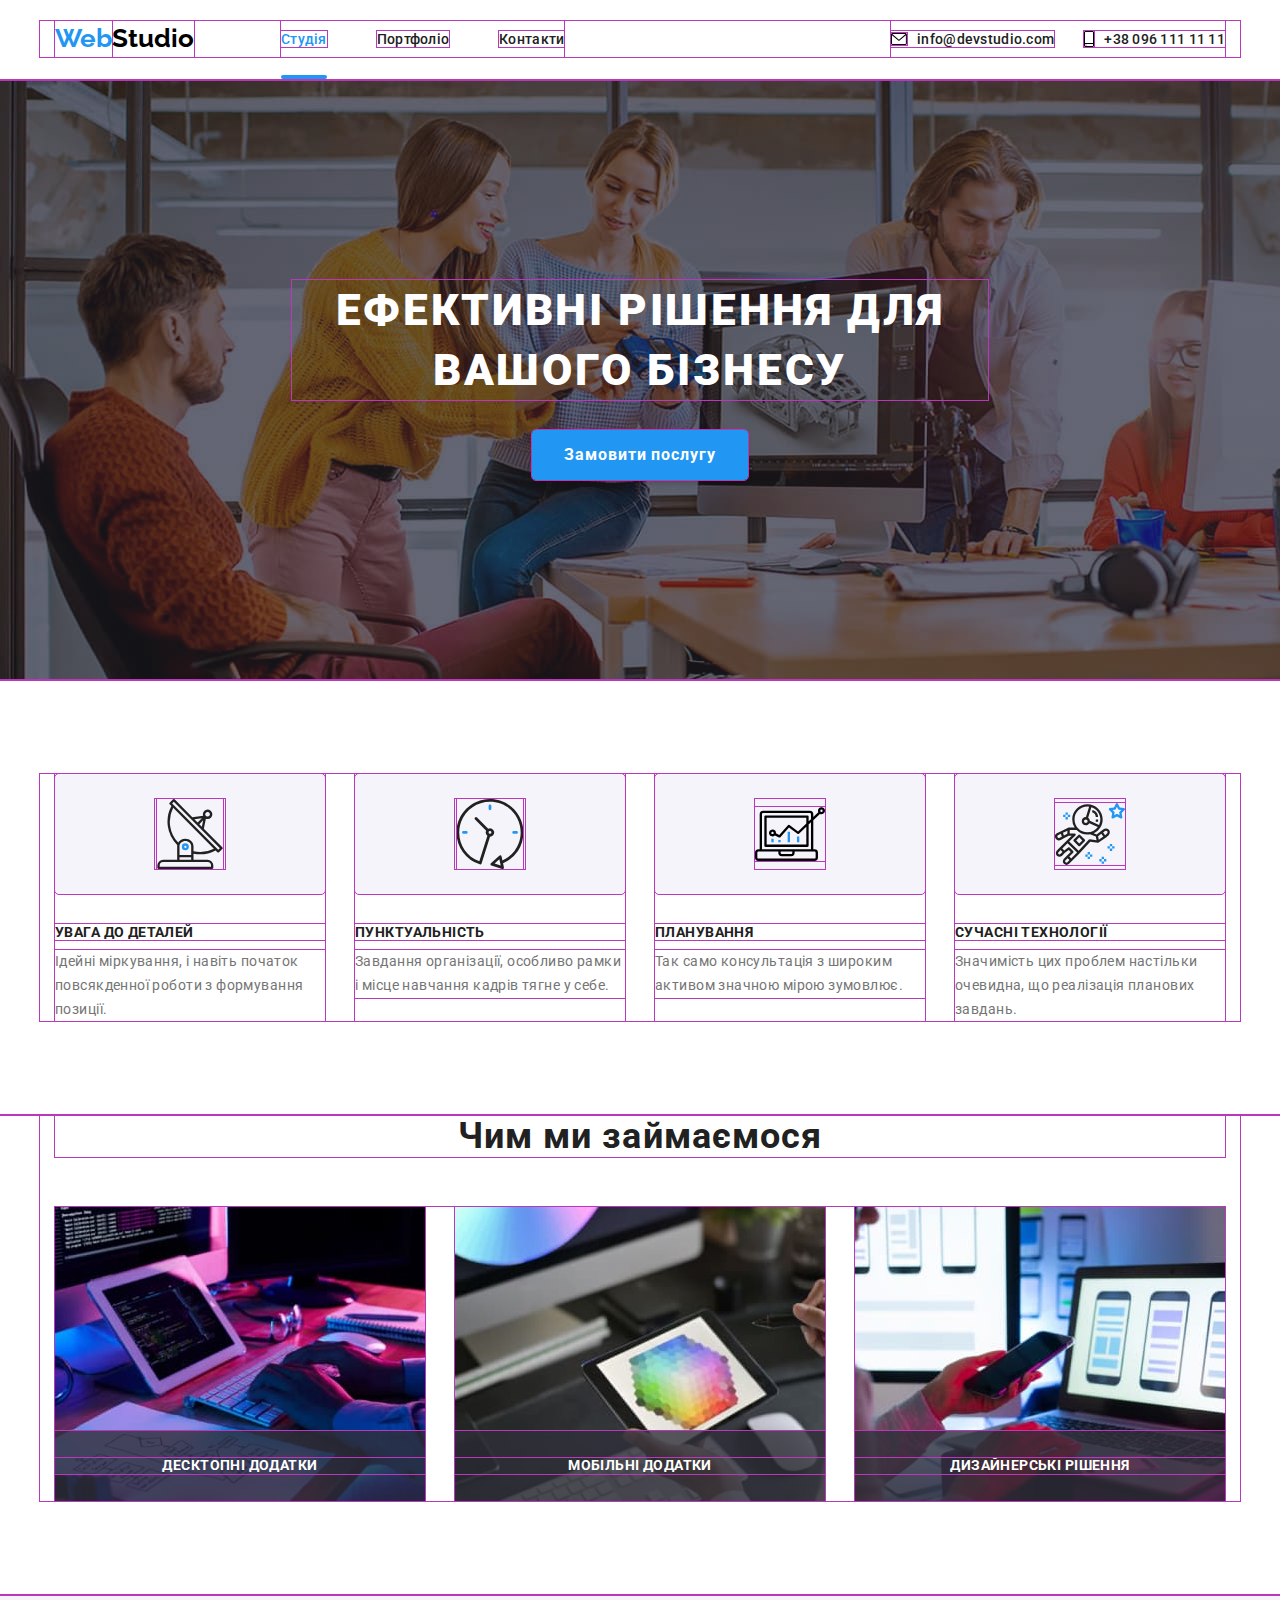
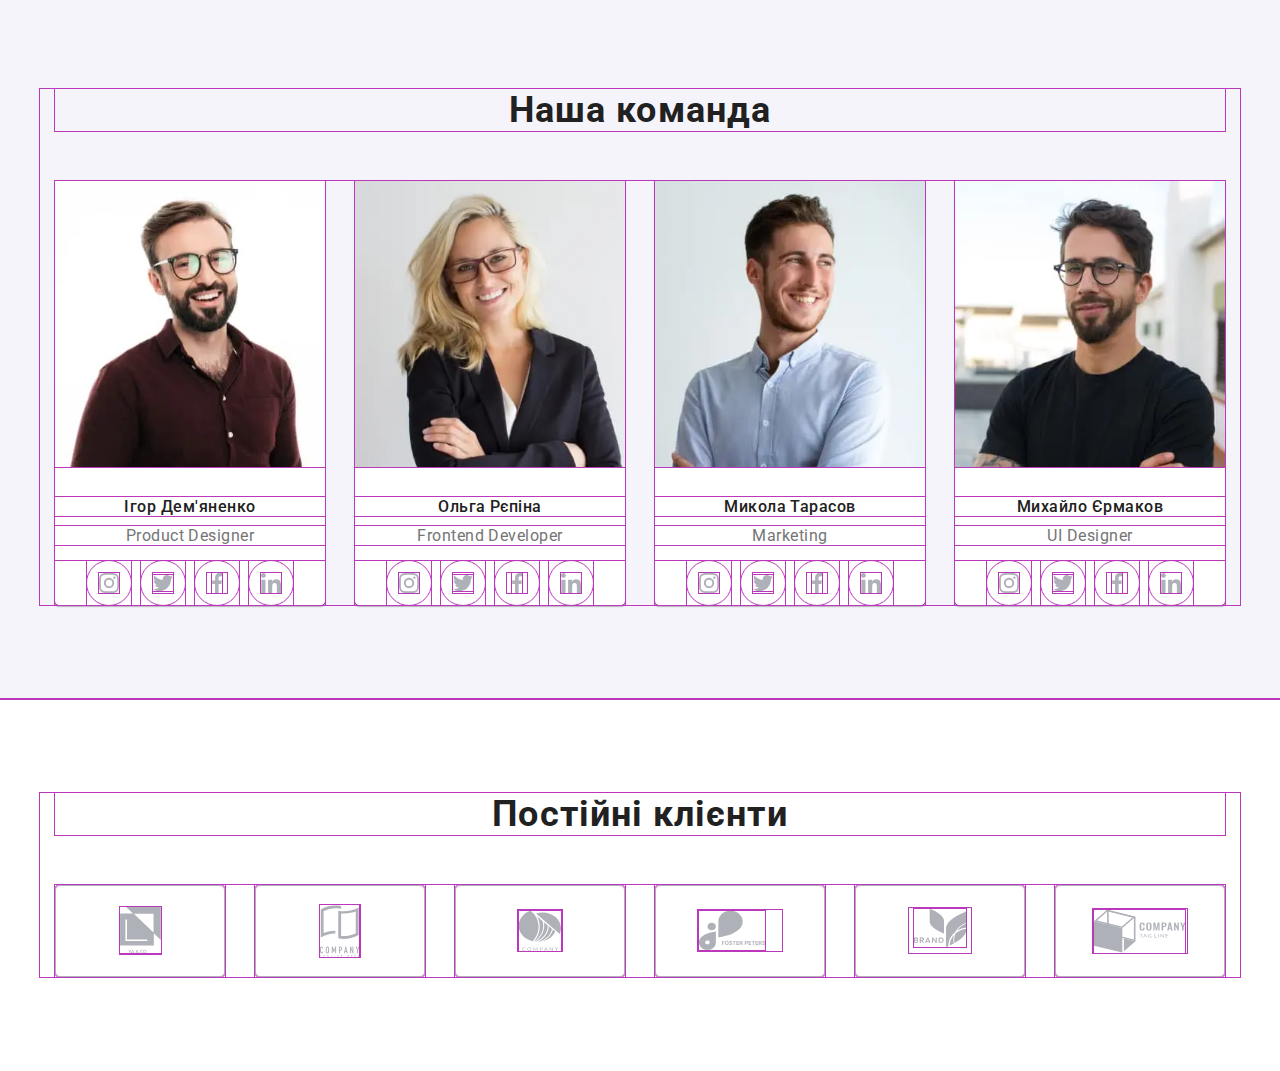
==== commit a1aff0fe: "Staff + Customers" ====
--- a/index.html
+++ b/index.html
@@ -240,9 +240,29 @@
       <div class="container">
         <h2 class="section__title">Наша команда</h2>
         <ul class="list staff__list">
+
+          <!-- Ihor -->
           <li class="staff__item">
-            <img class="staff__portrait" src="./imagies/staff/ihor.jpg" alt="Игорь Демьяненко" width="270"
-              height="260" />
+            <picture>
+
+              <source srcset="./imagies/staff/igor/igor-450@2x.webp 900w , ./imagies/staff/igor/igor-450.webp 450w"
+                media="(max-width: 767px)" sizes="(min-width: 450px) 450px, 100vw" type="image/webp" />
+              <source srcset="./imagies/staff/igor/igor-450@2x.jpeg 900w , ./imagies/staff/igor/igor-450.jpeg 450w"
+                media="(max-width: 767px)" sizes="(min-width: 450px) 450px, 100vw" type="image/jpeg" />
+
+              <source srcset="./imagies/staff/igor/igor-354@2x.webp 708w , ./imagies/staff/igor/igor-354.webp 354w"
+                media="(min-width: 768px)" sizes="354px" type="image/webp" />
+              <source srcset="./imagies/staff/igor/igor-354@2x.jpeg 708w , ./imagies/staff/igor/igor-354.jpeg 354w"
+                media="(min-width: 768px)" sizes="354px" type="image/jpeg" />
+
+              <source srcset="./imagies/staff/igor/igor-270@2x.webp 540w , ./imagies/staff/igor/igor-270.webp 270w"
+                media="(min-width: 1200px)" sizes="270px" type="image/webp" />
+              <source srcset="./imagies/staff/igor/igor-270@2x.jpeg 540w , ./imagies/staff/igor/igor-270.jpeg 270w"
+                media="(min-width: 1200px)" sizes="270px" type="image/jpeg" />
+
+              <img class="staff__portrait" src="./imagies/staff/ihor.jpg" alt="Игорь Демьяненко" />
+            </picture>
+
             <h3 class="staff__name">Ігор Дем'яненко</h3>
             <p class="staff__position" lang="en">Product Designer</p>
             <ul class="list staff__social-media-list">
@@ -280,8 +300,27 @@
             </ul>
           </li>
 
+          <!-- Olga -->
           <li class="staff__item">
-            <img class="staff__portrait" src="./imagies/staff/olga.jpg" alt="Ольга Репина" width="270" height="260" />
+            <picture>
+              <source srcset="./imagies/staff/olga/olga-450@2x.webp 900w , ./imagies/staff/olga/olga-450.webp 450w"
+                media="(max-width: 767px)" sizes="(min-width: 450px) 450px, 100vw" type="image/webp" />
+              <source srcset="./imagies/staff/olga/olga-450@2x.jpeg 900w , ./imagies/staff/olga/olga-450.jpeg 450w"
+                media="(max-width: 767px)" sizes="(min-width: 450px) 450px, 100vw" type="image/jpeg" />
+
+              <source srcset="./imagies/staff/olga/olga-354@2x.webp 708w , ./imagies/staff/olga/olga-354.webp 354w"
+                media="(min-width: 768px)" sizes="354px" type="image/webp" />
+              <source srcset="./imagies/staff/olga/olga-354@2x.jpeg 708w , ./imagies/staff/olga/olga-354.jpeg 354w"
+                media="(min-width: 768px)" sizes="354px" type="image/jpeg" />
+
+              <source srcset="./imagies/staff/olga/olga-270@2x.webp 540w , ./imagies/staff/olga/olga-270.webp 270w"
+                media="(min-width: 1200px)" sizes="270px" type="image/webp" />
+              <source srcset="./imagies/staff/olga/olga-270@2x.jpeg 540w , ./imagies/staff/olga/olga-270.jpeg 270w"
+                media="(min-width: 1200px)" sizes="270px" type="image/jpeg" />
+
+              <img class="staff__portrait" src="./imagies/staff/olga.jpg" alt="Ольга Репина" />
+
+            </picture>
             <h3 class="staff__name">Ольга Рєпіна</h3>
             <p class="staff__position" lang="en">Frontend Developer</p>
 
@@ -319,10 +358,32 @@
               </li>
             </ul>
           </li>
-
+          <!-- Mykola -->
           <li class="staff__item">
-            <img class="staff__portrait" src="./imagies/staff/nikolay.jpg" alt="Николай Тарасов" width="270"
-              height="260" />
+
+            <picture>
+              <source
+                srcset="./imagies/staff/nikolay/nikolay-450@2x.webp 900w , ./imagies/staff/nikolay/nikolay-450.webp 450w"
+                media="(max-width: 767px)" sizes="(min-width: 450px) 450px, 100vw" type="image/webp" />
+              <source
+                srcset="./imagies/staff/nikolay/nikolay-450@2x.jpeg 900w , ./imagies/staff/nikolay/nikolay-450.jpeg 450w"
+                media="(max-width: 767px)" sizes="(min-width: 450px) 450px, 100vw" type="image/jpeg" />
+
+              <source
+                srcset="./imagies/staff/nikolay/nikolay-354@2x.webp 708w , ./imagies/staff/nikolay/nikolay-354.webp 354w"
+                media="(min-width: 768px)" sizes="354px" type="image/webp" />
+              <source
+                srcset="./imagies/staff/nikolay/nikolay-354@2x.jpeg 708w , ./imagies/staff/nikolay/nikolay-354.jpeg 354w"
+                media="(min-width: 768px)" sizes="354px" type="image/jpeg" />
+
+              <source
+                srcset="./imagies/staff/nikolay/nikolay-270@2x.webp 540w , ./imagies/staff/nikolay/nikolay-270.webp 270w"
+                media="(min-width: 1200px)" sizes="270px" type="image/webp" />
+              <source
+                srcset="./imagies/staff/nikolay/nikolay-270@2x.jpeg 540w , ./imagies/staff/nikolay/nikolay-270.jpeg 270w"
+                media="(min-width: 1200px)" sizes="270px" type="image/jpeg" />
+              <img class="staff__portrait" src="./imagies/staff/nikolay.jpg" alt="Николай Тарасов" />
+            </picture>
             <h3 class="staff__name">Микола Тарасов</h3>
             <p class="staff__position" lang="en">Marketing</p>
             <ul class="list staff__social-media-list">
@@ -359,10 +420,33 @@
               </li>
             </ul>
           </li>
-
+          <!-- Myhailo -->
           <li class="staff__item">
-            <img class="staff__portrait" src="./imagies/staff/mihail.jpg" alt="Михаил Ермаков" width="270"
-              height="260" />
+
+            <picture>
+              <source
+                srcset="./imagies/staff/mykhail/mykhail-450@2x.webp 900w , ./imagies/staff/mykhail/mykhail-450.webp 450w"
+                media="(max-width: 767px)" sizes="(min-width: 450px) 450px, 100vw" type="image/webp" />
+              <source
+                srcset="./imagies/staff/mykhail/mykhail-450@2x.jpeg 900w , ./imagies/staff/mykhail/mykhail-450.jpeg 450w"
+                media="(max-width: 767px)" sizes="(min-width: 450px) 450px, 100vw" type="image/jpeg" />
+
+              <source
+                srcset="./imagies/staff/mykhail/mykhail-354@2x.webp 708w , ./imagies/staff/mykhail/mykhail-354.webp 354w"
+                media="(min-width: 768px)" sizes="354px" type="image/webp" />
+              <source
+                srcset="./imagies/staff/mykhail/mykhail-354@2x.jpeg 708w , ./imagies/staff/mykhail/mykhail-354.jpeg 354w"
+                media="(min-width: 768px)" sizes="354px" type="image/jpeg" />
+
+              <source
+                srcset="./imagies/staff/mykhail/mykhail-270@2x.webp 540w , ./imagies/staff/mykhail/mykhail-270.webp 270w"
+                media="(min-width: 1200px)" sizes="270px" type="image/webp" />
+              <source
+                srcset="./imagies/staff/mykhail/mykhail-270@2x.jpeg 540w , ./imagies/staff/mykhail/mykhail-270.jpeg 270w"
+                media="(min-width: 1200px)" sizes="270px" type="image/jpeg" />
+              <img class="staff__portrait" src="./imagies/staff/mihail.jpg" alt="Михаил Ермаков" />
+            </picture>
+
             <h3 class="staff__name">Михайло Єрмаков</h3>
             <p class="staff__position" lang="en">UI Designer</p>
             <ul class="list staff__social-media-list">
--- a/css/main.min.css
+++ b/css/main.min.css
@@ -1 +1 @@
-:root{--m-bcg-col: #fff;--alt-bcg-col: #f5f4fa;--whatwedo-bcg-col: rgba(47, 48, 58, 0.8);--f-bcg-col: #2f303a;--m-col: #212121;--alt-col: #757575;--acc-col: #2196f3;--logo-h-col: #000000;--logo-f-col: #fff;--hero-col: #fff;--btn-alt-col: #fff;--btn-hover-bcg-col: #188ce8;--foot-alph-col: rgba(255, 255, 255, 0.6);--card-bcg-col: #fff;--card-border-col: #eee;--card-over-bcg-col: rgba(33, 150, 243, 0.9);--header-border-col: #ececec;--icon-fill: #afb1b8;--backdrop-bcg-col: rgba(0, 0, 0, 0.2);--modal-border-col: rgba(33, 33, 33, 0.2);--modal-plhold-col: rgba(117, 117, 117, 0.5);--join-us-bcg-col: rgba(255, 255, 255, 0.3)}.link,.modal-menu,.contacts__icon,.header__contact-link{transition-property:color,background-color,box-shadow,fill,border,opacity,visibility;transition-duration:250ms;transition-timing-function:cubic-bezier(0.4, 0, 0.2, 1)}@media screen and (min-width: 320px){html,body{overflow-x:hiden}}h1,h2,h3,h4,h5,h6{margin:0}p{margin:0}body{font-family:"Roboto",sans-serif;color:var(--m-col);background-color:var(--m-bcg-col)}img{display:block;max-width:100%}.list{list-style-type:none;padding:0;margin:0}.link{text-decoration:none;color:var(--m-col)}button{line-height:0px;border:none;background:none;padding:0px}.contact-form__checkbox_visually-hiden,.filter-title_visually-hiden,.abilities__title_visually-hiden{position:absolute;width:1px;height:1px;margin:-1px;border:0;padding:0;white-space:nowrap;clip-path:inset(100%);clip:rect(0 0 0 0);overflow:hidden}.container{padding-left:15px;padding-right:15px;margin-left:auto;margin-right:auto}@media screen and (max-width: 767px){.container{max-width:480px}}@media screen and (min-width: 768px){.container{width:768px}}@media screen and (min-width: 1200px){.container{width:1200px}}.section__title{text-align:center;letter-spacing:.03em}@media screen and (max-width: 1199px){.section{padding-top:60px;padding-bottom:60px}.section__title{margin-bottom:50px;font-size:28px;line-height:1.1428571429}}@media screen and (min-width: 1200px){.section{padding-top:94px;padding-bottom:94px}.section__title{margin-bottom:50px;font-size:36px;line-height:1.1666666667}}*{outline:#bb37bb solid 1px}.header{width:100vw;border-bottom:1px solid var(--header-border-col)}.header__container{display:flex;justify-content:space-between}.header__contact-link{display:flex;align-items:center}.header__contact-link:hover .contacts__icon,.header__contact-link:focus .contacts__icon{fill:var(--acc-col)}.contacts__icon{line-height:0px}@media screen and (max-width: 767px){.header{position:relative;height:60px;padding:16px 0px}.header__container{flex-wrap:wrap;align-items:center;width:100%}.navigation{display:none}.contacts{display:none}}@media screen and (min-width: 768px){.header{height:80px;padding-top:21px}.burger-menu-button{display:none}.header__nav{display:flex}.header__navigation{display:flex;align-items:center;margin-left:87px;font-weight:500;font-size:14px;line-height:1.1428571429;letter-spacing:.02em}.navigation__item{display:block}.navigation__item:not(:last-child){margin-right:50px}.link_active-page{color:var(--acc-col);position:relative}.link_active-page::after{display:block;position:absolute;bottom:-32px;width:100%;height:4px;background-color:var(--acc-col);border-radius:2px;content:""}.contacts{font-weight:500;font-size:12px;line-height:1.1666666667;letter-spacing:.02em;color:var(--alt-col)}.contacts__item:not(:last-child){margin-bottom:10px}.contacts__tel{display:flex;align-items:center}.icon-envelope_tablet{width:14px;height:10px;margin-right:8px}.icon-smartphone_tablet{width:10px;height:14px;margin-right:8px}}@media screen and (min-width: 1600px){.contacts{display:flex;align-items:center;font-size:14px;line-height:1.1714285714;letter-spacing:.02em}.contacts__item:not(:last-child){margin-bottom:0px;margin-right:30px}.icon-envelope_tablet{width:16px;height:12px;margin-right:10px}.icon-smartphone_tablet{width:10px;height:16px;margin-right:10px}}.logo{display:flex;font-family:"Raleway";font-weight:700;text-decoration:none;align-items:center}.header__logo{color:var(--logo-h-col)}.logo__acc{color:var(--acc-col)}.footer__logo{margin-bottom:20px}@media screen and (max-width: 1199px){.logo{font-size:24px;line-height:1.1741666667}}@media screen and (min-width: 1200px){.logo{font-size:26px;line-height:1.3830769231}}.modal-menu{opacity:0;visibility:hidden;top:0px;left:0px;position:fixed;z-index:1000;pointer-events:none;height:100vh;width:100vw;margin-left:auto;margin-top:auto;background-color:var(--m-bcg-col);box-shadow:0 0 0 100vmax rgba(0,0,0,.5)}.modal-menu .contacts,.modal-menu .navigation_modal-menu{display:block}.is-open.modal-menu{opacity:1;visibility:visible;pointer-events:auto}.modal-menu__container{display:flex;flex-direction:column;justify-content:space-between;position:relative;padding:48px 40px;width:100vw;height:100%}.modal-menu__close-button{position:absolute;top:15px;right:15px}.navigation_modal-menu{font-weight:500;font-size:40px;line-height:1.175;text-align:left;letter-spacing:.02em}.navigation__item_modal{margin-bottom:32px}.navigation__item_modal:last-child{margin-bottom:auto}.contacts__item_mobile{margin-bottom:32px;font-weight:500;font-size:24px;line-height:1.1666666667;letter-spacing:.02em}.contacts__item_mobile:last-child{margin-bottom:64px}.contacts__tel_acc{color:var(--acc-col)}.modal-menu__social-network-list{display:flex;flex-wrap:wrap}.modal-menu__social-network-item{padding:0px 10px;margin-bottom:10px}.modal-menu__social-network-item:first-child{padding-left:0px}.modal-menu__social-network-item:last-child{padding-right:0px}.modal-menu__social-network-item:not(:last-child){border-right:1px solid var(--modal-border-col)}.modal-menu__social-network-link{font-weight:500;font-size:18px;line-height:1.2222222222;letter-spacing:.02em;color:var(--acc-col)}.hero{width:100vw;max-width:480px;padding:118px 60px;margin-left:auto;margin-right:auto;color:var(--hero-col);background-color:var(--f-bcg-col);background-size:cover;text-align:center}.hero__title{width:100%;max-width:360px;margin-left:auto;margin-right:auto;margin-bottom:30px;font-size:26px;line-height:1.6153846154;font-weight:900;text-align:center;letter-spacing:.06em;text-transform:uppercase}.hero__btn{padding:10px 24px}@media screen and (max-width: 320px){.hero__btn{word-wrap:break-word}}@media screen and (max-width: 767px){.hero{background-image:linear-gradient(to top, rgba(47, 48, 58, 0.4), rgba(47, 48, 58, 0.4)),url(../../imagies/hero/hero-480.jpg)}}@media screen and (max-width: 767px)and (min-device-pixel-ratio: 2),screen and (max-width: 767px)and (min-resolution: 192dpi),screen and (max-width: 767px)and (min-resolution: 2dppx){.hero{background-image:linear-gradient(to top, rgba(47, 48, 58, 0.4), rgba(47, 48, 58, 0.4)),url("../../imagies/hero/hero-480@2x.jpg")}}@media screen and (min-width: 768px){.hero{max-width:768px;max-height:400px;padding-top:118px;padding-bottom:118px;background-image:linear-gradient(to top, rgba(47, 48, 58, 0.4), rgba(47, 48, 58, 0.4)),url(../../imagies/hero/hero-768.jpg)}}@media screen and (min-width: 768px)and (min-device-pixel-ratio: 2),screen and (min-width: 768px)and (min-resolution: 192dpi),screen and (min-width: 768px)and (min-resolution: 2dppx){.hero{background-image:linear-gradient(to top, rgba(47, 48, 58, 0.4), rgba(47, 48, 58, 0.4)),url("../../imagies/hero/hero-768@2x.jpg")}}@media screen and (min-width: 1200px){.hero{max-width:1600px;max-height:600px;padding-top:200px;padding-bottom:200px;background-image:linear-gradient(to top, rgba(47, 48, 58, 0.4), rgba(47, 48, 58, 0.4)),url(../../imagies/hero/hero-1600.jpg)}}@media screen and (min-width: 1200px)and (min-device-pixel-ratio: 2),screen and (min-width: 1200px)and (min-resolution: 192dpi),screen and (min-width: 1200px)and (min-resolution: 2dppx){.hero{background-image:linear-gradient(to top, rgba(47, 48, 58, 0.4), rgba(47, 48, 58, 0.4)),url("../../imagies/hero/hero-1600@2x.jpg")}}@media screen and (min-width: 1200px){.hero__title{width:100%;max-width:696px;font-size:44px;line-height:1.3636363636}}@media screen and (min-width: 1200px){.hero__btn{padding:10px 32px}}.btn{border:0;border-radius:4px;box-shadow:0px 4px 4px rgba(0,0,0,.15);font-family:inherit;font-weight:700;font-size:16px;line-height:1.875;color:var(--hero-col);background-color:var(--acc-col);text-align:center;letter-spacing:.06em}.btn:hover,.btn:focus{background-color:var(--btn-hover-bcg-col);cursor:pointer}.abilities__icon-box{display:flex;justify-content:center;align-items:center;height:120px;margin-bottom:30px;border-radius:4px;background-color:var(--alt-bcg-col)}.abilities__title{margin-bottom:10px;font-size:14px;line-height:1.1428571429;letter-spacing:.03em;text-transform:uppercase}.abilities__descr{font-size:14px;line-height:1.7;letter-spacing:.03em;color:var(--alt-col)}@media screen and (max-width: 767px){.abilities__title{text-align:center}.abilities__list-item:not(:last-child){margin-bottom:30px}}@media screen and (min-width: 768px){.abilities__list{display:flex;gap:30px;flex-wrap:wrap}.abilities__list-item{display:block;width:354px;margin-bottom:0px}}@media screen and (min-width: 1200px){.abilities__list-item{width:270px}}@media screen and (max-width: 1199px){.services{display:none}}@media screen and (min-width: 1200px){.services{padding-top:0}.services__list{display:flex}.services__item{position:relative}.services__item:not(:last-child){margin-right:30px}.services__descr-box{width:100%;height:70px;padding:27px 0;position:absolute;bottom:0;pointer-events:none;color:var(--hero-col);background-color:var(--whatwedo-bcg-col);text-transform:uppercase;font-size:14px;line-height:1.14;font-weight:700;letter-spacing:.03em;text-align:center}}.footer{display:none;padding-top:60px;padding-bottom:60px;background-color:var(--f-bcg-col)}.footer .container{display:flex}.footer__title{display:block;color:var(--logo-f-col);margin-bottom:20px;text-transform:uppercase;font-size:14px;line-height:1.14;font-weight:700}.link:hover,.link:focus{color:var(--acc-col)}.filter-list{display:flex;flex-basis:575px;margin-bottom:50px;column-gap:8px;justify-content:center}.filter-list__item{padding:6px 22px;min-width:73px;font-family:inherit;font-weight:500;font-size:16px;line-height:1.6;text-align:center;letter-spacing:.03em;background-color:var(--alt-bcg-col);color:var(--m-col);border:none;border-radius:4px}.filter-list__item:hover,.filter-list__item:focus{background-color:var(--acc-col);box-shadow:0px 3px 1px rgba(0,0,0,.1),0px 1px 2px rgba(0,0,0,.08),0px 2px 2px rgba(0,0,0,.12);color:var(--btn-alt-col);cursor:pointer}.card-list{display:flex;flex-wrap:wrap;column-gap:30px;row-gap:30px}.card{background-color:var(--card-bcg-col)}.card:hover,.card:focus{box-shadow:0px 1px 1px rgba(0,0,0,.12),0px 4px 4px rgba(0,0,0,.06),1px 4px 6px rgba(0,0,0,.16)}.card__link:hover,.card__link:focus{color:inherit}.card__link:hover .card__overlay,.card__link:hover .card__overlay,.card__link:focus .card__overlay,.card__link:focus .card__overlay{transform:translate(0, 0)}.card__description{padding:20px 24px;border:1px solid var(--card-border-col);border-top:none}.card__title{font-size:18px;line-height:2;letter-spacing:.06em;margin-bottom:4px}.card__type{font-size:16px;line-height:1.88;color:var(--alt-col)}.card__box{overflow:hidden;position:relative}.card__overlay{position:absolute;width:100%;height:100%;padding:63px 24px;top:0;left:0;background-color:var(--card-over-bcg-col);color:var(--hero-col);font-size:18px;line-height:1.56;letter-spacing:.03em;overflow:auto;transform:translate(0, 100%);transition-property:transform;transition-duration:250ms;transition-timing-function:cubic-bezier(0.4, 0, 0.2, 1)}.backdrop{position:fixed;top:0;left:0;width:100%;height:100%;z-index:100;transition-property:opacity,transform,visibility;transition-timing-function:cubic-bezier(0.4, 0, 0.2, 1);transition-duration:250ms;background-color:var(--backdrop-bcg-col)}.backdrop_is-hidden{opacity:0;visibility:hidden;pointer-events:none;transform:scale(-100%)}.modal{width:528px;height:581px;position:relative;top:50%;left:50%;transform:translate(-50%, -50%);background-color:var(--card-bcg-col);box-shadow:0px 1px 3px rgba(0,0,0,.12),0px 1px 1px rgba(0,0,0,.14),0px 2px 1px rgba(0,0,0,.2);border-radius:4px}.close-button{position:absolute;top:10px;right:10px;width:30px;height:30px;padding:0px;background-color:var(--card-bcg-col);border:1px solid rgba(0,0,0,.1);border-radius:50%;transition-property:fill;transition-duration:250ms;transition-timing-function:cubic-bezier(0.4, 0, 0.2, 1);cursor:pointer}.close-button:hover,.close-button:focus{fill:var(--acc-col)}.close-button__icon{display:block;margin-left:auto;margin-right:auto}.contact-form{display:flex;flex-direction:column;padding:40px}.contact-form__title{margin-bottom:12px;font-weight:700;font-size:20px;line-height:1.15;text-align:center;letter-spacing:.03em}.contact-form__input-label{margin-bottom:4px;color:var(--alt-col);font-size:12px;line-height:1.17;letter-spacing:.01em}.contact-form__input-icon{position:relative;margin-bottom:10px}.contact-form__svg{position:absolute;top:50%;left:12px;transform:translateY(-50%);transition-property:fill;transition-duration:250ms;transition-timing-function:cubic-bezier(0.4, 0, 0.2, 1);pointer-events:none}.contact-form__input{height:40px;width:100%;padding-left:42px;outline:none;border:1px solid var(--modal-border-col);border-radius:4px;font-size:16px;transition-property:border-color;transition-duration:250ms;transition-timing-function:cubic-bezier(0.4, 0, 0.2, 1)}.contact-form__input:focus{border-color:var(--acc-col)}.contact-form__input:focus+.contact-form__svg{fill:var(--acc-col)}.contact-form__textarea{height:120px;margin-bottom:20px;padding:16px 12px;outline:none;border:1px solid var(--modal-border-col);border-radius:4px;resize:none;transition-property:border-color;transition-duration:250ms;transition-timing-function:cubic-bezier(0.4, 0, 0.2, 1)}.contact-form__textarea:focus{border-color:var(--acc-col)}.contact-form__textarea::placeholder{font-size:12px;line-height:1.16;letter-spacing:.01em;color:var(--modal-plhold-col)}.contact-form__checkbox-label{display:flex;align-items:center;margin-bottom:30px;font-size:14px;line-height:1.7;letter-spacing:.03em;color:var(--alt-col)}.contact-form__checkbox-label .terms{color:var(--acc-col)}.contact-form__fake-checkbox{display:flex;justify-content:center;align-items:center;margin-right:8px;width:16px;height:15px;border:2px solid var(--m-col);border-radius:2px;transition-property:border-color,background-color;transition-duration:250ms;transition-timing-function:cubic-bezier(0.4, 0, 0.2, 1)}.contact-form__fake-checkbox:hover{cursor:pointer}.contact-form__checkbox:checked+.contact-form__fake-checkbox{background-color:var(--acc-col);border-color:rgba(0,0,0,0);background-image:url(../imagies/svgicons/check.svg);background-repeat:no-repeat;background-size:contain;background-position:center}.contact-form__checkbox:focus+.contact-form__fake-checkbox{border-color:var(--acc-col)}.contact-form__submit{min-width:200px;height:50px;margin-left:auto;margin-right:auto}/*# sourceMappingURL=main.min.css.map */+:root{--m-bcg-col: #fff;--alt-bcg-col: #f5f4fa;--whatwedo-bcg-col: rgba(47, 48, 58, 0.8);--f-bcg-col: #2f303a;--m-col: #212121;--alt-col: #757575;--acc-col: #2196f3;--logo-h-col: #000000;--logo-f-col: #fff;--hero-col: #fff;--btn-alt-col: #fff;--btn-hover-bcg-col: #188ce8;--foot-alph-col: rgba(255, 255, 255, 0.6);--card-bcg-col: #fff;--card-border-col: #eee;--card-over-bcg-col: rgba(33, 150, 243, 0.9);--header-border-col: #ececec;--icon-fill: #afb1b8;--backdrop-bcg-col: rgba(0, 0, 0, 0.2);--modal-border-col: rgba(33, 33, 33, 0.2);--modal-plhold-col: rgba(117, 117, 117, 0.5);--join-us-bcg-col: rgba(255, 255, 255, 0.3)}.link,.customers__link,.staff__social-media-link,.hero__btn,.modal-menu__close-button,.modal-menu,.contacts__icon,.header__contact-link{transition-property:color,background-color,box-shadow,fill,border,opacity,visibility;transition-duration:250ms;transition-timing-function:cubic-bezier(0.4, 0, 0.2, 1)}@media screen and (min-width: 320px){html,body{overflow-x:hiden}}h1,h2,h3,h4,h5,h6{margin:0}p{margin:0}body{font-family:"Roboto",sans-serif;color:var(--m-col);background-color:var(--m-bcg-col)}img{display:block;max-width:100%}.list{list-style-type:none;padding:0;margin:0}.link{text-decoration:none;color:var(--m-col)}button{line-height:0px;border:none;background:none;padding:0px}.contact-form__checkbox_visually-hiden,.filter-title_visually-hiden,.abilities__title_visually-hiden{position:absolute;width:1px;height:1px;margin:-1px;border:0;padding:0;white-space:nowrap;clip-path:inset(100%);clip:rect(0 0 0 0);overflow:hidden}.container{padding-left:15px;padding-right:15px;margin-left:auto;margin-right:auto}@media screen and (max-width: 767px){.container{max-width:480px}}@media screen and (min-width: 768px){.container{width:768px}}@media screen and (min-width: 1200px){.container{width:1200px}}.section__title{text-align:center;letter-spacing:.03em}@media screen and (max-width: 1199px){.section{padding-top:60px;padding-bottom:60px}.section__title{margin-bottom:30px;font-size:28px;line-height:1.1428571429}}@media screen and (min-width: 1200px){.section{padding-top:94px;padding-bottom:94px}.section__title{margin-bottom:50px;font-size:36px;line-height:1.1666666667}}*{outline:#bb37bb solid 1px}.header{width:100%;border-bottom:1px solid var(--header-border-col)}.header__container{display:flex;justify-content:space-between}.header__contact-link{display:flex;align-items:center}.header__contact-link:hover .contacts__icon,.header__contact-link:focus .contacts__icon{fill:var(--acc-col)}.contacts__icon{line-height:0px}@media screen and (max-width: 767px){.header{position:relative;height:60px;padding:16px 0px}.header__container{flex-wrap:wrap;align-items:center;width:100%}.navigation{display:none}.contacts{display:none}}@media screen and (min-width: 768px){.header{height:80px;padding-top:21px}.burger-menu-button{display:none}.header__nav{display:flex}.header__navigation{display:flex;align-items:center;margin-left:87px;font-weight:500;font-size:14px;line-height:1.1428571429;letter-spacing:.02em}.navigation__item{display:block}.navigation__item:not(:last-child){margin-right:50px}.link_active-page{color:var(--acc-col);position:relative}.link_active-page::after{display:block;position:absolute;bottom:-32px;width:100%;height:4px;background-color:var(--acc-col);border-radius:2px;content:""}.contacts{font-weight:500;font-size:12px;line-height:1.1666666667;letter-spacing:.02em;color:var(--alt-col)}.contacts__item:not(:last-child){margin-bottom:10px}.contacts__tel{display:flex;align-items:center}.icon-envelope_tablet{width:14px;height:10px;margin-right:8px}.icon-smartphone_tablet{width:10px;height:14px;margin-right:8px}}@media screen and (min-width: 1200px){.contacts{display:flex;align-items:center;font-size:14px;line-height:1.1714285714;letter-spacing:.02em}.contacts__item:not(:last-child){margin-bottom:0px;margin-right:30px}.icon-envelope_tablet{width:16px;height:12px;margin-right:10px}.icon-smartphone_tablet{width:10px;height:16px;margin-right:10px}}.logo{display:flex;font-family:"Raleway";font-weight:700;text-decoration:none;align-items:center}.header__logo{color:var(--logo-h-col)}.logo__acc{color:var(--acc-col)}.footer__logo{margin-bottom:20px}@media screen and (max-width: 1199px){.logo{font-size:24px;line-height:1.1741666667}}@media screen and (min-width: 1200px){.logo{font-size:26px;line-height:1.3830769231}}.modal-menu{opacity:0;visibility:hidden;top:0px;left:0px;position:fixed;z-index:1000;pointer-events:none;height:100vh;width:100vw;margin-left:auto;margin-top:auto;background-color:var(--m-bcg-col);box-shadow:0 0 0 100vmax rgba(0,0,0,.5)}.modal-menu .contacts,.modal-menu .navigation_modal-menu{display:block}.is-open.modal-menu{opacity:1;visibility:visible;pointer-events:auto}.modal-menu__container{display:flex;flex-direction:column;justify-content:space-between;position:relative;padding:48px 40px;width:100vw;height:100%}.modal-menu__close-button{position:absolute;top:15px;right:15px}.modal-menu__close-button:hover,.modal-menu__close-button:focus{fill:var(--acc-col)}.navigation_modal-menu{font-weight:500;font-size:40px;line-height:1.175;text-align:left;letter-spacing:.02em}.navigation__item_modal{margin-bottom:32px}.navigation__item_modal:last-child{margin-bottom:auto}.contacts__item_mobile{margin-bottom:32px;font-weight:500;font-size:24px;line-height:1.1666666667;letter-spacing:.02em}.contacts__item_mobile:last-child{margin-bottom:64px}.contacts__tel_acc{color:var(--acc-col)}.modal-menu__social-network-list{display:flex;flex-wrap:wrap}.modal-menu__social-network-item{padding:0px 10px;margin-bottom:10px}.modal-menu__social-network-item:first-child{padding-left:0px}.modal-menu__social-network-item:last-child{padding-right:0px}.modal-menu__social-network-item:not(:last-child){border-right:1px solid var(--modal-border-col)}.modal-menu__social-network-link{font-weight:500;font-size:18px;line-height:1.2222222222;letter-spacing:.02em;color:var(--acc-col)}.hero{width:100%;max-width:480px;padding:118px 60px;margin-left:auto;margin-right:auto;color:var(--hero-col);background-color:var(--f-bcg-col);background-size:cover;text-align:center}.hero__title{width:100%;max-width:360px;margin-left:auto;margin-right:auto;margin-bottom:30px;font-size:26px;line-height:1.6153846154;font-weight:900;text-align:center;letter-spacing:.06em;text-transform:uppercase}.hero__btn{padding:10px 24px}@media screen and (max-width: 320px){.hero__btn{word-wrap:break-word}}@media screen and (max-width: 767px){.hero{background-image:linear-gradient(to top, rgba(47, 48, 58, 0.4), rgba(47, 48, 58, 0.4)),url(../../imagies/hero/hero-480.jpg)}}@media screen and (max-width: 767px)and (min-device-pixel-ratio: 2),screen and (max-width: 767px)and (min-resolution: 192dpi),screen and (max-width: 767px)and (min-resolution: 2dppx){.hero{background-image:linear-gradient(to top, rgba(47, 48, 58, 0.4), rgba(47, 48, 58, 0.4)),url("../../imagies/hero/hero-480@2x.jpg")}}@media screen and (min-width: 768px){.hero{max-width:768px;max-height:400px;padding-top:118px;padding-bottom:118px;background-image:linear-gradient(to top, rgba(47, 48, 58, 0.4), rgba(47, 48, 58, 0.4)),url(../../imagies/hero/hero-768.jpg)}}@media screen and (min-width: 768px)and (min-device-pixel-ratio: 2),screen and (min-width: 768px)and (min-resolution: 192dpi),screen and (min-width: 768px)and (min-resolution: 2dppx){.hero{background-image:linear-gradient(to top, rgba(47, 48, 58, 0.4), rgba(47, 48, 58, 0.4)),url("../../imagies/hero/hero-768@2x.jpg")}}@media screen and (min-width: 1200px){.hero{max-width:1600px;max-height:600px;padding-top:200px;padding-bottom:200px;background-image:linear-gradient(to top, rgba(47, 48, 58, 0.4), rgba(47, 48, 58, 0.4)),url(../../imagies/hero/hero-1600.jpg)}}@media screen and (min-width: 1200px)and (min-device-pixel-ratio: 2),screen and (min-width: 1200px)and (min-resolution: 192dpi),screen and (min-width: 1200px)and (min-resolution: 2dppx){.hero{background-image:linear-gradient(to top, rgba(47, 48, 58, 0.4), rgba(47, 48, 58, 0.4)),url("../../imagies/hero/hero-1600@2x.jpg")}}@media screen and (min-width: 1200px){.hero__title{width:100%;max-width:696px;font-size:44px;line-height:1.3636363636}}@media screen and (min-width: 1200px){.hero__btn{padding:10px 32px}}.btn{border:0;border-radius:4px;box-shadow:0px 4px 4px rgba(0,0,0,.15);font-family:inherit;font-weight:700;font-size:16px;line-height:1.875;color:var(--hero-col);background-color:var(--acc-col);text-align:center;letter-spacing:.06em}.btn:hover,.btn:focus{background-color:var(--btn-hover-bcg-col);cursor:pointer}.abilities__icon-box{display:flex;justify-content:center;align-items:center;height:120px;margin-bottom:30px;border-radius:4px;background-color:var(--alt-bcg-col)}.abilities__title{margin-bottom:10px;font-size:14px;line-height:1.1428571429;letter-spacing:.03em;text-transform:uppercase}.abilities__descr{font-size:14px;line-height:1.7;letter-spacing:.03em;color:var(--alt-col)}@media screen and (max-width: 767px){.abilities__title{text-align:center}.abilities__list-item:not(:last-child){margin-bottom:30px}}@media screen and (min-width: 768px){.abilities__list{display:flex;gap:30px;flex-wrap:wrap}.abilities__list-item{display:block;width:354px;margin-bottom:0px}}@media screen and (min-width: 1200px){.abilities__list-item{width:270px}}@media screen and (max-width: 1199px){.services{display:none}}@media screen and (min-width: 1200px){.services{padding-top:0}.services__list{display:flex}.services__item{position:relative}.services__item:not(:last-child){margin-right:30px}.services__descr-box{width:100%;height:70px;padding:27px 0;position:absolute;bottom:0;pointer-events:none;color:var(--hero-col);background-color:var(--whatwedo-bcg-col);text-transform:uppercase;font-size:14px;line-height:1.14;font-weight:700;letter-spacing:.03em;text-align:center}}.staff{background-color:var(--alt-bcg-col);font-size:16px;text-align:center;letter-spacing:.03em}.staff__item{display:block;width:100%;background-color:var(--m-bcg-col);border-radius:0px 0px 4px 4px;box-shadow:0px 1px 3px rgba(0,0,0,.12),0px 1px 1px rgba(0,0,0,.14),0px 2px 1px rgba(0,0,0,.2)}.staff__name{margin-top:30px;margin-bottom:10px;font-weight:500;font-size:16px;line-height:1.1875;text-align:center}.staff__position{margin-bottom:16px;color:var(--alt-col);font-size:16px;line-height:1.1875}.staff__social-media-list{display:flex;justify-content:center;gap:10px}.staff__social-media-item{display:flex;justify-content:center;align-items:center}.staff__social-media-link{display:flex;justify-content:center;align-items:center;width:44px;height:44px;border-radius:50% 50%;fill:var(--icon-fill)}.staff__social-media-link:hover,.staff__social-media-link:focus{background-color:var(--acc-col);fill:var(--btn-alt-col)}.staff__social-media-icon{display:block}@media screen and (max-width: 767px){.staff__item{max-width:450px;padding-bottom:24px}.staff__item:not(:last-child){margin-bottom:30px}}@media screen and (min-width: 768px){.staff__list{display:flex;gap:30px;flex-wrap:wrap}.staff__item{max-width:354px;padding-bottom:0px}}@media screen and (min-width: 1200px){.staff__item{max-width:270px}}.customers__list{display:flex;flex-wrap:wrap;justify-content:center;gap:30px}.customers__link{display:flex;justify-content:center;align-items:center;width:100%;height:100%;fill:var(--icon-fill);border:1px solid var(--icon-fill);border-radius:5px}.customers__link:hover,.customers__link:focus{fill:var(--acc-col);border:1px solid var(--acc-col)}.customers__logo{display:block}@media screen and (max-width: 767px){.customers__item{width:210px;height:92px}}@media screen and (min-width: 768px){.customers__item{width:226px;height:92px}}@media screen and (min-width: 1200px){.customers__item{width:170px;height:92px}}.footer{display:none;padding-top:60px;padding-bottom:60px;background-color:var(--f-bcg-col)}.footer .container{display:flex}.footer__title{display:block;color:var(--logo-f-col);margin-bottom:20px;text-transform:uppercase;font-size:14px;line-height:1.14;font-weight:700}.link:hover,.link:focus{color:var(--acc-col)}.filter-list{display:flex;flex-basis:575px;margin-bottom:50px;column-gap:8px;justify-content:center}.filter-list__item{padding:6px 22px;min-width:73px;font-family:inherit;font-weight:500;font-size:16px;line-height:1.6;text-align:center;letter-spacing:.03em;background-color:var(--alt-bcg-col);color:var(--m-col);border:none;border-radius:4px}.filter-list__item:hover,.filter-list__item:focus{background-color:var(--acc-col);box-shadow:0px 3px 1px rgba(0,0,0,.1),0px 1px 2px rgba(0,0,0,.08),0px 2px 2px rgba(0,0,0,.12);color:var(--btn-alt-col);cursor:pointer}.card-list{display:flex;flex-wrap:wrap;column-gap:30px;row-gap:30px}.card{background-color:var(--card-bcg-col)}.card:hover,.card:focus{box-shadow:0px 1px 1px rgba(0,0,0,.12),0px 4px 4px rgba(0,0,0,.06),1px 4px 6px rgba(0,0,0,.16)}.card__link:hover,.card__link:focus{color:inherit}.card__link:hover .card__overlay,.card__link:hover .card__overlay,.card__link:focus .card__overlay,.card__link:focus .card__overlay{transform:translate(0, 0)}.card__description{padding:20px 24px;border:1px solid var(--card-border-col);border-top:none}.card__title{font-size:18px;line-height:2;letter-spacing:.06em;margin-bottom:4px}.card__type{font-size:16px;line-height:1.88;color:var(--alt-col)}.card__box{overflow:hidden;position:relative}.card__overlay{position:absolute;width:100%;height:100%;padding:63px 24px;top:0;left:0;background-color:var(--card-over-bcg-col);color:var(--hero-col);font-size:18px;line-height:1.56;letter-spacing:.03em;overflow:auto;transform:translate(0, 100%);transition-property:transform;transition-duration:250ms;transition-timing-function:cubic-bezier(0.4, 0, 0.2, 1)}.backdrop{position:fixed;top:0;left:0;width:100%;height:100%;z-index:100;transition-property:opacity,transform,visibility;transition-timing-function:cubic-bezier(0.4, 0, 0.2, 1);transition-duration:250ms;background-color:var(--backdrop-bcg-col)}.backdrop_is-hidden{opacity:0;visibility:hidden;pointer-events:none;transform:scale(-100%)}.modal{width:528px;height:581px;position:relative;top:50%;left:50%;transform:translate(-50%, -50%);background-color:var(--card-bcg-col);box-shadow:0px 1px 3px rgba(0,0,0,.12),0px 1px 1px rgba(0,0,0,.14),0px 2px 1px rgba(0,0,0,.2);border-radius:4px}.close-button{position:absolute;top:10px;right:10px;width:30px;height:30px;padding:0px;background-color:var(--card-bcg-col);border:1px solid rgba(0,0,0,.1);border-radius:50%;transition-property:fill;transition-duration:250ms;transition-timing-function:cubic-bezier(0.4, 0, 0.2, 1);cursor:pointer}.close-button:hover,.close-button:focus{fill:var(--acc-col)}.close-button__icon{display:block;margin-left:auto;margin-right:auto}.contact-form{display:flex;flex-direction:column;padding:40px}.contact-form__title{margin-bottom:12px;font-weight:700;font-size:20px;line-height:1.15;text-align:center;letter-spacing:.03em}.contact-form__input-label{margin-bottom:4px;color:var(--alt-col);font-size:12px;line-height:1.17;letter-spacing:.01em}.contact-form__input-icon{position:relative;margin-bottom:10px}.contact-form__svg{position:absolute;top:50%;left:12px;transform:translateY(-50%);transition-property:fill;transition-duration:250ms;transition-timing-function:cubic-bezier(0.4, 0, 0.2, 1);pointer-events:none}.contact-form__input{height:40px;width:100%;padding-left:42px;outline:none;border:1px solid var(--modal-border-col);border-radius:4px;font-size:16px;transition-property:border-color;transition-duration:250ms;transition-timing-function:cubic-bezier(0.4, 0, 0.2, 1)}.contact-form__input:focus{border-color:var(--acc-col)}.contact-form__input:focus+.contact-form__svg{fill:var(--acc-col)}.contact-form__textarea{height:120px;margin-bottom:20px;padding:16px 12px;outline:none;border:1px solid var(--modal-border-col);border-radius:4px;resize:none;transition-property:border-color;transition-duration:250ms;transition-timing-function:cubic-bezier(0.4, 0, 0.2, 1)}.contact-form__textarea:focus{border-color:var(--acc-col)}.contact-form__textarea::placeholder{font-size:12px;line-height:1.16;letter-spacing:.01em;color:var(--modal-plhold-col)}.contact-form__checkbox-label{display:flex;align-items:center;margin-bottom:30px;font-size:14px;line-height:1.7;letter-spacing:.03em;color:var(--alt-col)}.contact-form__checkbox-label .terms{color:var(--acc-col)}.contact-form__fake-checkbox{display:flex;justify-content:center;align-items:center;margin-right:8px;width:16px;height:15px;border:2px solid var(--m-col);border-radius:2px;transition-property:border-color,background-color;transition-duration:250ms;transition-timing-function:cubic-bezier(0.4, 0, 0.2, 1)}.contact-form__fake-checkbox:hover{cursor:pointer}.contact-form__checkbox:checked+.contact-form__fake-checkbox{background-color:var(--acc-col);border-color:rgba(0,0,0,0);background-image:url(../imagies/svgicons/check.svg);background-repeat:no-repeat;background-size:contain;background-position:center}.contact-form__checkbox:focus+.contact-form__fake-checkbox{border-color:var(--acc-col)}.contact-form__submit{min-width:200px;height:50px;margin-left:auto;margin-right:auto}/*# sourceMappingURL=main.min.css.map */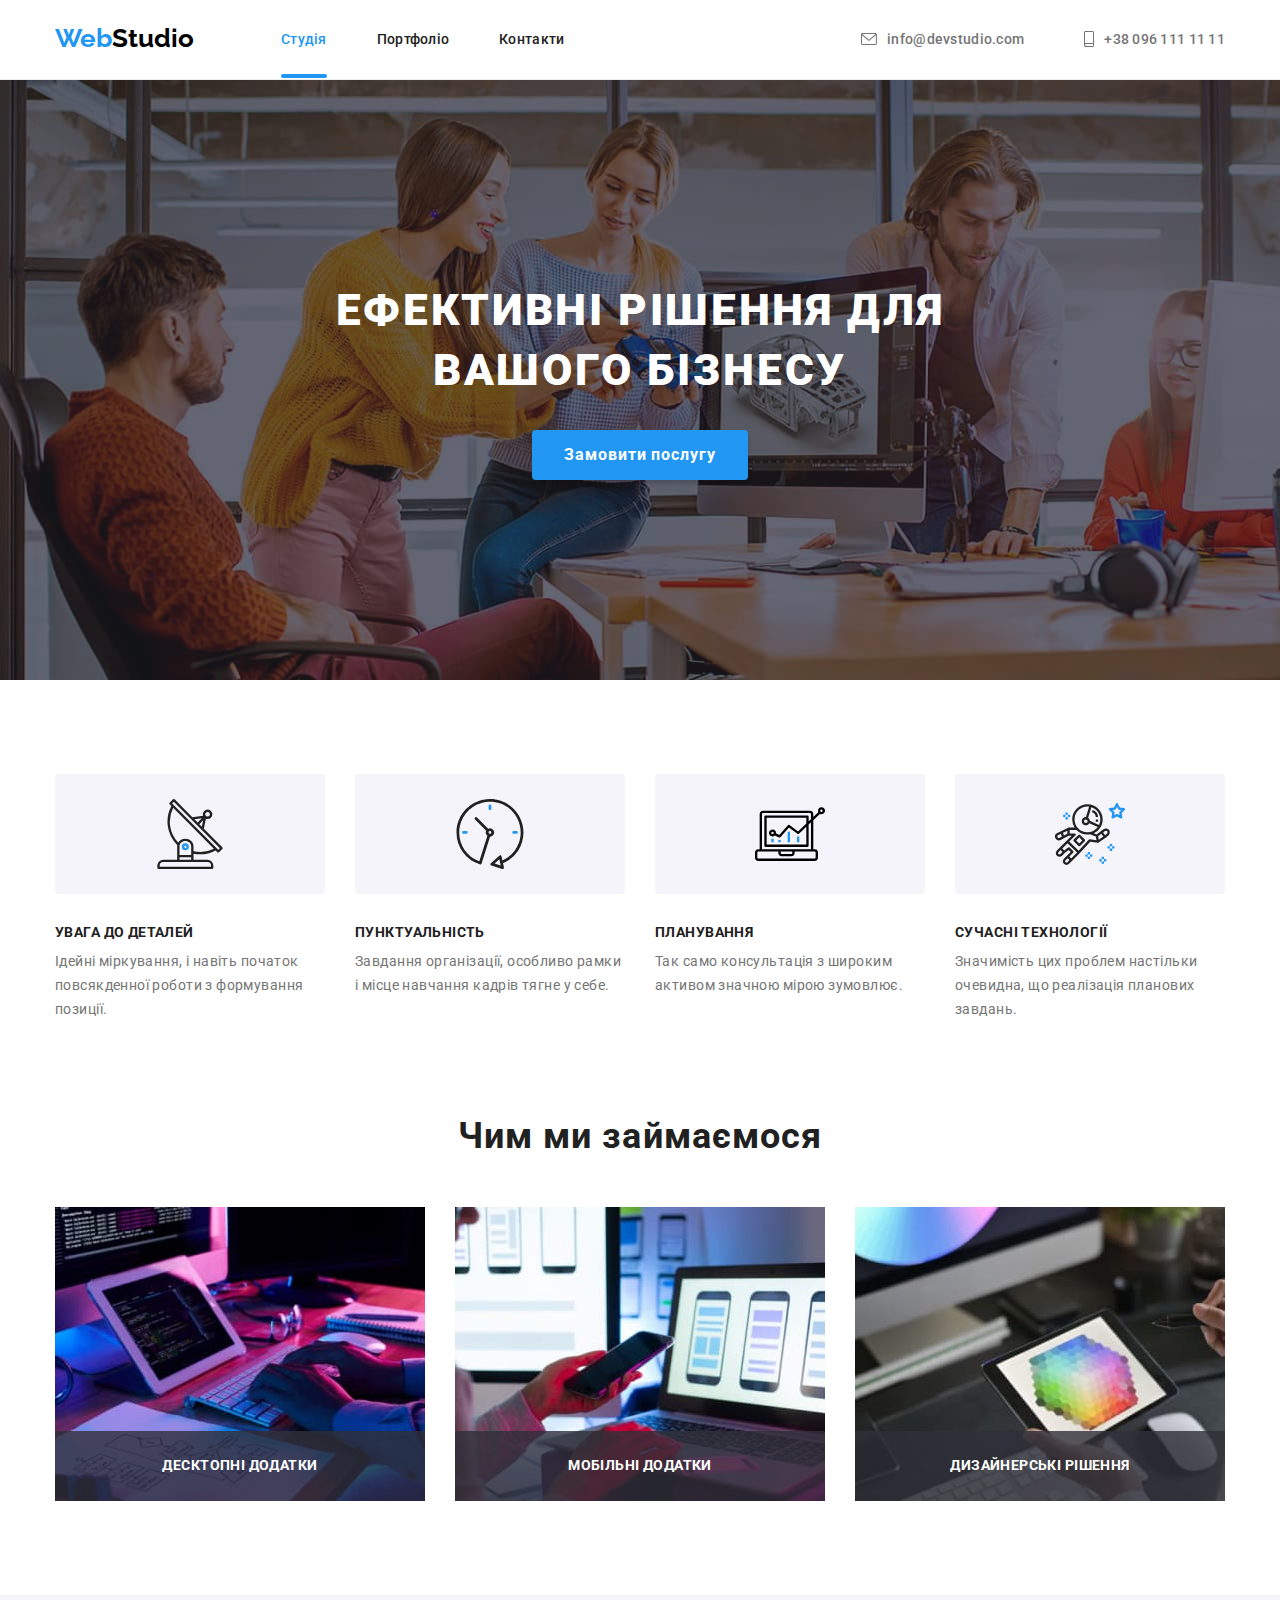
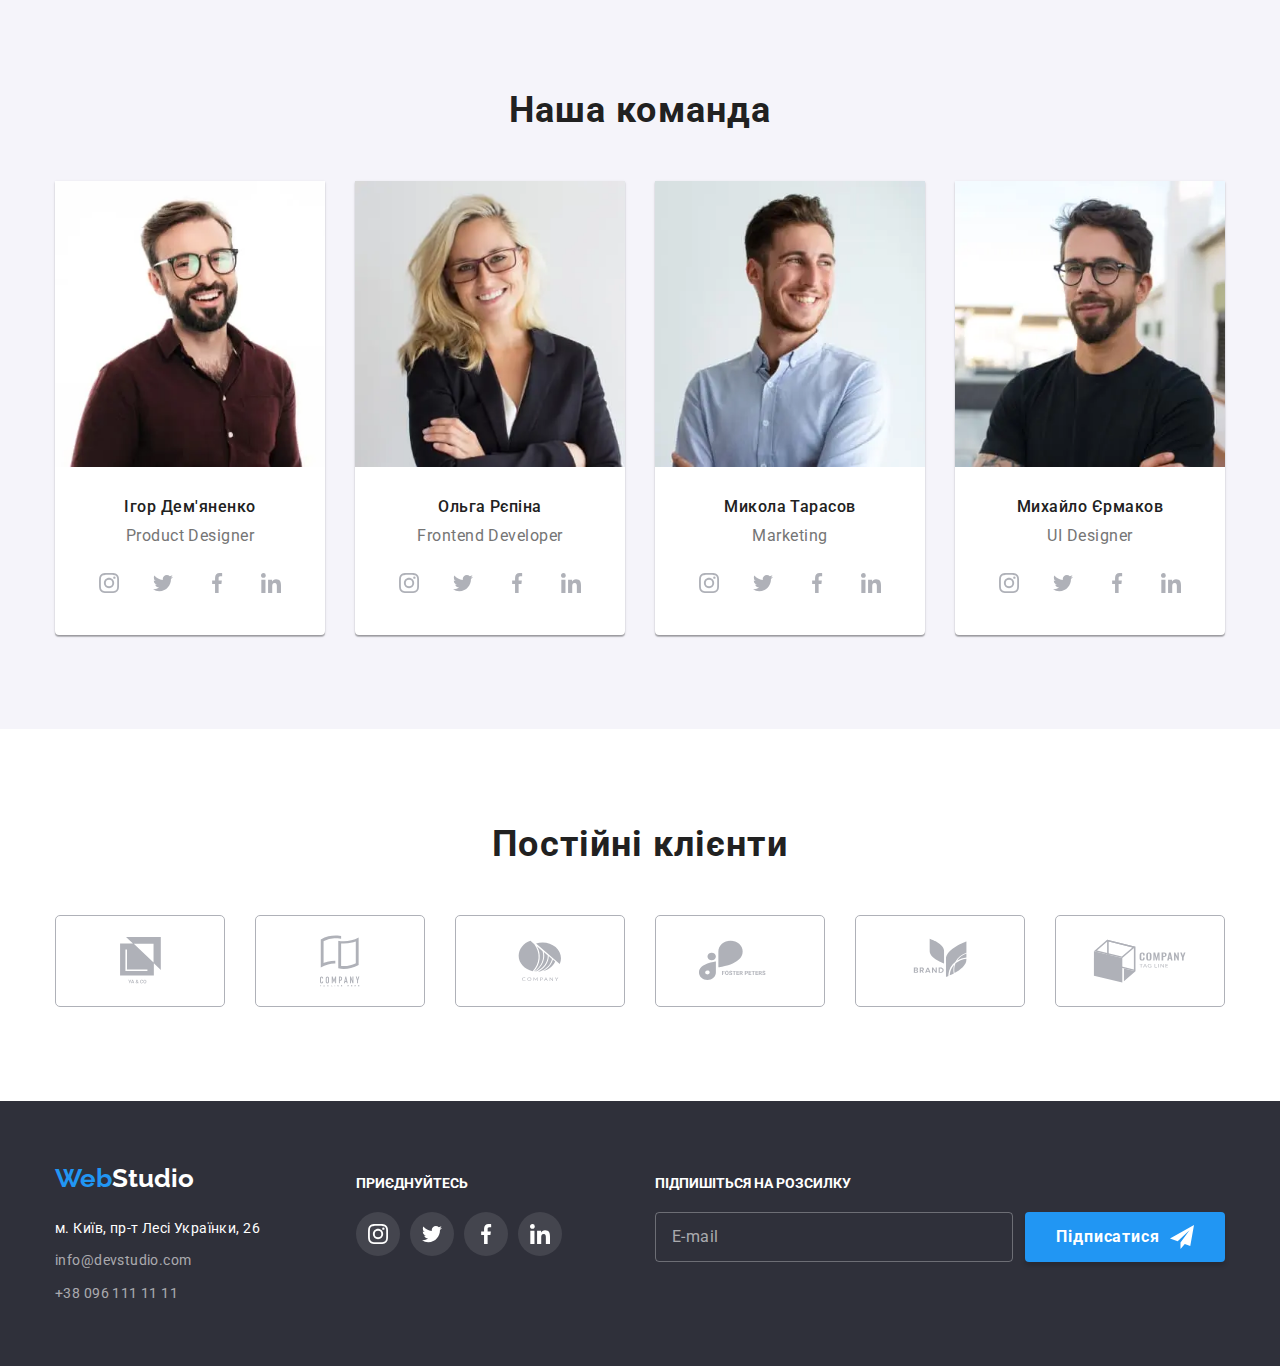
==== commit 1fd4980b: "Footer + modal and customers" ====
--- a/index.html
+++ b/index.html
@@ -213,8 +213,8 @@
 
           <li class="services__item">
             <a class="services__link" href=""><img
-                srcset="./imagies/our-services/design-solutions-370.jpg 1x, ./imagies/our-services/design-solutions-370@2x.jpg 2x"
-                src="./imagies/our-services/esign-solutions-370.jpg" alt="розробка дизайну" width="370" height="294" />
+                srcset="./imagies/our-services/mobile-app-370.jpg 1x, ./imagies/our-services/mobile-app-370@2x.jpg 2x"
+                src="./imagies/our-services/mobile-app-370.jpg" alt="розробка дизайну" width="370" height="294" />
             </a>
             <div class="services__descr-box">
               <p class="services__description">Мобільні додатки</p>
@@ -223,9 +223,9 @@
 
           <li class="services__item">
             <a class="services__link" href=""><img
-                srcset="./imagies/our-services/mobile-app-370.jpg 1x, ./imagies/our-services/mobile-app-370@2x.jpg 2x"
-                src="./imagies/our-services/mobile-app-370.jpg" alt="человек выбирает цвет на планшете" width="370"
-                height="294" />
+                srcset="./imagies/our-services/design-solutions-370.jpg 1x, ./imagies/our-services/design-solutions-370@2x.jpg 2x"
+                src="./imagies/our-services/design-solutions-370.jpg" alt="человек выбирает цвет на планшете"
+                width="370" height="294" />
             </a>
             <div class="services__descr-box">
               <p class="services__description">Дизайнерські рішення</p>
@@ -546,7 +546,7 @@
 
   <!-- Footer -->
   <footer class="footer">
-    <div class="container">
+    <div class="container footer__container">
       <div class="address-info">
         <a class="logo footer__logo" href="./index.html"><span class="logo__acc">Web</span>Studio</a>
         <address>
--- a/css/main.min.css
+++ b/css/main.min.css
@@ -1 +1 @@
-:root{--m-bcg-col: #fff;--alt-bcg-col: #f5f4fa;--whatwedo-bcg-col: rgba(47, 48, 58, 0.8);--f-bcg-col: #2f303a;--m-col: #212121;--alt-col: #757575;--acc-col: #2196f3;--logo-h-col: #000000;--logo-f-col: #fff;--hero-col: #fff;--btn-alt-col: #fff;--btn-hover-bcg-col: #188ce8;--foot-alph-col: rgba(255, 255, 255, 0.6);--card-bcg-col: #fff;--card-border-col: #eee;--card-over-bcg-col: rgba(33, 150, 243, 0.9);--header-border-col: #ececec;--icon-fill: #afb1b8;--backdrop-bcg-col: rgba(0, 0, 0, 0.2);--modal-border-col: rgba(33, 33, 33, 0.2);--modal-plhold-col: rgba(117, 117, 117, 0.5);--join-us-bcg-col: rgba(255, 255, 255, 0.3)}.link,.customers__link,.staff__social-media-link,.hero__btn,.modal-menu__close-button,.modal-menu,.contacts__icon,.header__contact-link{transition-property:color,background-color,box-shadow,fill,border,opacity,visibility;transition-duration:250ms;transition-timing-function:cubic-bezier(0.4, 0, 0.2, 1)}@media screen and (min-width: 320px){html,body{overflow-x:hiden}}h1,h2,h3,h4,h5,h6{margin:0}p{margin:0}body{font-family:"Roboto",sans-serif;color:var(--m-col);background-color:var(--m-bcg-col)}img{display:block;max-width:100%}.list{list-style-type:none;padding:0;margin:0}.link{text-decoration:none;color:var(--m-col)}button{line-height:0px;border:none;background:none;padding:0px}.contact-form__checkbox_visually-hiden,.filter-title_visually-hiden,.abilities__title_visually-hiden{position:absolute;width:1px;height:1px;margin:-1px;border:0;padding:0;white-space:nowrap;clip-path:inset(100%);clip:rect(0 0 0 0);overflow:hidden}.container{padding-left:15px;padding-right:15px;margin-left:auto;margin-right:auto}@media screen and (max-width: 767px){.container{max-width:480px}}@media screen and (min-width: 768px){.container{width:768px}}@media screen and (min-width: 1200px){.container{width:1200px}}.section__title{text-align:center;letter-spacing:.03em}@media screen and (max-width: 1199px){.section{padding-top:60px;padding-bottom:60px}.section__title{margin-bottom:30px;font-size:28px;line-height:1.1428571429}}@media screen and (min-width: 1200px){.section{padding-top:94px;padding-bottom:94px}.section__title{margin-bottom:50px;font-size:36px;line-height:1.1666666667}}*{outline:#bb37bb solid 1px}.header{width:100%;border-bottom:1px solid var(--header-border-col)}.header__container{display:flex;justify-content:space-between}.header__contact-link{display:flex;align-items:center}.header__contact-link:hover .contacts__icon,.header__contact-link:focus .contacts__icon{fill:var(--acc-col)}.contacts__icon{line-height:0px}@media screen and (max-width: 767px){.header{position:relative;height:60px;padding:16px 0px}.header__container{flex-wrap:wrap;align-items:center;width:100%}.navigation{display:none}.contacts{display:none}}@media screen and (min-width: 768px){.header{height:80px;padding-top:21px}.burger-menu-button{display:none}.header__nav{display:flex}.header__navigation{display:flex;align-items:center;margin-left:87px;font-weight:500;font-size:14px;line-height:1.1428571429;letter-spacing:.02em}.navigation__item{display:block}.navigation__item:not(:last-child){margin-right:50px}.link_active-page{color:var(--acc-col);position:relative}.link_active-page::after{display:block;position:absolute;bottom:-32px;width:100%;height:4px;background-color:var(--acc-col);border-radius:2px;content:""}.contacts{font-weight:500;font-size:12px;line-height:1.1666666667;letter-spacing:.02em;color:var(--alt-col)}.contacts__item:not(:last-child){margin-bottom:10px}.contacts__tel{display:flex;align-items:center}.icon-envelope_tablet{width:14px;height:10px;margin-right:8px}.icon-smartphone_tablet{width:10px;height:14px;margin-right:8px}}@media screen and (min-width: 1200px){.contacts{display:flex;align-items:center;font-size:14px;line-height:1.1714285714;letter-spacing:.02em}.contacts__item:not(:last-child){margin-bottom:0px;margin-right:30px}.icon-envelope_tablet{width:16px;height:12px;margin-right:10px}.icon-smartphone_tablet{width:10px;height:16px;margin-right:10px}}.logo{display:flex;font-family:"Raleway";font-weight:700;text-decoration:none;align-items:center}.header__logo{color:var(--logo-h-col)}.logo__acc{color:var(--acc-col)}.footer__logo{margin-bottom:20px}@media screen and (max-width: 1199px){.logo{font-size:24px;line-height:1.1741666667}}@media screen and (min-width: 1200px){.logo{font-size:26px;line-height:1.3830769231}}.modal-menu{opacity:0;visibility:hidden;top:0px;left:0px;position:fixed;z-index:1000;pointer-events:none;height:100vh;width:100vw;margin-left:auto;margin-top:auto;background-color:var(--m-bcg-col);box-shadow:0 0 0 100vmax rgba(0,0,0,.5)}.modal-menu .contacts,.modal-menu .navigation_modal-menu{display:block}.is-open.modal-menu{opacity:1;visibility:visible;pointer-events:auto}.modal-menu__container{display:flex;flex-direction:column;justify-content:space-between;position:relative;padding:48px 40px;width:100vw;height:100%}.modal-menu__close-button{position:absolute;top:15px;right:15px}.modal-menu__close-button:hover,.modal-menu__close-button:focus{fill:var(--acc-col)}.navigation_modal-menu{font-weight:500;font-size:40px;line-height:1.175;text-align:left;letter-spacing:.02em}.navigation__item_modal{margin-bottom:32px}.navigation__item_modal:last-child{margin-bottom:auto}.contacts__item_mobile{margin-bottom:32px;font-weight:500;font-size:24px;line-height:1.1666666667;letter-spacing:.02em}.contacts__item_mobile:last-child{margin-bottom:64px}.contacts__tel_acc{color:var(--acc-col)}.modal-menu__social-network-list{display:flex;flex-wrap:wrap}.modal-menu__social-network-item{padding:0px 10px;margin-bottom:10px}.modal-menu__social-network-item:first-child{padding-left:0px}.modal-menu__social-network-item:last-child{padding-right:0px}.modal-menu__social-network-item:not(:last-child){border-right:1px solid var(--modal-border-col)}.modal-menu__social-network-link{font-weight:500;font-size:18px;line-height:1.2222222222;letter-spacing:.02em;color:var(--acc-col)}.hero{width:100%;max-width:480px;padding:118px 60px;margin-left:auto;margin-right:auto;color:var(--hero-col);background-color:var(--f-bcg-col);background-size:cover;text-align:center}.hero__title{width:100%;max-width:360px;margin-left:auto;margin-right:auto;margin-bottom:30px;font-size:26px;line-height:1.6153846154;font-weight:900;text-align:center;letter-spacing:.06em;text-transform:uppercase}.hero__btn{padding:10px 24px}@media screen and (max-width: 320px){.hero__btn{word-wrap:break-word}}@media screen and (max-width: 767px){.hero{background-image:linear-gradient(to top, rgba(47, 48, 58, 0.4), rgba(47, 48, 58, 0.4)),url(../../imagies/hero/hero-480.jpg)}}@media screen and (max-width: 767px)and (min-device-pixel-ratio: 2),screen and (max-width: 767px)and (min-resolution: 192dpi),screen and (max-width: 767px)and (min-resolution: 2dppx){.hero{background-image:linear-gradient(to top, rgba(47, 48, 58, 0.4), rgba(47, 48, 58, 0.4)),url("../../imagies/hero/hero-480@2x.jpg")}}@media screen and (min-width: 768px){.hero{max-width:768px;max-height:400px;padding-top:118px;padding-bottom:118px;background-image:linear-gradient(to top, rgba(47, 48, 58, 0.4), rgba(47, 48, 58, 0.4)),url(../../imagies/hero/hero-768.jpg)}}@media screen and (min-width: 768px)and (min-device-pixel-ratio: 2),screen and (min-width: 768px)and (min-resolution: 192dpi),screen and (min-width: 768px)and (min-resolution: 2dppx){.hero{background-image:linear-gradient(to top, rgba(47, 48, 58, 0.4), rgba(47, 48, 58, 0.4)),url("../../imagies/hero/hero-768@2x.jpg")}}@media screen and (min-width: 1200px){.hero{max-width:1600px;max-height:600px;padding-top:200px;padding-bottom:200px;background-image:linear-gradient(to top, rgba(47, 48, 58, 0.4), rgba(47, 48, 58, 0.4)),url(../../imagies/hero/hero-1600.jpg)}}@media screen and (min-width: 1200px)and (min-device-pixel-ratio: 2),screen and (min-width: 1200px)and (min-resolution: 192dpi),screen and (min-width: 1200px)and (min-resolution: 2dppx){.hero{background-image:linear-gradient(to top, rgba(47, 48, 58, 0.4), rgba(47, 48, 58, 0.4)),url("../../imagies/hero/hero-1600@2x.jpg")}}@media screen and (min-width: 1200px){.hero__title{width:100%;max-width:696px;font-size:44px;line-height:1.3636363636}}@media screen and (min-width: 1200px){.hero__btn{padding:10px 32px}}.btn{border:0;border-radius:4px;box-shadow:0px 4px 4px rgba(0,0,0,.15);font-family:inherit;font-weight:700;font-size:16px;line-height:1.875;color:var(--hero-col);background-color:var(--acc-col);text-align:center;letter-spacing:.06em}.btn:hover,.btn:focus{background-color:var(--btn-hover-bcg-col);cursor:pointer}.abilities__icon-box{display:flex;justify-content:center;align-items:center;height:120px;margin-bottom:30px;border-radius:4px;background-color:var(--alt-bcg-col)}.abilities__title{margin-bottom:10px;font-size:14px;line-height:1.1428571429;letter-spacing:.03em;text-transform:uppercase}.abilities__descr{font-size:14px;line-height:1.7;letter-spacing:.03em;color:var(--alt-col)}@media screen and (max-width: 767px){.abilities__title{text-align:center}.abilities__list-item:not(:last-child){margin-bottom:30px}}@media screen and (min-width: 768px){.abilities__list{display:flex;gap:30px;flex-wrap:wrap}.abilities__list-item{display:block;width:354px;margin-bottom:0px}}@media screen and (min-width: 1200px){.abilities__list-item{width:270px}}@media screen and (max-width: 1199px){.services{display:none}}@media screen and (min-width: 1200px){.services{padding-top:0}.services__list{display:flex}.services__item{position:relative}.services__item:not(:last-child){margin-right:30px}.services__descr-box{width:100%;height:70px;padding:27px 0;position:absolute;bottom:0;pointer-events:none;color:var(--hero-col);background-color:var(--whatwedo-bcg-col);text-transform:uppercase;font-size:14px;line-height:1.14;font-weight:700;letter-spacing:.03em;text-align:center}}.staff{background-color:var(--alt-bcg-col);font-size:16px;text-align:center;letter-spacing:.03em}.staff__item{display:block;width:100%;background-color:var(--m-bcg-col);border-radius:0px 0px 4px 4px;box-shadow:0px 1px 3px rgba(0,0,0,.12),0px 1px 1px rgba(0,0,0,.14),0px 2px 1px rgba(0,0,0,.2)}.staff__name{margin-top:30px;margin-bottom:10px;font-weight:500;font-size:16px;line-height:1.1875;text-align:center}.staff__position{margin-bottom:16px;color:var(--alt-col);font-size:16px;line-height:1.1875}.staff__social-media-list{display:flex;justify-content:center;gap:10px}.staff__social-media-item{display:flex;justify-content:center;align-items:center}.staff__social-media-link{display:flex;justify-content:center;align-items:center;width:44px;height:44px;border-radius:50% 50%;fill:var(--icon-fill)}.staff__social-media-link:hover,.staff__social-media-link:focus{background-color:var(--acc-col);fill:var(--btn-alt-col)}.staff__social-media-icon{display:block}@media screen and (max-width: 767px){.staff__item{max-width:450px;padding-bottom:24px}.staff__item:not(:last-child){margin-bottom:30px}}@media screen and (min-width: 768px){.staff__list{display:flex;gap:30px;flex-wrap:wrap}.staff__item{max-width:354px;padding-bottom:0px}}@media screen and (min-width: 1200px){.staff__item{max-width:270px}}.customers__list{display:flex;flex-wrap:wrap;justify-content:center;gap:30px}.customers__link{display:flex;justify-content:center;align-items:center;width:100%;height:100%;fill:var(--icon-fill);border:1px solid var(--icon-fill);border-radius:5px}.customers__link:hover,.customers__link:focus{fill:var(--acc-col);border:1px solid var(--acc-col)}.customers__logo{display:block}@media screen and (max-width: 767px){.customers__item{width:210px;height:92px}}@media screen and (min-width: 768px){.customers__item{width:226px;height:92px}}@media screen and (min-width: 1200px){.customers__item{width:170px;height:92px}}.footer{display:none;padding-top:60px;padding-bottom:60px;background-color:var(--f-bcg-col)}.footer .container{display:flex}.footer__title{display:block;color:var(--logo-f-col);margin-bottom:20px;text-transform:uppercase;font-size:14px;line-height:1.14;font-weight:700}.link:hover,.link:focus{color:var(--acc-col)}.filter-list{display:flex;flex-basis:575px;margin-bottom:50px;column-gap:8px;justify-content:center}.filter-list__item{padding:6px 22px;min-width:73px;font-family:inherit;font-weight:500;font-size:16px;line-height:1.6;text-align:center;letter-spacing:.03em;background-color:var(--alt-bcg-col);color:var(--m-col);border:none;border-radius:4px}.filter-list__item:hover,.filter-list__item:focus{background-color:var(--acc-col);box-shadow:0px 3px 1px rgba(0,0,0,.1),0px 1px 2px rgba(0,0,0,.08),0px 2px 2px rgba(0,0,0,.12);color:var(--btn-alt-col);cursor:pointer}.card-list{display:flex;flex-wrap:wrap;column-gap:30px;row-gap:30px}.card{background-color:var(--card-bcg-col)}.card:hover,.card:focus{box-shadow:0px 1px 1px rgba(0,0,0,.12),0px 4px 4px rgba(0,0,0,.06),1px 4px 6px rgba(0,0,0,.16)}.card__link:hover,.card__link:focus{color:inherit}.card__link:hover .card__overlay,.card__link:hover .card__overlay,.card__link:focus .card__overlay,.card__link:focus .card__overlay{transform:translate(0, 0)}.card__description{padding:20px 24px;border:1px solid var(--card-border-col);border-top:none}.card__title{font-size:18px;line-height:2;letter-spacing:.06em;margin-bottom:4px}.card__type{font-size:16px;line-height:1.88;color:var(--alt-col)}.card__box{overflow:hidden;position:relative}.card__overlay{position:absolute;width:100%;height:100%;padding:63px 24px;top:0;left:0;background-color:var(--card-over-bcg-col);color:var(--hero-col);font-size:18px;line-height:1.56;letter-spacing:.03em;overflow:auto;transform:translate(0, 100%);transition-property:transform;transition-duration:250ms;transition-timing-function:cubic-bezier(0.4, 0, 0.2, 1)}.backdrop{position:fixed;top:0;left:0;width:100%;height:100%;z-index:100;transition-property:opacity,transform,visibility;transition-timing-function:cubic-bezier(0.4, 0, 0.2, 1);transition-duration:250ms;background-color:var(--backdrop-bcg-col)}.backdrop_is-hidden{opacity:0;visibility:hidden;pointer-events:none;transform:scale(-100%)}.modal{width:528px;height:581px;position:relative;top:50%;left:50%;transform:translate(-50%, -50%);background-color:var(--card-bcg-col);box-shadow:0px 1px 3px rgba(0,0,0,.12),0px 1px 1px rgba(0,0,0,.14),0px 2px 1px rgba(0,0,0,.2);border-radius:4px}.close-button{position:absolute;top:10px;right:10px;width:30px;height:30px;padding:0px;background-color:var(--card-bcg-col);border:1px solid rgba(0,0,0,.1);border-radius:50%;transition-property:fill;transition-duration:250ms;transition-timing-function:cubic-bezier(0.4, 0, 0.2, 1);cursor:pointer}.close-button:hover,.close-button:focus{fill:var(--acc-col)}.close-button__icon{display:block;margin-left:auto;margin-right:auto}.contact-form{display:flex;flex-direction:column;padding:40px}.contact-form__title{margin-bottom:12px;font-weight:700;font-size:20px;line-height:1.15;text-align:center;letter-spacing:.03em}.contact-form__input-label{margin-bottom:4px;color:var(--alt-col);font-size:12px;line-height:1.17;letter-spacing:.01em}.contact-form__input-icon{position:relative;margin-bottom:10px}.contact-form__svg{position:absolute;top:50%;left:12px;transform:translateY(-50%);transition-property:fill;transition-duration:250ms;transition-timing-function:cubic-bezier(0.4, 0, 0.2, 1);pointer-events:none}.contact-form__input{height:40px;width:100%;padding-left:42px;outline:none;border:1px solid var(--modal-border-col);border-radius:4px;font-size:16px;transition-property:border-color;transition-duration:250ms;transition-timing-function:cubic-bezier(0.4, 0, 0.2, 1)}.contact-form__input:focus{border-color:var(--acc-col)}.contact-form__input:focus+.contact-form__svg{fill:var(--acc-col)}.contact-form__textarea{height:120px;margin-bottom:20px;padding:16px 12px;outline:none;border:1px solid var(--modal-border-col);border-radius:4px;resize:none;transition-property:border-color;transition-duration:250ms;transition-timing-function:cubic-bezier(0.4, 0, 0.2, 1)}.contact-form__textarea:focus{border-color:var(--acc-col)}.contact-form__textarea::placeholder{font-size:12px;line-height:1.16;letter-spacing:.01em;color:var(--modal-plhold-col)}.contact-form__checkbox-label{display:flex;align-items:center;margin-bottom:30px;font-size:14px;line-height:1.7;letter-spacing:.03em;color:var(--alt-col)}.contact-form__checkbox-label .terms{color:var(--acc-col)}.contact-form__fake-checkbox{display:flex;justify-content:center;align-items:center;margin-right:8px;width:16px;height:15px;border:2px solid var(--m-col);border-radius:2px;transition-property:border-color,background-color;transition-duration:250ms;transition-timing-function:cubic-bezier(0.4, 0, 0.2, 1)}.contact-form__fake-checkbox:hover{cursor:pointer}.contact-form__checkbox:checked+.contact-form__fake-checkbox{background-color:var(--acc-col);border-color:rgba(0,0,0,0);background-image:url(../imagies/svgicons/check.svg);background-repeat:no-repeat;background-size:contain;background-position:center}.contact-form__checkbox:focus+.contact-form__fake-checkbox{border-color:var(--acc-col)}.contact-form__submit{min-width:200px;height:50px;margin-left:auto;margin-right:auto}/*# sourceMappingURL=main.min.css.map */+:root{--m-bcg-col: #fff;--alt-bcg-col: #f5f4fa;--whatwedo-bcg-col: rgba(47, 48, 58, 0.8);--f-bcg-col: #2f303a;--m-col: #212121;--alt-col: #757575;--acc-col: #2196f3;--logo-h-col: #000000;--logo-f-col: #fff;--hero-col: #fff;--btn-alt-col: #fff;--btn-hover-bcg-col: #188ce8;--foot-alph-col: rgba(255, 255, 255, 0.6);--card-bcg-col: #fff;--card-border-col: #eee;--card-over-bcg-col: rgba(33, 150, 243, 0.9);--header-border-col: #ececec;--icon-fill: #afb1b8;--backdrop-bcg-col: rgba(0, 0, 0, 0.2);--modal-border-col: rgba(33, 33, 33, 0.2);--modal-plhold-col: rgba(117, 117, 117, 0.5);--join-us-bcg-col: rgba(255, 255, 255, 0.3)}.contact-form__fake-checkbox,.close-button,.newsletter__btn,.link,.customers__link,.staff__social-media-link,.social-netw__link,.hero__btn,.modal-menu__close-button,.modal-menu,.contacts__icon,.header__contact-link{transition-property:color,background-color,box-shadow,fill,border,border-color,opacity,visibility;transition-duration:250ms;transition-timing-function:cubic-bezier(0.4, 0, 0.2, 1)}@media screen and (min-width: 320px){html,body{overflow-x:hiden}}h1,h2,h3,h4,h5,h6{margin:0}p{margin:0}body{font-family:"Roboto",sans-serif;color:var(--m-col);background-color:var(--m-bcg-col)}img{display:block;max-width:100%}.list{list-style-type:none;padding:0;margin:0}.link{text-decoration:none;color:var(--m-col)}button{line-height:0px;border:none;background:none;padding:0px}.contact-form__checkbox_visually-hiden,.filter-title_visually-hiden,.abilities__title_visually-hiden{position:absolute;width:1px;height:1px;margin:-1px;border:0;padding:0;white-space:nowrap;clip-path:inset(100%);clip:rect(0 0 0 0);overflow:hidden}.container{padding-left:15px;padding-right:15px;margin-left:auto;margin-right:auto}@media screen and (max-width: 767px){.container{max-width:480px}}@media screen and (min-width: 768px){.container{width:768px}}@media screen and (min-width: 1200px){.container{width:1200px}}.section__title{text-align:center;letter-spacing:.03em}@media screen and (max-width: 1199px){.section{padding-top:60px;padding-bottom:60px}.section__title{margin-bottom:30px;font-size:28px;line-height:1.1428571429}}@media screen and (min-width: 1200px){.section{padding-top:94px;padding-bottom:94px}.section__title{margin-bottom:50px;font-size:36px;line-height:1.1666666667}}.header{width:100%;border-bottom:1px solid var(--header-border-col)}.header__container{display:flex;justify-content:space-between}.header__contact-link{display:flex;align-items:center}.header__contact-link:hover .contacts__icon,.header__contact-link:focus .contacts__icon{fill:var(--acc-col)}.contacts__icon{line-height:0px}.contacts__tel,.contacts__mail{color:var(--alt-col);fill:var(--alt-col)}@media screen and (max-width: 767px){.header{position:relative;height:60px;padding:16px 0px}.header__container{flex-wrap:wrap;align-items:center;width:100%}.navigation{display:none}.contacts{display:none}}@media screen and (min-width: 768px){.header{height:80px;padding-top:21px}.burger-menu-button{display:none}.header__nav{display:flex}.header__navigation{display:flex;align-items:center;margin-left:87px;font-weight:500;font-size:14px;line-height:1.1428571429;letter-spacing:.02em}.navigation__item{display:block}.navigation__item:not(:last-child){margin-right:50px}.link_active-page{color:var(--acc-col);position:relative}.link_active-page::after{display:block;position:absolute;bottom:-31px;width:100%;height:4px;background-color:var(--acc-col);border-radius:2px;content:""}.contacts{font-weight:500;font-size:12px;line-height:1.1666666667;letter-spacing:.02em}.contacts__item:not(:last-child){margin-bottom:10px}.contacts__tel{display:flex;align-items:center}.icon-envelope_tablet{width:14px;height:10px;margin-right:8px}.icon-smartphone_tablet{width:10px;height:14px;margin-right:8px}}@media screen and (min-width: 1200px){.contacts{display:flex;align-items:center;gap:30px;font-size:14px;line-height:1.1714285714;letter-spacing:.02em}.contacts__item:not(:last-child){margin-bottom:0px;margin-right:30px}.icon-envelope_tablet{width:16px;height:12px;margin-right:10px}.icon-smartphone_tablet{width:10px;height:16px;margin-right:10px}}.logo{display:flex;font-family:"Raleway";font-weight:700;text-decoration:none;align-items:center}.header__logo{color:var(--logo-h-col)}.logo__acc{color:var(--acc-col)}.footer__logo{margin-bottom:20px}@media screen and (max-width: 1199px){.logo{font-size:24px;line-height:1.1741666667}.footer__logo{justify-content:center}}@media screen and (min-width: 1200px){.logo{font-size:26px;line-height:1.3830769231}}.modal-menu{opacity:0;visibility:hidden;top:0px;left:0px;position:fixed;z-index:1000;pointer-events:none;height:100vh;width:100vw;margin-left:auto;margin-top:auto;background-color:var(--m-bcg-col);box-shadow:0 0 0 100vmax rgba(0,0,0,.5)}.modal-menu .contacts,.modal-menu .navigation_modal-menu{display:block}.is-open.modal-menu{opacity:1;visibility:visible;pointer-events:auto}.modal-menu__container{display:flex;flex-direction:column;justify-content:space-between;position:relative;padding:48px 40px;width:100vw;height:100%}.modal-menu__close-button{position:absolute;top:15px;right:15px}.modal-menu__close-button:hover,.modal-menu__close-button:focus{fill:var(--acc-col)}.navigation_modal-menu{font-weight:500;font-size:40px;line-height:1.175;text-align:left;letter-spacing:.02em}.navigation__item_modal{margin-bottom:32px}.navigation__item_modal:last-child{margin-bottom:auto}.contacts__item_mobile{margin-bottom:32px;font-weight:500;font-size:24px;line-height:1.1666666667;letter-spacing:.02em}.contacts__item_mobile:last-child{margin-bottom:64px}.contacts__tel_acc{color:var(--acc-col)}.modal-menu__social-network-list{display:flex;flex-wrap:wrap}.modal-menu__social-network-item{padding:0px 10px;margin-bottom:10px}.modal-menu__social-network-item:first-child{padding-left:0px}.modal-menu__social-network-item:last-child{padding-right:0px}.modal-menu__social-network-item:not(:last-child){border-right:1px solid var(--modal-border-col)}.modal-menu__social-network-link{font-weight:500;font-size:18px;line-height:1.2222222222;letter-spacing:.02em;color:var(--acc-col)}.hero{width:100%;max-width:480px;padding:118px 60px;margin-left:auto;margin-right:auto;color:var(--hero-col);background-color:var(--f-bcg-col);background-size:cover;text-align:center}.hero__title{width:100%;max-width:360px;margin-left:auto;margin-right:auto;margin-bottom:30px;font-size:26px;line-height:1.6153846154;font-weight:900;text-align:center;letter-spacing:.06em;text-transform:uppercase}.hero__btn{padding:10px 24px}@media screen and (max-width: 320px){.hero__btn{word-wrap:break-word}}@media screen and (max-width: 767px){.hero{background-image:linear-gradient(to top, rgba(47, 48, 58, 0.4), rgba(47, 48, 58, 0.4)),url(../../imagies/hero/hero-480.jpg)}}@media screen and (max-width: 767px)and (min-device-pixel-ratio: 2),screen and (max-width: 767px)and (min-resolution: 192dpi),screen and (max-width: 767px)and (min-resolution: 2dppx){.hero{background-image:linear-gradient(to top, rgba(47, 48, 58, 0.4), rgba(47, 48, 58, 0.4)),url("../../imagies/hero/hero-480@2x.jpg")}}@media screen and (min-width: 768px){.hero{max-width:768px;max-height:400px;padding-top:118px;padding-bottom:118px;background-image:linear-gradient(to top, rgba(47, 48, 58, 0.4), rgba(47, 48, 58, 0.4)),url(../../imagies/hero/hero-768.jpg)}}@media screen and (min-width: 768px)and (min-device-pixel-ratio: 2),screen and (min-width: 768px)and (min-resolution: 192dpi),screen and (min-width: 768px)and (min-resolution: 2dppx){.hero{background-image:linear-gradient(to top, rgba(47, 48, 58, 0.4), rgba(47, 48, 58, 0.4)),url("../../imagies/hero/hero-768@2x.jpg")}}@media screen and (min-width: 1200px){.hero{max-width:1600px;max-height:600px;padding-top:200px;padding-bottom:200px;background-image:linear-gradient(to top, rgba(47, 48, 58, 0.4), rgba(47, 48, 58, 0.4)),url(../../imagies/hero/hero-1600.jpg)}}@media screen and (min-width: 1200px)and (min-device-pixel-ratio: 2),screen and (min-width: 1200px)and (min-resolution: 192dpi),screen and (min-width: 1200px)and (min-resolution: 2dppx){.hero{background-image:linear-gradient(to top, rgba(47, 48, 58, 0.4), rgba(47, 48, 58, 0.4)),url("../../imagies/hero/hero-1600@2x.jpg")}}@media screen and (min-width: 1200px){.hero__title{width:100%;max-width:696px;font-size:44px;line-height:1.3636363636}}@media screen and (min-width: 1200px){.hero__btn{padding:10px 32px}}.btn{border:0;border-radius:4px;box-shadow:0px 4px 4px rgba(0,0,0,.15);font-family:inherit;font-weight:700;font-size:16px;line-height:1.875;color:var(--hero-col);background-color:var(--acc-col);text-align:center;letter-spacing:.06em}.btn:hover,.btn:focus{background-color:var(--btn-hover-bcg-col);cursor:pointer}.abilities__icon-box{display:flex;justify-content:center;align-items:center;height:120px;margin-bottom:30px;border-radius:4px;background-color:var(--alt-bcg-col)}.abilities__title{margin-bottom:10px;font-size:14px;line-height:1.1428571429;letter-spacing:.03em;text-transform:uppercase}.abilities__descr{font-size:14px;line-height:1.7;letter-spacing:.03em;color:var(--alt-col)}@media screen and (max-width: 767px){.abilities__title{text-align:center}.abilities__list-item:not(:last-child){margin-bottom:30px}}@media screen and (min-width: 768px){.abilities__list{display:flex;gap:30px;flex-wrap:wrap}.abilities__list-item{display:block;width:354px;margin-bottom:0px}}@media screen and (min-width: 1200px){.abilities__list-item{width:270px}}@media screen and (max-width: 1199px){.services{display:none}}@media screen and (min-width: 1200px){.services{padding-top:0}.services__list{display:flex}.services__item{position:relative}.services__item:not(:last-child){margin-right:30px}.services__descr-box{width:100%;height:70px;padding:27px 0;position:absolute;bottom:0;pointer-events:none;color:var(--hero-col);background-color:var(--whatwedo-bcg-col);text-transform:uppercase;font-size:14px;line-height:1.14;font-weight:700;letter-spacing:.03em;text-align:center}}.staff{background-color:var(--alt-bcg-col);font-size:16px;text-align:center;letter-spacing:.03em}.staff__item{display:block;width:100%;padding-bottom:24px;background-color:var(--m-bcg-col);border-radius:0px 0px 4px 4px;box-shadow:0px 1px 3px rgba(0,0,0,.12),0px 1px 1px rgba(0,0,0,.14),0px 2px 1px rgba(0,0,0,.2)}.staff__name{margin-top:30px;margin-bottom:10px;font-weight:500;font-size:16px;line-height:1.1875;text-align:center}.staff__position{margin-bottom:16px;color:var(--alt-col);font-size:16px;line-height:1.1875}.staff__social-media-list{display:flex;justify-content:center;gap:10px}.staff__social-media-item{display:flex;justify-content:center;align-items:center}.staff__social-media-link,.social-netw__link{display:flex;justify-content:center;align-items:center;width:44px;height:44px;border-radius:50% 50%;fill:var(--icon-fill)}.staff__social-media-link:hover,.social-netw__link:hover,.staff__social-media-link:focus,.social-netw__link:focus{background-color:var(--acc-col);fill:var(--btn-alt-col)}.staff__social-media-icon{display:block}@media screen and (max-width: 767px){.staff__item{max-width:450px}.staff__item:not(:last-child){margin-bottom:30px}}@media screen and (min-width: 768px){.staff__list{display:flex;gap:30px;flex-wrap:wrap}.staff__item{max-width:354px}}@media screen and (min-width: 1200px){.staff__item{max-width:270px;padding-bottom:30px}}.customers__list{display:flex;flex-wrap:wrap;justify-content:center;gap:30px}.customers__link{display:flex;justify-content:center;align-items:center;width:100%;height:100%;fill:var(--icon-fill);border:1px solid var(--icon-fill);border-radius:5px}.customers__link:hover,.customers__link:focus{fill:var(--acc-col);border:1px solid var(--acc-col)}.customers__logo{display:block}@media screen and (max-width: 767px){.customers__item{width:210px;height:92px}}@media screen and (min-width: 768px){.customers__item{width:226px;height:92px}}@media screen and (min-width: 1200px){.customers__item{width:170px;height:92px}}.footer{padding-top:60px;padding-bottom:60px;background-color:var(--f-bcg-col);text-align:center}.footer__title{display:block;color:var(--logo-f-col);margin-bottom:20px;text-transform:uppercase;font-size:14px;line-height:1.14;font-weight:700}@media screen and (min-width: 768px){.footer__container{display:flex;flex-wrap:wrap;justify-content:center;gap:60px 165px}}@media screen and (min-width: 1200px){.footer{text-align:start}.footer__container{flex-wrap:nowrap;justify-content:flex-start;gap:0px 0px}}.link:hover,.link:focus{color:var(--acc-col)}.footer__logo,.address-info__data{color:var(--logo-f-col)}.address-info__list{font-style:normal;font-size:14px;line-height:1.7;letter-spacing:.03em}.address-info__data_contact{color:var(--foot-alph-col)}@media screen and (max-width: 767px){.address-info{margin-bottom:60px}}@media screen and (max-width: 1199px){.address-info__item:not(:last-child){margin-bottom:8px}}@media screen and (min-width: 1200px){.address-info{width:231px}.address-info__item:not(:last-child){margin-bottom:9px}}.social-netw{color:var(--logo-f-col)}.social-netw__list{display:flex;justify-content:center;gap:10px}.social-netw__item{display:flex;justify-content:center;align-items:center}.social-netw__link{background-color:rgba(255,255,255,.1)}.social-netw__icon{fill:var(--logo-f-col)}@media screen and (max-width: 767px){.social-netw{margin-bottom:60px}}@media screen and (min-width: 1200px){.social-netw{padding-top:15px;margin-left:70px;color:var(--logo-f-col)}}.newsletter__input{padding:15px 16px;height:50px;background-color:rgba(0,0,0,0);border:1px solid var(--join-us-bcg-col);border-radius:4px;font-size:16px;line-height:1.25;letter-spacing:.03em;color:#fff}.newsletter__input::placeholder{font-size:16px;line-height:1.25;letter-spacing:.03em;color:var(--foot-alph-col)}.newsletter__btn{display:flex;justify-content:center;align-items:center;min-width:200px;height:50px;margin-left:auto;margin-right:auto}.newsletter__icon{margin-left:10px}@media screen and (max-width: 1199px){.newsletter{width:100%;max-width:450px}.newsletter__input{width:100%;margin-bottom:20px}}@media screen and (min-width: 1200px){.newsletter{padding-top:15px;margin-left:93px;width:570px}.newsletter__box{display:flex;gap:12px}.newsletter__input{width:358px}}.filter-list{display:flex;flex-basis:575px;margin-bottom:50px;column-gap:8px;justify-content:center}.filter-list__item{padding:6px 22px;min-width:73px;font-family:inherit;font-weight:500;font-size:16px;line-height:1.6;text-align:center;letter-spacing:.03em;background-color:var(--alt-bcg-col);color:var(--m-col);border:none;border-radius:4px}.filter-list__item:hover,.filter-list__item:focus{background-color:var(--acc-col);box-shadow:0px 3px 1px rgba(0,0,0,.1),0px 1px 2px rgba(0,0,0,.08),0px 2px 2px rgba(0,0,0,.12);color:var(--btn-alt-col);cursor:pointer}.card-list{display:flex;flex-wrap:wrap;column-gap:30px;row-gap:30px}.card{background-color:var(--card-bcg-col)}.card:hover,.card:focus{box-shadow:0px 1px 1px rgba(0,0,0,.12),0px 4px 4px rgba(0,0,0,.06),1px 4px 6px rgba(0,0,0,.16)}.card__link:hover,.card__link:focus{color:inherit}.card__link:hover .card__overlay,.card__link:hover .card__overlay,.card__link:focus .card__overlay,.card__link:focus .card__overlay{transform:translate(0, 0)}.card__description{padding:20px 24px;border:1px solid var(--card-border-col);border-top:none}.card__title{font-size:18px;line-height:2;letter-spacing:.06em;margin-bottom:4px}.card__type{font-size:16px;line-height:1.88;color:var(--alt-col)}.card__box{overflow:hidden;position:relative}.card__overlay{position:absolute;width:100%;height:100%;padding:63px 24px;top:0;left:0;background-color:var(--card-over-bcg-col);color:var(--hero-col);font-size:18px;line-height:1.56;letter-spacing:.03em;overflow:auto;transform:translate(0, 100%);transition-property:transform;transition-duration:250ms;transition-timing-function:cubic-bezier(0.4, 0, 0.2, 1)}.backdrop{position:fixed;top:0;left:0;width:100%;height:100%;z-index:100;transition-property:opacity,transform,visibility;transition-timing-function:cubic-bezier(0.4, 0, 0.2, 1);transition-duration:250ms;background-color:var(--backdrop-bcg-col)}.backdrop_is-hidden{opacity:0;visibility:hidden;pointer-events:none;transform:scale(-100%)}.modal{width:528px;height:581px;position:relative;top:50%;left:50%;transform:translate(-50%, -50%);background-color:var(--card-bcg-col);box-shadow:0px 1px 3px rgba(0,0,0,.12),0px 1px 1px rgba(0,0,0,.14),0px 2px 1px rgba(0,0,0,.2);border-radius:4px}@media screen and (max-width: 1199px){.modal{width:100%;max-width:450px;height:609px}}.close-button{position:absolute;top:10px;right:10px;width:30px;height:30px;padding:0px;background-color:var(--card-bcg-col);border:1px solid rgba(0,0,0,.1);border-radius:50%;cursor:pointer}.close-button:hover,.close-button:focus{fill:var(--acc-col)}.close-button__icon{display:block;margin-left:auto;margin-right:auto}.contact-form{display:flex;flex-direction:column;padding:40px}.contact-form__title{margin-bottom:12px;font-weight:700;font-size:20px;line-height:1.15;text-align:center;letter-spacing:.03em}.contact-form__input-label{margin-bottom:4px;color:var(--alt-col);font-size:12px;line-height:1.17;letter-spacing:.01em}.contact-form__input-icon{position:relative;margin-bottom:10px}.contact-form__svg{position:absolute;top:50%;left:12px;transform:translateY(-50%);transition-property:fill;transition-duration:250ms;transition-timing-function:cubic-bezier(0.4, 0, 0.2, 1);pointer-events:none}.contact-form__input{height:40px;width:100%;padding-left:42px;outline:none;border:1px solid var(--modal-border-col);border-radius:4px;font-size:16px;transition-property:border-color;transition-duration:250ms;transition-timing-function:cubic-bezier(0.4, 0, 0.2, 1)}.contact-form__input:focus{border-color:var(--acc-col)}.contact-form__input:focus+.contact-form__svg{fill:var(--acc-col)}.contact-form__textarea{height:120px;margin-bottom:20px;padding:16px 12px;outline:none;border:1px solid var(--modal-border-col);border-radius:4px;resize:none;transition-property:border-color;transition-duration:250ms;transition-timing-function:cubic-bezier(0.4, 0, 0.2, 1)}.contact-form__textarea:focus{border-color:var(--acc-col)}.contact-form__textarea::placeholder{font-size:12px;line-height:1.16;letter-spacing:.01em;color:var(--modal-plhold-col)}.contact-form__checkbox-label{display:flex;align-items:center;margin-bottom:30px;font-size:14px;line-height:1.7;letter-spacing:.03em;color:var(--alt-col)}.contact-form__checkbox-label .terms{color:var(--acc-col)}.contact-form__fake-checkbox{display:flex;justify-content:center;align-items:center;margin-right:8px;width:16px;height:15px;border:2px solid var(--m-col);border-radius:2px}.contact-form__fake-checkbox:hover{cursor:pointer}.contact-form__checkbox:checked+.contact-form__fake-checkbox{background-color:var(--acc-col);border-color:rgba(0,0,0,0);background-image:url(../imagies/svgicons/check.svg);background-repeat:no-repeat;background-size:contain;background-position:center}.contact-form__checkbox:focus+.contact-form__fake-checkbox{border-color:var(--acc-col)}.contact-form__submit{min-width:200px;height:50px;margin-left:auto;margin-right:auto}@media screen and (max-width: 1199px){.contact-form__checkbox-label{font-size:12px;line-height:1.1666666667}.contact-form__textarea::placeholder{font-size:14px;line-height:1.1428571429}}/*# sourceMappingURL=main.min.css.map */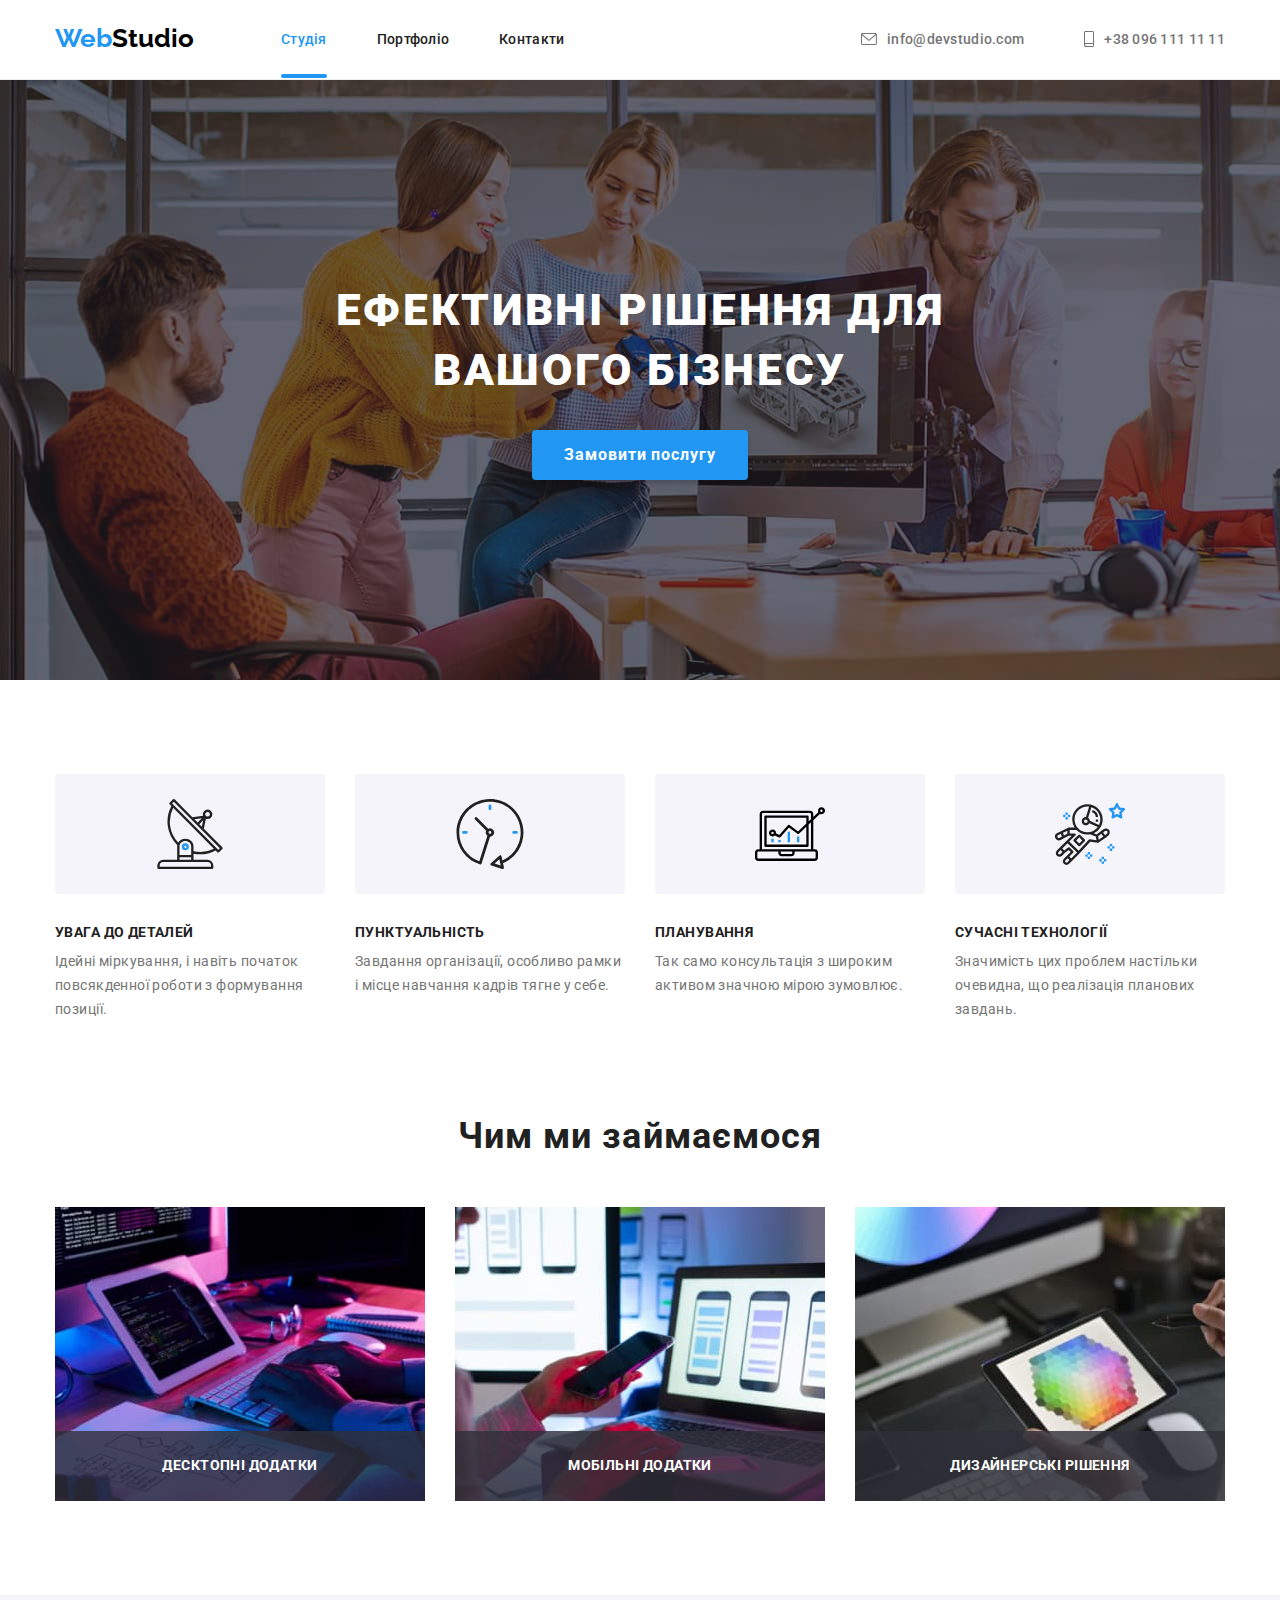
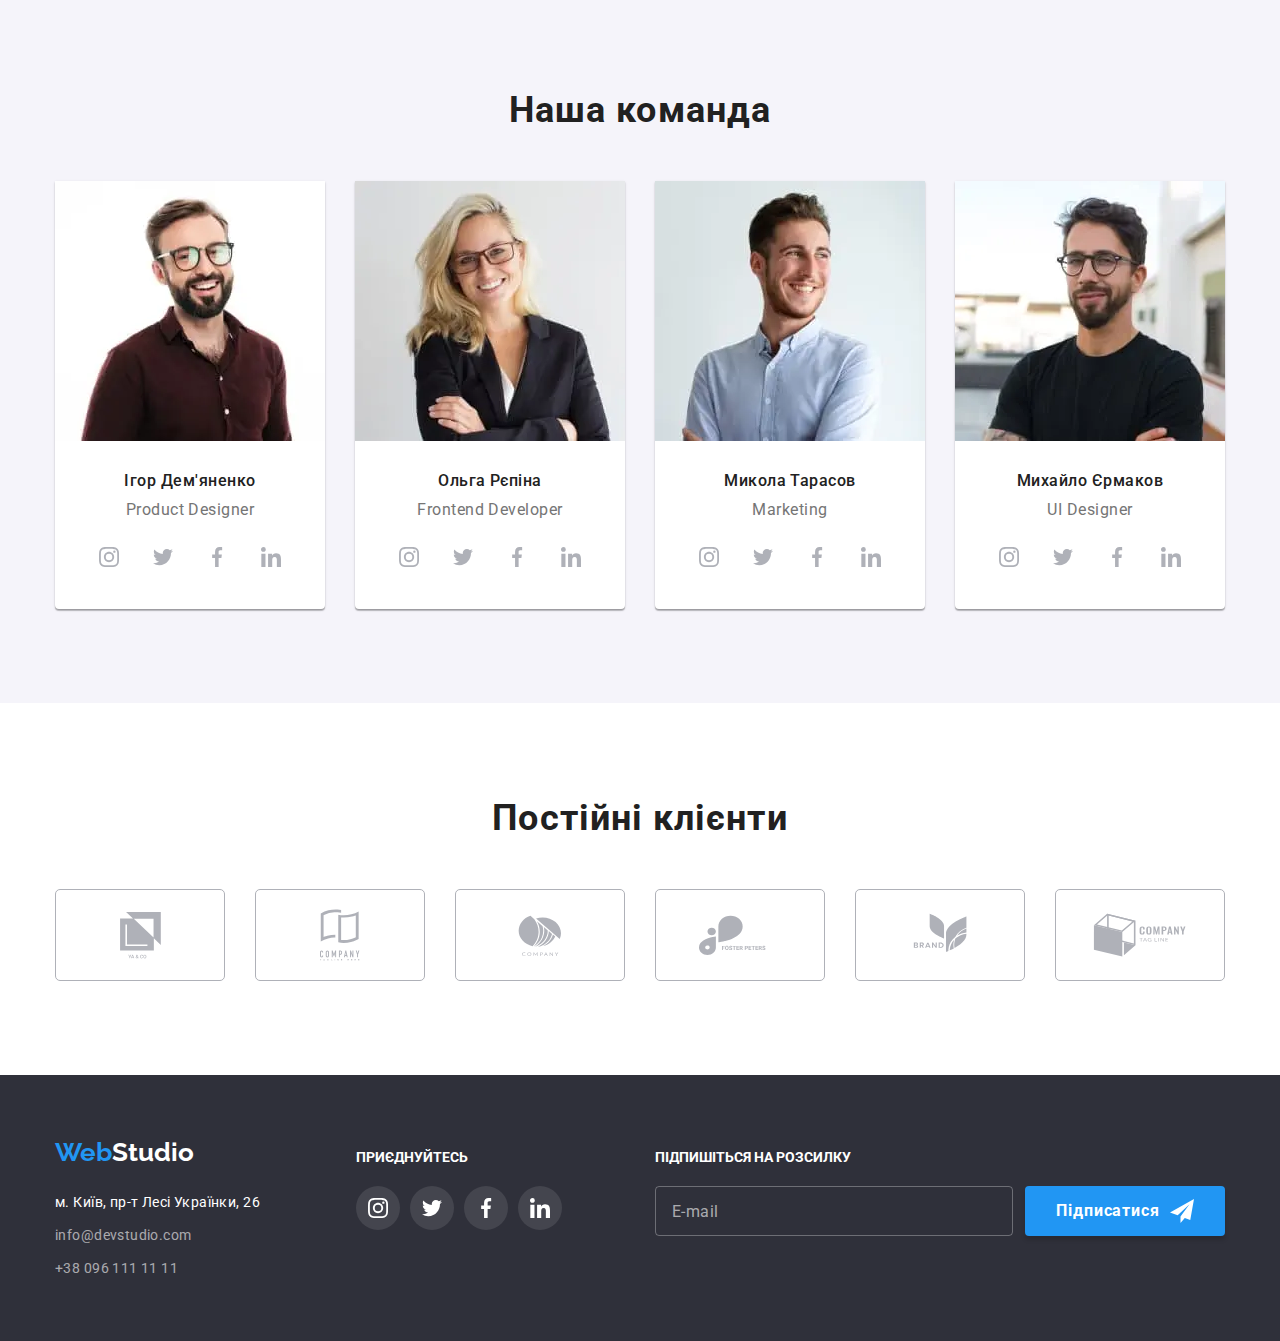
==== commit e4fa6d1c: "Final" ====
--- a/index.html
+++ b/index.html
@@ -247,18 +247,20 @@
 
               <source srcset="./imagies/staff/igor/igor-450@2x.webp 900w , ./imagies/staff/igor/igor-450.webp 450w"
                 media="(max-width: 767px)" sizes="(min-width: 450px) 450px, 100vw" type="image/webp" />
-              <source srcset="./imagies/staff/igor/igor-450@2x.jpeg 900w , ./imagies/staff/igor/igor-450.jpeg 450w"
+              <source srcset="./imagies/staff/igor/igor-450@2x.jpg 900w , ./imagies/staff/igor/igor-450.jpg 450w"
                 media="(max-width: 767px)" sizes="(min-width: 450px) 450px, 100vw" type="image/jpeg" />
+
+              <source srcset="./imagies/staff/igor/igor-270@2x.webp 540w , ./imagies/staff/igor/igor-270.webp 270w"
+                media="(min-width: 1200px)" sizes="270px" type="image/webp" />
+              <source srcset="./imagies/staff/igor/igor-270@2x.jpg 540w , ./imagies/staff/igor/igor-270.jpg 270w"
+                media="(min-width: 1200px)" sizes="270px" type="image/jpeg" />
 
               <source srcset="./imagies/staff/igor/igor-354@2x.webp 708w , ./imagies/staff/igor/igor-354.webp 354w"
                 media="(min-width: 768px)" sizes="354px" type="image/webp" />
-              <source srcset="./imagies/staff/igor/igor-354@2x.jpeg 708w , ./imagies/staff/igor/igor-354.jpeg 354w"
+              <source srcset="./imagies/staff/igor/igor-354@2x.jpg 708w , ./imagies/staff/igor/igor-354.jpg 354w"
                 media="(min-width: 768px)" sizes="354px" type="image/jpeg" />
 
-              <source srcset="./imagies/staff/igor/igor-270@2x.webp 540w , ./imagies/staff/igor/igor-270.webp 270w"
-                media="(min-width: 1200px)" sizes="270px" type="image/webp" />
-              <source srcset="./imagies/staff/igor/igor-270@2x.jpeg 540w , ./imagies/staff/igor/igor-270.jpeg 270w"
-                media="(min-width: 1200px)" sizes="270px" type="image/jpeg" />
+
 
               <img class="staff__portrait" src="./imagies/staff/ihor.jpg" alt="Игорь Демьяненко" />
             </picture>
@@ -305,22 +307,23 @@
             <picture>
               <source srcset="./imagies/staff/olga/olga-450@2x.webp 900w , ./imagies/staff/olga/olga-450.webp 450w"
                 media="(max-width: 767px)" sizes="(min-width: 450px) 450px, 100vw" type="image/webp" />
-              <source srcset="./imagies/staff/olga/olga-450@2x.jpeg 900w , ./imagies/staff/olga/olga-450.jpeg 450w"
+              <source srcset="./imagies/staff/olga/olga-450@2x.jpg 900w , ./imagies/staff/olga/olga-450.jpg 450w"
                 media="(max-width: 767px)" sizes="(min-width: 450px) 450px, 100vw" type="image/jpeg" />
+
+              <source srcset="./imagies/staff/olga/olga-270@2x.webp 540w , ./imagies/staff/olga/olga-270.webp 270w"
+                media="(min-width: 1200px)" sizes="270px" type="image/webp" />
+              <source srcset="./imagies/staff/olga/olga-270@2x.jpg 540w , ./imagies/staff/olga/olga-270.jpg 270w"
+                media="(min-width: 1200px)" sizes="270px" type="image/jpeg" />
 
               <source srcset="./imagies/staff/olga/olga-354@2x.webp 708w , ./imagies/staff/olga/olga-354.webp 354w"
                 media="(min-width: 768px)" sizes="354px" type="image/webp" />
-              <source srcset="./imagies/staff/olga/olga-354@2x.jpeg 708w , ./imagies/staff/olga/olga-354.jpeg 354w"
+              <source srcset="./imagies/staff/olga/olga-354@2x.jpg 708w , ./imagies/staff/olga/olga-354.jpg 354w"
                 media="(min-width: 768px)" sizes="354px" type="image/jpeg" />
 
-              <source srcset="./imagies/staff/olga/olga-270@2x.webp 540w , ./imagies/staff/olga/olga-270.webp 270w"
-                media="(min-width: 1200px)" sizes="270px" type="image/webp" />
-              <source srcset="./imagies/staff/olga/olga-270@2x.jpeg 540w , ./imagies/staff/olga/olga-270.jpeg 270w"
-                media="(min-width: 1200px)" sizes="270px" type="image/jpeg" />
-
               <img class="staff__portrait" src="./imagies/staff/olga.jpg" alt="Ольга Репина" />
 
             </picture>
+
             <h3 class="staff__name">Ольга Рєпіна</h3>
             <p class="staff__position" lang="en">Frontend Developer</p>
 
@@ -366,24 +369,27 @@
                 srcset="./imagies/staff/nikolay/nikolay-450@2x.webp 900w , ./imagies/staff/nikolay/nikolay-450.webp 450w"
                 media="(max-width: 767px)" sizes="(min-width: 450px) 450px, 100vw" type="image/webp" />
               <source
-                srcset="./imagies/staff/nikolay/nikolay-450@2x.jpeg 900w , ./imagies/staff/nikolay/nikolay-450.jpeg 450w"
+                srcset="./imagies/staff/nikolay/nikolay-450@2x.jpg 900w , ./imagies/staff/nikolay/nikolay-450.jpg 450w"
                 media="(max-width: 767px)" sizes="(min-width: 450px) 450px, 100vw" type="image/jpeg" />
+
+              <source
+                srcset="./imagies/staff/nikolay/nikolay-270@2x.webp 540w , ./imagies/staff/nikolay/nikolay-270.webp 270w"
+                media="(min-width: 1200px)" sizes="270px" type="image/webp" />
+              <source
+                srcset="./imagies/staff/nikolay/nikolay-270@2x.jpg 540w , ./imagies/staff/nikolay/nikolay-270.jpg 270w"
+                media="(min-width: 1200px)" sizes="270px" type="image/jpeg" />
 
               <source
                 srcset="./imagies/staff/nikolay/nikolay-354@2x.webp 708w , ./imagies/staff/nikolay/nikolay-354.webp 354w"
                 media="(min-width: 768px)" sizes="354px" type="image/webp" />
               <source
-                srcset="./imagies/staff/nikolay/nikolay-354@2x.jpeg 708w , ./imagies/staff/nikolay/nikolay-354.jpeg 354w"
+                srcset="./imagies/staff/nikolay/nikolay-354@2x.jpg 708w , ./imagies/staff/nikolay/nikolay-354.jpg 354w"
                 media="(min-width: 768px)" sizes="354px" type="image/jpeg" />
 
-              <source
-                srcset="./imagies/staff/nikolay/nikolay-270@2x.webp 540w , ./imagies/staff/nikolay/nikolay-270.webp 270w"
-                media="(min-width: 1200px)" sizes="270px" type="image/webp" />
-              <source
-                srcset="./imagies/staff/nikolay/nikolay-270@2x.jpeg 540w , ./imagies/staff/nikolay/nikolay-270.jpeg 270w"
-                media="(min-width: 1200px)" sizes="270px" type="image/jpeg" />
+
               <img class="staff__portrait" src="./imagies/staff/nikolay.jpg" alt="Николай Тарасов" />
             </picture>
+
             <h3 class="staff__name">Микола Тарасов</h3>
             <p class="staff__position" lang="en">Marketing</p>
             <ul class="list staff__social-media-list">
@@ -420,6 +426,7 @@
               </li>
             </ul>
           </li>
+
           <!-- Myhailo -->
           <li class="staff__item">
 
@@ -428,22 +435,23 @@
                 srcset="./imagies/staff/mykhail/mykhail-450@2x.webp 900w , ./imagies/staff/mykhail/mykhail-450.webp 450w"
                 media="(max-width: 767px)" sizes="(min-width: 450px) 450px, 100vw" type="image/webp" />
               <source
-                srcset="./imagies/staff/mykhail/mykhail-450@2x.jpeg 900w , ./imagies/staff/mykhail/mykhail-450.jpeg 450w"
+                srcset="./imagies/staff/mykhail/mykhail-450@2x.jpg 900w , ./imagies/staff/mykhail/mykhail-450.jpg 450w"
                 media="(max-width: 767px)" sizes="(min-width: 450px) 450px, 100vw" type="image/jpeg" />
+
+              <source
+                srcset="./imagies/staff/mykhail/mykhail-270@2x.webp 540w , ./imagies/staff/mykhail/mykhail-270.webp 270w"
+                media="(min-width: 1200px)" sizes="270px" type="image/webp" />
+              <source
+                srcset="./imagies/staff/mykhail/mykhail-270@2x.jpg 540w , ./imagies/staff/mykhail/mykhail-270.jpg 270w"
+                media="(min-width: 1200px)" sizes="270px" type="image/jpeg" />
 
               <source
                 srcset="./imagies/staff/mykhail/mykhail-354@2x.webp 708w , ./imagies/staff/mykhail/mykhail-354.webp 354w"
                 media="(min-width: 768px)" sizes="354px" type="image/webp" />
               <source
-                srcset="./imagies/staff/mykhail/mykhail-354@2x.jpeg 708w , ./imagies/staff/mykhail/mykhail-354.jpeg 354w"
+                srcset="./imagies/staff/mykhail/mykhail-354@2x.jpg 708w , ./imagies/staff/mykhail/mykhail-354.jpg 354w"
                 media="(min-width: 768px)" sizes="354px" type="image/jpeg" />
 
-              <source
-                srcset="./imagies/staff/mykhail/mykhail-270@2x.webp 540w , ./imagies/staff/mykhail/mykhail-270.webp 270w"
-                media="(min-width: 1200px)" sizes="270px" type="image/webp" />
-              <source
-                srcset="./imagies/staff/mykhail/mykhail-270@2x.jpeg 540w , ./imagies/staff/mykhail/mykhail-270.jpeg 270w"
-                media="(min-width: 1200px)" sizes="270px" type="image/jpeg" />
               <img class="staff__portrait" src="./imagies/staff/mihail.jpg" alt="Михаил Ермаков" />
             </picture>
 
@@ -671,7 +679,8 @@
           <input class="contact-form__checkbox contact-form__checkbox_visually-hiden" type="checkbox"
             name="user_policy" />
           <span class="contact-form__fake-checkbox"></span>
-          Погоджуюся з розсилкою та приймаю&nbsp;<a class="terms" href="" target="_blank">Умови договору</a>
+          <span>Погоджуюся з розсилкою та приймаю&nbsp;<a class="terms" href="" target="_blank">Умови
+              договору</a></span>
         </label>
 
         <button class="btn contact-form__submit" type="submit">Відправити</button>
--- a/css/main.min.css
+++ b/css/main.min.css
@@ -1 +1 @@
-:root{--m-bcg-col: #fff;--alt-bcg-col: #f5f4fa;--whatwedo-bcg-col: rgba(47, 48, 58, 0.8);--f-bcg-col: #2f303a;--m-col: #212121;--alt-col: #757575;--acc-col: #2196f3;--logo-h-col: #000000;--logo-f-col: #fff;--hero-col: #fff;--btn-alt-col: #fff;--btn-hover-bcg-col: #188ce8;--foot-alph-col: rgba(255, 255, 255, 0.6);--card-bcg-col: #fff;--card-border-col: #eee;--card-over-bcg-col: rgba(33, 150, 243, 0.9);--header-border-col: #ececec;--icon-fill: #afb1b8;--backdrop-bcg-col: rgba(0, 0, 0, 0.2);--modal-border-col: rgba(33, 33, 33, 0.2);--modal-plhold-col: rgba(117, 117, 117, 0.5);--join-us-bcg-col: rgba(255, 255, 255, 0.3)}.contact-form__fake-checkbox,.close-button,.newsletter__btn,.link,.customers__link,.staff__social-media-link,.social-netw__link,.hero__btn,.modal-menu__close-button,.modal-menu,.contacts__icon,.header__contact-link{transition-property:color,background-color,box-shadow,fill,border,border-color,opacity,visibility;transition-duration:250ms;transition-timing-function:cubic-bezier(0.4, 0, 0.2, 1)}@media screen and (min-width: 320px){html,body{overflow-x:hiden}}h1,h2,h3,h4,h5,h6{margin:0}p{margin:0}body{font-family:"Roboto",sans-serif;color:var(--m-col);background-color:var(--m-bcg-col)}img{display:block;max-width:100%}.list{list-style-type:none;padding:0;margin:0}.link{text-decoration:none;color:var(--m-col)}button{line-height:0px;border:none;background:none;padding:0px}.contact-form__checkbox_visually-hiden,.filter-title_visually-hiden,.abilities__title_visually-hiden{position:absolute;width:1px;height:1px;margin:-1px;border:0;padding:0;white-space:nowrap;clip-path:inset(100%);clip:rect(0 0 0 0);overflow:hidden}.container{padding-left:15px;padding-right:15px;margin-left:auto;margin-right:auto}@media screen and (max-width: 767px){.container{max-width:480px}}@media screen and (min-width: 768px){.container{width:768px}}@media screen and (min-width: 1200px){.container{width:1200px}}.section__title{text-align:center;letter-spacing:.03em}@media screen and (max-width: 1199px){.section{padding-top:60px;padding-bottom:60px}.section__title{margin-bottom:30px;font-size:28px;line-height:1.1428571429}}@media screen and (min-width: 1200px){.section{padding-top:94px;padding-bottom:94px}.section__title{margin-bottom:50px;font-size:36px;line-height:1.1666666667}}.header{width:100%;border-bottom:1px solid var(--header-border-col)}.header__container{display:flex;justify-content:space-between}.header__contact-link{display:flex;align-items:center}.header__contact-link:hover .contacts__icon,.header__contact-link:focus .contacts__icon{fill:var(--acc-col)}.contacts__icon{line-height:0px}.contacts__tel,.contacts__mail{color:var(--alt-col);fill:var(--alt-col)}@media screen and (max-width: 767px){.header{position:relative;height:60px;padding:16px 0px}.header__container{flex-wrap:wrap;align-items:center;width:100%}.navigation{display:none}.contacts{display:none}}@media screen and (min-width: 768px){.header{height:80px;padding-top:21px}.burger-menu-button{display:none}.header__nav{display:flex}.header__navigation{display:flex;align-items:center;margin-left:87px;font-weight:500;font-size:14px;line-height:1.1428571429;letter-spacing:.02em}.navigation__item{display:block}.navigation__item:not(:last-child){margin-right:50px}.link_active-page{color:var(--acc-col);position:relative}.link_active-page::after{display:block;position:absolute;bottom:-31px;width:100%;height:4px;background-color:var(--acc-col);border-radius:2px;content:""}.contacts{font-weight:500;font-size:12px;line-height:1.1666666667;letter-spacing:.02em}.contacts__item:not(:last-child){margin-bottom:10px}.contacts__tel{display:flex;align-items:center}.icon-envelope_tablet{width:14px;height:10px;margin-right:8px}.icon-smartphone_tablet{width:10px;height:14px;margin-right:8px}}@media screen and (min-width: 1200px){.contacts{display:flex;align-items:center;gap:30px;font-size:14px;line-height:1.1714285714;letter-spacing:.02em}.contacts__item:not(:last-child){margin-bottom:0px;margin-right:30px}.icon-envelope_tablet{width:16px;height:12px;margin-right:10px}.icon-smartphone_tablet{width:10px;height:16px;margin-right:10px}}.logo{display:flex;font-family:"Raleway";font-weight:700;text-decoration:none;align-items:center}.header__logo{color:var(--logo-h-col)}.logo__acc{color:var(--acc-col)}.footer__logo{margin-bottom:20px}@media screen and (max-width: 1199px){.logo{font-size:24px;line-height:1.1741666667}.footer__logo{justify-content:center}}@media screen and (min-width: 1200px){.logo{font-size:26px;line-height:1.3830769231}}.modal-menu{opacity:0;visibility:hidden;top:0px;left:0px;position:fixed;z-index:1000;pointer-events:none;height:100vh;width:100vw;margin-left:auto;margin-top:auto;background-color:var(--m-bcg-col);box-shadow:0 0 0 100vmax rgba(0,0,0,.5)}.modal-menu .contacts,.modal-menu .navigation_modal-menu{display:block}.is-open.modal-menu{opacity:1;visibility:visible;pointer-events:auto}.modal-menu__container{display:flex;flex-direction:column;justify-content:space-between;position:relative;padding:48px 40px;width:100vw;height:100%}.modal-menu__close-button{position:absolute;top:15px;right:15px}.modal-menu__close-button:hover,.modal-menu__close-button:focus{fill:var(--acc-col)}.navigation_modal-menu{font-weight:500;font-size:40px;line-height:1.175;text-align:left;letter-spacing:.02em}.navigation__item_modal{margin-bottom:32px}.navigation__item_modal:last-child{margin-bottom:auto}.contacts__item_mobile{margin-bottom:32px;font-weight:500;font-size:24px;line-height:1.1666666667;letter-spacing:.02em}.contacts__item_mobile:last-child{margin-bottom:64px}.contacts__tel_acc{color:var(--acc-col)}.modal-menu__social-network-list{display:flex;flex-wrap:wrap}.modal-menu__social-network-item{padding:0px 10px;margin-bottom:10px}.modal-menu__social-network-item:first-child{padding-left:0px}.modal-menu__social-network-item:last-child{padding-right:0px}.modal-menu__social-network-item:not(:last-child){border-right:1px solid var(--modal-border-col)}.modal-menu__social-network-link{font-weight:500;font-size:18px;line-height:1.2222222222;letter-spacing:.02em;color:var(--acc-col)}.hero{width:100%;max-width:480px;padding:118px 60px;margin-left:auto;margin-right:auto;color:var(--hero-col);background-color:var(--f-bcg-col);background-size:cover;text-align:center}.hero__title{width:100%;max-width:360px;margin-left:auto;margin-right:auto;margin-bottom:30px;font-size:26px;line-height:1.6153846154;font-weight:900;text-align:center;letter-spacing:.06em;text-transform:uppercase}.hero__btn{padding:10px 24px}@media screen and (max-width: 320px){.hero__btn{word-wrap:break-word}}@media screen and (max-width: 767px){.hero{background-image:linear-gradient(to top, rgba(47, 48, 58, 0.4), rgba(47, 48, 58, 0.4)),url(../../imagies/hero/hero-480.jpg)}}@media screen and (max-width: 767px)and (min-device-pixel-ratio: 2),screen and (max-width: 767px)and (min-resolution: 192dpi),screen and (max-width: 767px)and (min-resolution: 2dppx){.hero{background-image:linear-gradient(to top, rgba(47, 48, 58, 0.4), rgba(47, 48, 58, 0.4)),url("../../imagies/hero/hero-480@2x.jpg")}}@media screen and (min-width: 768px){.hero{max-width:768px;max-height:400px;padding-top:118px;padding-bottom:118px;background-image:linear-gradient(to top, rgba(47, 48, 58, 0.4), rgba(47, 48, 58, 0.4)),url(../../imagies/hero/hero-768.jpg)}}@media screen and (min-width: 768px)and (min-device-pixel-ratio: 2),screen and (min-width: 768px)and (min-resolution: 192dpi),screen and (min-width: 768px)and (min-resolution: 2dppx){.hero{background-image:linear-gradient(to top, rgba(47, 48, 58, 0.4), rgba(47, 48, 58, 0.4)),url("../../imagies/hero/hero-768@2x.jpg")}}@media screen and (min-width: 1200px){.hero{max-width:1600px;max-height:600px;padding-top:200px;padding-bottom:200px;background-image:linear-gradient(to top, rgba(47, 48, 58, 0.4), rgba(47, 48, 58, 0.4)),url(../../imagies/hero/hero-1600.jpg)}}@media screen and (min-width: 1200px)and (min-device-pixel-ratio: 2),screen and (min-width: 1200px)and (min-resolution: 192dpi),screen and (min-width: 1200px)and (min-resolution: 2dppx){.hero{background-image:linear-gradient(to top, rgba(47, 48, 58, 0.4), rgba(47, 48, 58, 0.4)),url("../../imagies/hero/hero-1600@2x.jpg")}}@media screen and (min-width: 1200px){.hero__title{width:100%;max-width:696px;font-size:44px;line-height:1.3636363636}}@media screen and (min-width: 1200px){.hero__btn{padding:10px 32px}}.btn{border:0;border-radius:4px;box-shadow:0px 4px 4px rgba(0,0,0,.15);font-family:inherit;font-weight:700;font-size:16px;line-height:1.875;color:var(--hero-col);background-color:var(--acc-col);text-align:center;letter-spacing:.06em}.btn:hover,.btn:focus{background-color:var(--btn-hover-bcg-col);cursor:pointer}.abilities__icon-box{display:flex;justify-content:center;align-items:center;height:120px;margin-bottom:30px;border-radius:4px;background-color:var(--alt-bcg-col)}.abilities__title{margin-bottom:10px;font-size:14px;line-height:1.1428571429;letter-spacing:.03em;text-transform:uppercase}.abilities__descr{font-size:14px;line-height:1.7;letter-spacing:.03em;color:var(--alt-col)}@media screen and (max-width: 767px){.abilities__title{text-align:center}.abilities__list-item:not(:last-child){margin-bottom:30px}}@media screen and (min-width: 768px){.abilities__list{display:flex;gap:30px;flex-wrap:wrap}.abilities__list-item{display:block;width:354px;margin-bottom:0px}}@media screen and (min-width: 1200px){.abilities__list-item{width:270px}}@media screen and (max-width: 1199px){.services{display:none}}@media screen and (min-width: 1200px){.services{padding-top:0}.services__list{display:flex}.services__item{position:relative}.services__item:not(:last-child){margin-right:30px}.services__descr-box{width:100%;height:70px;padding:27px 0;position:absolute;bottom:0;pointer-events:none;color:var(--hero-col);background-color:var(--whatwedo-bcg-col);text-transform:uppercase;font-size:14px;line-height:1.14;font-weight:700;letter-spacing:.03em;text-align:center}}.staff{background-color:var(--alt-bcg-col);font-size:16px;text-align:center;letter-spacing:.03em}.staff__item{display:block;width:100%;padding-bottom:24px;background-color:var(--m-bcg-col);border-radius:0px 0px 4px 4px;box-shadow:0px 1px 3px rgba(0,0,0,.12),0px 1px 1px rgba(0,0,0,.14),0px 2px 1px rgba(0,0,0,.2)}.staff__name{margin-top:30px;margin-bottom:10px;font-weight:500;font-size:16px;line-height:1.1875;text-align:center}.staff__position{margin-bottom:16px;color:var(--alt-col);font-size:16px;line-height:1.1875}.staff__social-media-list{display:flex;justify-content:center;gap:10px}.staff__social-media-item{display:flex;justify-content:center;align-items:center}.staff__social-media-link,.social-netw__link{display:flex;justify-content:center;align-items:center;width:44px;height:44px;border-radius:50% 50%;fill:var(--icon-fill)}.staff__social-media-link:hover,.social-netw__link:hover,.staff__social-media-link:focus,.social-netw__link:focus{background-color:var(--acc-col);fill:var(--btn-alt-col)}.staff__social-media-icon{display:block}@media screen and (max-width: 767px){.staff__item{max-width:450px}.staff__item:not(:last-child){margin-bottom:30px}}@media screen and (min-width: 768px){.staff__list{display:flex;gap:30px;flex-wrap:wrap}.staff__item{max-width:354px}}@media screen and (min-width: 1200px){.staff__item{max-width:270px;padding-bottom:30px}}.customers__list{display:flex;flex-wrap:wrap;justify-content:center;gap:30px}.customers__link{display:flex;justify-content:center;align-items:center;width:100%;height:100%;fill:var(--icon-fill);border:1px solid var(--icon-fill);border-radius:5px}.customers__link:hover,.customers__link:focus{fill:var(--acc-col);border:1px solid var(--acc-col)}.customers__logo{display:block}@media screen and (max-width: 767px){.customers__item{width:210px;height:92px}}@media screen and (min-width: 768px){.customers__item{width:226px;height:92px}}@media screen and (min-width: 1200px){.customers__item{width:170px;height:92px}}.footer{padding-top:60px;padding-bottom:60px;background-color:var(--f-bcg-col);text-align:center}.footer__title{display:block;color:var(--logo-f-col);margin-bottom:20px;text-transform:uppercase;font-size:14px;line-height:1.14;font-weight:700}@media screen and (min-width: 768px){.footer__container{display:flex;flex-wrap:wrap;justify-content:center;gap:60px 165px}}@media screen and (min-width: 1200px){.footer{text-align:start}.footer__container{flex-wrap:nowrap;justify-content:flex-start;gap:0px 0px}}.link:hover,.link:focus{color:var(--acc-col)}.footer__logo,.address-info__data{color:var(--logo-f-col)}.address-info__list{font-style:normal;font-size:14px;line-height:1.7;letter-spacing:.03em}.address-info__data_contact{color:var(--foot-alph-col)}@media screen and (max-width: 767px){.address-info{margin-bottom:60px}}@media screen and (max-width: 1199px){.address-info__item:not(:last-child){margin-bottom:8px}}@media screen and (min-width: 1200px){.address-info{width:231px}.address-info__item:not(:last-child){margin-bottom:9px}}.social-netw{color:var(--logo-f-col)}.social-netw__list{display:flex;justify-content:center;gap:10px}.social-netw__item{display:flex;justify-content:center;align-items:center}.social-netw__link{background-color:rgba(255,255,255,.1)}.social-netw__icon{fill:var(--logo-f-col)}@media screen and (max-width: 767px){.social-netw{margin-bottom:60px}}@media screen and (min-width: 1200px){.social-netw{padding-top:15px;margin-left:70px;color:var(--logo-f-col)}}.newsletter__input{padding:15px 16px;height:50px;background-color:rgba(0,0,0,0);border:1px solid var(--join-us-bcg-col);border-radius:4px;font-size:16px;line-height:1.25;letter-spacing:.03em;color:#fff}.newsletter__input::placeholder{font-size:16px;line-height:1.25;letter-spacing:.03em;color:var(--foot-alph-col)}.newsletter__btn{display:flex;justify-content:center;align-items:center;min-width:200px;height:50px;margin-left:auto;margin-right:auto}.newsletter__icon{margin-left:10px}@media screen and (max-width: 1199px){.newsletter{width:100%;max-width:450px}.newsletter__input{width:100%;margin-bottom:20px}}@media screen and (min-width: 1200px){.newsletter{padding-top:15px;margin-left:93px;width:570px}.newsletter__box{display:flex;gap:12px}.newsletter__input{width:358px}}.filter-list{display:flex;flex-basis:575px;margin-bottom:50px;column-gap:8px;justify-content:center}.filter-list__item{padding:6px 22px;min-width:73px;font-family:inherit;font-weight:500;font-size:16px;line-height:1.6;text-align:center;letter-spacing:.03em;background-color:var(--alt-bcg-col);color:var(--m-col);border:none;border-radius:4px}.filter-list__item:hover,.filter-list__item:focus{background-color:var(--acc-col);box-shadow:0px 3px 1px rgba(0,0,0,.1),0px 1px 2px rgba(0,0,0,.08),0px 2px 2px rgba(0,0,0,.12);color:var(--btn-alt-col);cursor:pointer}.card-list{display:flex;flex-wrap:wrap;column-gap:30px;row-gap:30px}.card{background-color:var(--card-bcg-col)}.card:hover,.card:focus{box-shadow:0px 1px 1px rgba(0,0,0,.12),0px 4px 4px rgba(0,0,0,.06),1px 4px 6px rgba(0,0,0,.16)}.card__link:hover,.card__link:focus{color:inherit}.card__link:hover .card__overlay,.card__link:hover .card__overlay,.card__link:focus .card__overlay,.card__link:focus .card__overlay{transform:translate(0, 0)}.card__description{padding:20px 24px;border:1px solid var(--card-border-col);border-top:none}.card__title{font-size:18px;line-height:2;letter-spacing:.06em;margin-bottom:4px}.card__type{font-size:16px;line-height:1.88;color:var(--alt-col)}.card__box{overflow:hidden;position:relative}.card__overlay{position:absolute;width:100%;height:100%;padding:63px 24px;top:0;left:0;background-color:var(--card-over-bcg-col);color:var(--hero-col);font-size:18px;line-height:1.56;letter-spacing:.03em;overflow:auto;transform:translate(0, 100%);transition-property:transform;transition-duration:250ms;transition-timing-function:cubic-bezier(0.4, 0, 0.2, 1)}.backdrop{position:fixed;top:0;left:0;width:100%;height:100%;z-index:100;transition-property:opacity,transform,visibility;transition-timing-function:cubic-bezier(0.4, 0, 0.2, 1);transition-duration:250ms;background-color:var(--backdrop-bcg-col)}.backdrop_is-hidden{opacity:0;visibility:hidden;pointer-events:none;transform:scale(-100%)}.modal{width:528px;height:581px;position:relative;top:50%;left:50%;transform:translate(-50%, -50%);background-color:var(--card-bcg-col);box-shadow:0px 1px 3px rgba(0,0,0,.12),0px 1px 1px rgba(0,0,0,.14),0px 2px 1px rgba(0,0,0,.2);border-radius:4px}@media screen and (max-width: 1199px){.modal{width:100%;max-width:450px;height:609px}}.close-button{position:absolute;top:10px;right:10px;width:30px;height:30px;padding:0px;background-color:var(--card-bcg-col);border:1px solid rgba(0,0,0,.1);border-radius:50%;cursor:pointer}.close-button:hover,.close-button:focus{fill:var(--acc-col)}.close-button__icon{display:block;margin-left:auto;margin-right:auto}.contact-form{display:flex;flex-direction:column;padding:40px}.contact-form__title{margin-bottom:12px;font-weight:700;font-size:20px;line-height:1.15;text-align:center;letter-spacing:.03em}.contact-form__input-label{margin-bottom:4px;color:var(--alt-col);font-size:12px;line-height:1.17;letter-spacing:.01em}.contact-form__input-icon{position:relative;margin-bottom:10px}.contact-form__svg{position:absolute;top:50%;left:12px;transform:translateY(-50%);transition-property:fill;transition-duration:250ms;transition-timing-function:cubic-bezier(0.4, 0, 0.2, 1);pointer-events:none}.contact-form__input{height:40px;width:100%;padding-left:42px;outline:none;border:1px solid var(--modal-border-col);border-radius:4px;font-size:16px;transition-property:border-color;transition-duration:250ms;transition-timing-function:cubic-bezier(0.4, 0, 0.2, 1)}.contact-form__input:focus{border-color:var(--acc-col)}.contact-form__input:focus+.contact-form__svg{fill:var(--acc-col)}.contact-form__textarea{height:120px;margin-bottom:20px;padding:16px 12px;outline:none;border:1px solid var(--modal-border-col);border-radius:4px;resize:none;transition-property:border-color;transition-duration:250ms;transition-timing-function:cubic-bezier(0.4, 0, 0.2, 1)}.contact-form__textarea:focus{border-color:var(--acc-col)}.contact-form__textarea::placeholder{font-size:12px;line-height:1.16;letter-spacing:.01em;color:var(--modal-plhold-col)}.contact-form__checkbox-label{display:flex;align-items:center;margin-bottom:30px;font-size:14px;line-height:1.7;letter-spacing:.03em;color:var(--alt-col)}.contact-form__checkbox-label .terms{color:var(--acc-col)}.contact-form__fake-checkbox{display:flex;justify-content:center;align-items:center;margin-right:8px;width:16px;height:15px;border:2px solid var(--m-col);border-radius:2px}.contact-form__fake-checkbox:hover{cursor:pointer}.contact-form__checkbox:checked+.contact-form__fake-checkbox{background-color:var(--acc-col);border-color:rgba(0,0,0,0);background-image:url(../imagies/svgicons/check.svg);background-repeat:no-repeat;background-size:contain;background-position:center}.contact-form__checkbox:focus+.contact-form__fake-checkbox{border-color:var(--acc-col)}.contact-form__submit{min-width:200px;height:50px;margin-left:auto;margin-right:auto}@media screen and (max-width: 1199px){.contact-form__checkbox-label{font-size:12px;line-height:1.1666666667}.contact-form__textarea::placeholder{font-size:14px;line-height:1.1428571429}}/*# sourceMappingURL=main.min.css.map */+:root{--m-bcg-col: #fff;--alt-bcg-col: #f5f4fa;--whatwedo-bcg-col: rgba(47, 48, 58, 0.8);--f-bcg-col: #2f303a;--m-col: #212121;--alt-col: #757575;--acc-col: #2196f3;--logo-h-col: #000000;--logo-f-col: #fff;--hero-col: #fff;--btn-alt-col: #fff;--btn-hover-bcg-col: #188ce8;--foot-alph-col: rgba(255, 255, 255, 0.6);--card-bcg-col: #fff;--card-border-col: #eee;--card-over-bcg-col: rgba(33, 150, 243, 0.9);--header-border-col: #ececec;--icon-fill: #afb1b8;--backdrop-bcg-col: rgba(0, 0, 0, 0.2);--modal-border-col: rgba(33, 33, 33, 0.2);--modal-plhold-col: rgba(117, 117, 117, 0.5);--join-us-bcg-col: rgba(255, 255, 255, 0.3)}.contact-form__submit,.contact-form__fake-checkbox,.close-button,.card__overlay,.newsletter__btn,.link,.customers__link,.staff__social-media-link,.social-netw__link,.hero__btn,.modal-menu__close-button,.modal-menu,.contacts__icon,.header__contact-link{transition-property:transform,color,background-color,box-shadow,fill,border,border-color,opacity,visibility;transition-duration:250ms;transition-timing-function:cubic-bezier(0.4, 0, 0.2, 1)}@media screen and (min-width: 320px){html,body{overflow-x:hiden}}h1,h2,h3,h4,h5,h6{margin:0}p{margin:0}body{font-family:"Roboto",sans-serif;color:var(--m-col);background-color:var(--m-bcg-col)}img{display:block;max-width:100%}.list{list-style-type:none;padding:0;margin:0}.link{text-decoration:none;color:var(--m-col)}button{line-height:0px;border:none;background:none;padding:0px}.contact-form__checkbox_visually-hiden,.filter-title_visually-hiden,.abilities__title_visually-hiden{position:absolute;width:1px;height:1px;margin:-1px;border:0;padding:0;white-space:nowrap;clip-path:inset(100%);clip:rect(0 0 0 0);overflow:hidden}.container{padding-left:15px;padding-right:15px;margin-left:auto;margin-right:auto}@media screen and (max-width: 767px){.container{max-width:480px}}@media screen and (min-width: 768px){.container{width:768px}}@media screen and (min-width: 1200px){.container{width:1200px}}.section__title{text-align:center;letter-spacing:.03em}@media screen and (max-width: 1199px){.section{padding-top:60px;padding-bottom:60px}.section__title{margin-bottom:30px;font-size:28px;line-height:1.1428571429}}@media screen and (min-width: 1200px){.section{padding-top:94px;padding-bottom:94px}.section__title{margin-bottom:50px;font-size:36px;line-height:1.1666666667}}.header{width:100%;border-bottom:1px solid var(--header-border-col)}.header__container{display:flex;justify-content:space-between}.header__contact-link{display:flex;align-items:center}.header__contact-link:hover .contacts__icon,.header__contact-link:focus .contacts__icon{fill:var(--acc-col)}.contacts__icon{line-height:0px}.contacts__tel,.contacts__mail{color:var(--alt-col);fill:var(--alt-col)}@media screen and (max-width: 767px){.header{position:relative;height:60px;padding:16px 0px}.header__container{flex-wrap:wrap;align-items:center;width:100%}.navigation{display:none}.contacts{display:none}}@media screen and (min-width: 768px){.header{height:80px;padding-top:21px}.burger-menu-button{display:none}.header__nav{display:flex}.header__navigation{display:flex;align-items:center;margin-left:87px;font-weight:500;font-size:14px;line-height:1.1428571429;letter-spacing:.02em}.navigation__item{display:block}.navigation__item:not(:last-child){margin-right:50px}.link_active-page{color:var(--acc-col);position:relative}.link_active-page::after{display:block;position:absolute;bottom:-31px;width:100%;height:4px;background-color:var(--acc-col);border-radius:2px;content:""}.contacts{font-weight:500;font-size:12px;line-height:1.1666666667;letter-spacing:.02em}.contacts__item:not(:last-child){margin-bottom:10px}.contacts__tel{display:flex;align-items:center}.icon-envelope_tablet{width:14px;height:10px;margin-right:8px}.icon-smartphone_tablet{width:10px;height:14px;margin-right:8px}}@media screen and (min-width: 1200px){.contacts{display:flex;align-items:center;gap:30px;font-size:14px;line-height:1.1714285714;letter-spacing:.02em}.contacts__item:not(:last-child){margin-bottom:0px;margin-right:30px}.icon-envelope_tablet{width:16px;height:12px;margin-right:10px}.icon-smartphone_tablet{width:10px;height:16px;margin-right:10px}}.logo{display:flex;font-family:"Raleway";font-weight:700;text-decoration:none;align-items:center}.header__logo{color:var(--logo-h-col)}.logo__acc{color:var(--acc-col)}.footer__logo{margin-bottom:20px}@media screen and (max-width: 1199px){.logo{font-size:24px;line-height:1.1741666667}.footer__logo{justify-content:center}}@media screen and (min-width: 1200px){.logo{font-size:26px;line-height:1.3830769231}}.modal-menu{opacity:0;visibility:hidden;top:0px;left:0px;position:fixed;z-index:1000;pointer-events:none;height:100vh;width:100vw;margin-left:auto;margin-top:auto;background-color:var(--m-bcg-col);box-shadow:0 0 0 100vmax rgba(0,0,0,.5)}.modal-menu .contacts,.modal-menu .navigation_modal-menu{display:block}.is-open.modal-menu{opacity:1;visibility:visible;pointer-events:auto}.modal-menu__container{display:flex;flex-direction:column;justify-content:space-between;position:relative;padding:48px 40px;width:100vw;height:100%}.modal-menu__close-button{position:absolute;top:15px;right:15px}.modal-menu__close-button:hover,.modal-menu__close-button:focus{fill:var(--acc-col)}.navigation_modal-menu{font-weight:500;font-size:40px;line-height:1.175;text-align:left;letter-spacing:.02em}.navigation__item_modal{margin-bottom:32px}.navigation__item_modal:last-child{margin-bottom:auto}.contacts__item_mobile{margin-bottom:32px;font-weight:500;font-size:24px;line-height:1.1666666667;letter-spacing:.02em}.contacts__item_mobile:last-child{margin-bottom:64px}.contacts__tel_acc{color:var(--acc-col)}.modal-menu__social-network-list{display:flex;flex-wrap:wrap}.modal-menu__social-network-item{padding:0px 10px;margin-bottom:10px}.modal-menu__social-network-item:first-child{padding-left:0px}.modal-menu__social-network-item:last-child{padding-right:0px}.modal-menu__social-network-item:not(:last-child){border-right:1px solid var(--modal-border-col)}.modal-menu__social-network-link{font-weight:500;font-size:18px;line-height:1.2222222222;letter-spacing:.02em;color:var(--acc-col)}.hero{width:100%;max-width:480px;padding:118px 60px;margin-left:auto;margin-right:auto;color:var(--hero-col);background-color:var(--f-bcg-col);background-size:cover;text-align:center}.hero__title{width:100%;max-width:360px;margin-left:auto;margin-right:auto;margin-bottom:30px;font-size:26px;line-height:1.6153846154;font-weight:900;text-align:center;letter-spacing:.06em;text-transform:uppercase}.hero__btn{padding:10px 24px}@media screen and (max-width: 320px){.hero__btn{word-wrap:break-word}}@media screen and (max-width: 767px){.hero{background-image:linear-gradient(to top, rgba(47, 48, 58, 0.4), rgba(47, 48, 58, 0.4)),url(../../imagies/hero/hero-480.jpg)}}@media screen and (max-width: 767px)and (min-device-pixel-ratio: 2),screen and (max-width: 767px)and (min-resolution: 192dpi),screen and (max-width: 767px)and (min-resolution: 2dppx){.hero{background-image:linear-gradient(to top, rgba(47, 48, 58, 0.4), rgba(47, 48, 58, 0.4)),url("../../imagies/hero/hero-480@2x.jpg")}}@media screen and (min-width: 768px){.hero{max-width:768px;max-height:400px;padding-top:118px;padding-bottom:118px;background-image:linear-gradient(to top, rgba(47, 48, 58, 0.4), rgba(47, 48, 58, 0.4)),url(../../imagies/hero/hero-768.jpg)}}@media screen and (min-width: 768px)and (min-device-pixel-ratio: 2),screen and (min-width: 768px)and (min-resolution: 192dpi),screen and (min-width: 768px)and (min-resolution: 2dppx){.hero{background-image:linear-gradient(to top, rgba(47, 48, 58, 0.4), rgba(47, 48, 58, 0.4)),url("../../imagies/hero/hero-768@2x.jpg")}}@media screen and (min-width: 1200px){.hero{max-width:1600px;max-height:600px;padding-top:200px;padding-bottom:200px;background-image:linear-gradient(to top, rgba(47, 48, 58, 0.4), rgba(47, 48, 58, 0.4)),url(../../imagies/hero/hero-1600.jpg)}}@media screen and (min-width: 1200px)and (min-device-pixel-ratio: 2),screen and (min-width: 1200px)and (min-resolution: 192dpi),screen and (min-width: 1200px)and (min-resolution: 2dppx){.hero{background-image:linear-gradient(to top, rgba(47, 48, 58, 0.4), rgba(47, 48, 58, 0.4)),url("../../imagies/hero/hero-1600@2x.jpg")}}@media screen and (min-width: 1200px){.hero__title{width:100%;max-width:696px;font-size:44px;line-height:1.3636363636}}@media screen and (min-width: 1200px){.hero__btn{padding:10px 32px}}.btn{border:0;border-radius:4px;box-shadow:0px 4px 4px rgba(0,0,0,.15);font-family:inherit;font-weight:700;font-size:16px;line-height:1.875;color:var(--hero-col);background-color:var(--acc-col);text-align:center;letter-spacing:.06em}.btn:hover,.btn:focus{background-color:var(--btn-hover-bcg-col);cursor:pointer}.abilities__icon-box{display:flex;justify-content:center;align-items:center;height:120px;margin-bottom:30px;border-radius:4px;background-color:var(--alt-bcg-col)}.abilities__title{margin-bottom:10px;font-size:14px;line-height:1.1428571429;letter-spacing:.03em;text-transform:uppercase}.abilities__descr{font-size:14px;line-height:1.7;letter-spacing:.03em;color:var(--alt-col)}@media screen and (max-width: 767px){.abilities__title{text-align:center}.abilities__list-item:not(:last-child){margin-bottom:30px}}@media screen and (min-width: 768px){.abilities__list{display:flex;gap:30px;flex-wrap:wrap}.abilities__list-item{display:block;width:354px;margin-bottom:0px}}@media screen and (min-width: 1200px){.abilities__list-item{width:270px}}@media screen and (max-width: 1199px){.services{display:none}}@media screen and (min-width: 1200px){.services{padding-top:0}.services__list{display:flex}.services__item{position:relative}.services__item:not(:last-child){margin-right:30px}.services__descr-box{width:100%;height:70px;padding:27px 0;position:absolute;bottom:0;pointer-events:none;color:var(--hero-col);background-color:var(--whatwedo-bcg-col);text-transform:uppercase;font-size:14px;line-height:1.14;font-weight:700;letter-spacing:.03em;text-align:center}}.staff{background-color:var(--alt-bcg-col);font-size:16px;text-align:center;letter-spacing:.03em}.staff__item{display:block;width:100%;padding-bottom:24px;background-color:var(--m-bcg-col);border-radius:0px 0px 4px 4px;box-shadow:0px 1px 3px rgba(0,0,0,.12),0px 1px 1px rgba(0,0,0,.14),0px 2px 1px rgba(0,0,0,.2)}.staff__name{margin-top:30px;margin-bottom:10px;font-weight:500;font-size:16px;line-height:1.1875;text-align:center}.staff__position{margin-bottom:16px;color:var(--alt-col);font-size:16px;line-height:1.1875}.staff__social-media-list{display:flex;justify-content:center;gap:10px}.staff__social-media-item{display:flex;justify-content:center;align-items:center}.staff__social-media-link,.social-netw__link{display:flex;justify-content:center;align-items:center;width:44px;height:44px;border-radius:50% 50%;fill:var(--icon-fill)}.staff__social-media-link:hover,.social-netw__link:hover,.staff__social-media-link:focus,.social-netw__link:focus{background-color:var(--acc-col);fill:var(--btn-alt-col)}.staff__social-media-icon{display:block}@media screen and (max-width: 767px){.staff__item{max-width:450px}.staff__item:not(:last-child){margin-bottom:30px}}@media screen and (min-width: 768px){.staff__list{display:flex;gap:30px;flex-wrap:wrap}.staff__item{max-width:354px}}@media screen and (min-width: 1200px){.staff__item{max-width:270px;padding-bottom:30px}}.customers__list{display:flex;flex-wrap:wrap;justify-content:center;gap:30px}.customers__link{display:flex;justify-content:center;align-items:center;width:100%;height:100%;fill:var(--icon-fill);border:1px solid var(--icon-fill);border-radius:5px}.customers__link:hover,.customers__link:focus{fill:var(--acc-col);border:1px solid var(--acc-col)}.customers__logo{display:block}@media screen and (max-width: 767px){.customers__item{width:210px;height:92px}}@media screen and (min-width: 768px){.customers__item{width:226px;height:92px}}@media screen and (min-width: 1200px){.customers__item{width:170px;height:92px}}.footer{padding-top:60px;padding-bottom:60px;background-color:var(--f-bcg-col);text-align:center}.footer__title{display:block;color:var(--logo-f-col);margin-bottom:20px;text-transform:uppercase;font-size:14px;line-height:1.14;font-weight:700}@media screen and (min-width: 768px){.footer__container{display:flex;flex-wrap:wrap;justify-content:center;gap:60px 165px}}@media screen and (min-width: 1200px){.footer{text-align:start}.footer__container{flex-wrap:nowrap;justify-content:flex-start;gap:0px 0px}}.link:hover,.link:focus{color:var(--acc-col)}.footer__logo,.address-info__data{color:var(--logo-f-col)}.address-info__list{font-style:normal;font-size:14px;line-height:1.7;letter-spacing:.03em}.address-info__data_contact{color:var(--foot-alph-col)}@media screen and (max-width: 767px){.address-info{margin-bottom:60px}}@media screen and (max-width: 1199px){.address-info__item:not(:last-child){margin-bottom:8px}}@media screen and (min-width: 1200px){.address-info{width:231px}.address-info__item:not(:last-child){margin-bottom:9px}}.social-netw{color:var(--logo-f-col)}.social-netw__list{display:flex;justify-content:center;gap:10px}.social-netw__item{display:flex;justify-content:center;align-items:center}.social-netw__link{background-color:rgba(255,255,255,.1)}.social-netw__icon{fill:var(--logo-f-col)}@media screen and (max-width: 767px){.social-netw{margin-bottom:60px}}@media screen and (min-width: 1200px){.social-netw{padding-top:15px;margin-left:70px;color:var(--logo-f-col)}}.newsletter__input{padding:15px 16px;height:50px;background-color:rgba(0,0,0,0);border:1px solid var(--join-us-bcg-col);border-radius:4px;font-size:16px;line-height:1.25;letter-spacing:.03em;color:#fff}.newsletter__input::placeholder{font-size:16px;line-height:1.25;letter-spacing:.03em;color:var(--foot-alph-col)}.newsletter__btn{display:flex;justify-content:center;align-items:center;min-width:200px;height:50px;margin-left:auto;margin-right:auto}.newsletter__icon{margin-left:10px}@media screen and (max-width: 1199px){.newsletter{width:100%;max-width:450px}.newsletter__input{width:100%;margin-bottom:20px}}@media screen and (min-width: 1200px){.newsletter{padding-top:15px;margin-left:93px;width:570px}.newsletter__box{display:flex;gap:12px}.newsletter__input{width:358px}}.filter-list{display:flex}.filter-list__item{padding:6px 22px;min-width:73px;font-family:inherit;font-weight:500;font-size:16px;line-height:1.625;font-size:16px;line-height:1.6;text-align:center;letter-spacing:.03em;background-color:var(--alt-bcg-col);color:var(--m-col);border:none;border-radius:4px}.filter-list__item:hover,.filter-list__item:focus{background-color:var(--acc-col);box-shadow:0px 3px 1px rgba(0,0,0,.1),0px 1px 2px rgba(0,0,0,.08),0px 2px 2px rgba(0,0,0,.12);color:var(--btn-alt-col);cursor:pointer}@media screen and (max-width: 767px){.filter-list{flex-wrap:wrap;gap:15px;margin-bottom:40px}}@media screen and (min-width: 768px){.filter-list{justify-content:center;gap:8px;margin-bottom:30px}}@media screen and (min-width: 1200px){.filter-list{gap:8px;margin-bottom:50px}}.card-list{display:flex;flex-wrap:wrap;gap:30px}.card{background-color:var(--card-bcg-col)}.card:hover,.card:focus{box-shadow:0px 1px 1px rgba(0,0,0,.12),0px 4px 4px rgba(0,0,0,.06),1px 4px 6px rgba(0,0,0,.16)}.card__link:hover,.card__link:focus{color:inherit}.card__link:hover .card__overlay,.card__link:hover .card__overlay,.card__link:focus .card__overlay,.card__link:focus .card__overlay{transform:translate(0, 0)}.card__description{padding:20px 24px;border:1px solid var(--card-border-col);border-top:none}.card__title{font-size:18px;line-height:2;letter-spacing:.06em;margin-bottom:4px}.card__type{font-size:16px;line-height:1.88;color:var(--alt-col)}.card__box{overflow:hidden;position:relative}.card__overlay{position:absolute;width:100%;height:100%;top:0;left:0;background-color:var(--card-over-bcg-col);color:var(--hero-col);font-size:18px;line-height:1.5555555556;letter-spacing:.03em;overflow:auto;transform:translate(0, 100%)}@media screen and (max-width: 767px){.card-list__item{width:100%;max-width:450px;height:404px}.card__overlay{padding:77px 24px}}@media screen and (min-width: 768px)and (max-width: 1199px){.card-list__item{width:354px;height:440px}.card__overlay{padding:49px 24px}.card__description{height:146px}}@media screen and (min-width: 1200px){.card-list__item{width:370px;height:404px}.card__overlay{padding:63px 24px}}.backdrop{position:fixed;top:0;left:0;width:100%;height:100%;z-index:100;transition-property:opacity,transform,visibility;transition-timing-function:cubic-bezier(0.4, 0, 0.2, 1);transition-duration:250ms;background-color:var(--backdrop-bcg-col)}.backdrop_is-hidden{opacity:0;visibility:hidden;pointer-events:none;transform:scale(-100%)}.modal{width:528px;height:581px;position:relative;top:50%;left:50%;transform:translate(-50%, -50%);background-color:var(--card-bcg-col);box-shadow:0px 1px 3px rgba(0,0,0,.12),0px 1px 1px rgba(0,0,0,.14),0px 2px 1px rgba(0,0,0,.2);border-radius:4px}@media screen and (max-width: 1199px){.modal{width:100%;max-width:450px;height:609px}}.close-button{position:absolute;top:10px;right:10px;width:30px;height:30px;padding:0px;background-color:var(--card-bcg-col);border:1px solid rgba(0,0,0,.1);border-radius:50%;cursor:pointer}.close-button:hover,.close-button:focus{fill:var(--acc-col)}.close-button__icon{display:block;margin-left:auto;margin-right:auto}.contact-form{display:flex;flex-direction:column;padding:40px}.contact-form__title{margin-bottom:12px;font-weight:700;font-size:20px;line-height:1.15;text-align:center;letter-spacing:.03em}.contact-form__input-label{margin-bottom:4px;color:var(--alt-col);font-size:12px;line-height:1.17;letter-spacing:.01em}.contact-form__input-icon{position:relative;margin-bottom:10px}.contact-form__svg{position:absolute;top:50%;left:12px;transform:translateY(-50%);transition-property:fill;transition-duration:250ms;transition-timing-function:cubic-bezier(0.4, 0, 0.2, 1);pointer-events:none}.contact-form__input{height:40px;width:100%;padding-left:42px;outline:none;border:1px solid var(--modal-border-col);border-radius:4px;font-size:16px;transition-property:border-color;transition-duration:250ms;transition-timing-function:cubic-bezier(0.4, 0, 0.2, 1)}.contact-form__input:focus{border-color:var(--acc-col)}.contact-form__input:focus+.contact-form__svg{fill:var(--acc-col)}.contact-form__textarea{height:120px;margin-bottom:20px;padding:16px 12px;outline:none;border:1px solid var(--modal-border-col);border-radius:4px;resize:none;transition-property:border-color;transition-duration:250ms;transition-timing-function:cubic-bezier(0.4, 0, 0.2, 1)}.contact-form__textarea:focus{border-color:var(--acc-col)}.contact-form__textarea::placeholder{font-size:12px;line-height:1.16;letter-spacing:.01em;color:var(--modal-plhold-col)}.contact-form__checkbox-label{display:flex;align-items:center;margin-bottom:30px;font-size:14px;line-height:1.7;letter-spacing:.03em;color:var(--alt-col)}.contact-form__checkbox-label .terms{color:var(--acc-col)}.contact-form__fake-checkbox{display:flex;justify-content:center;align-items:center;margin-right:8px;width:16px;height:15px;border:2px solid var(--m-col);border-radius:2px}.contact-form__fake-checkbox:hover{cursor:pointer}.contact-form__checkbox:checked+.contact-form__fake-checkbox{background-color:var(--acc-col);border-color:rgba(0,0,0,0);background-image:url(../imagies/svgicons/check.svg);background-repeat:no-repeat;background-size:contain;background-position:center}.contact-form__checkbox:focus+.contact-form__fake-checkbox{border-color:var(--acc-col)}.contact-form__submit{min-width:200px;height:50px;margin-left:auto;margin-right:auto}@media screen and (max-width: 1199px){.contact-form__checkbox-label{font-size:12px;line-height:1.1666666667}.contact-form__textarea::placeholder{font-size:14px;line-height:1.1428571429}}/*# sourceMappingURL=main.min.css.map */